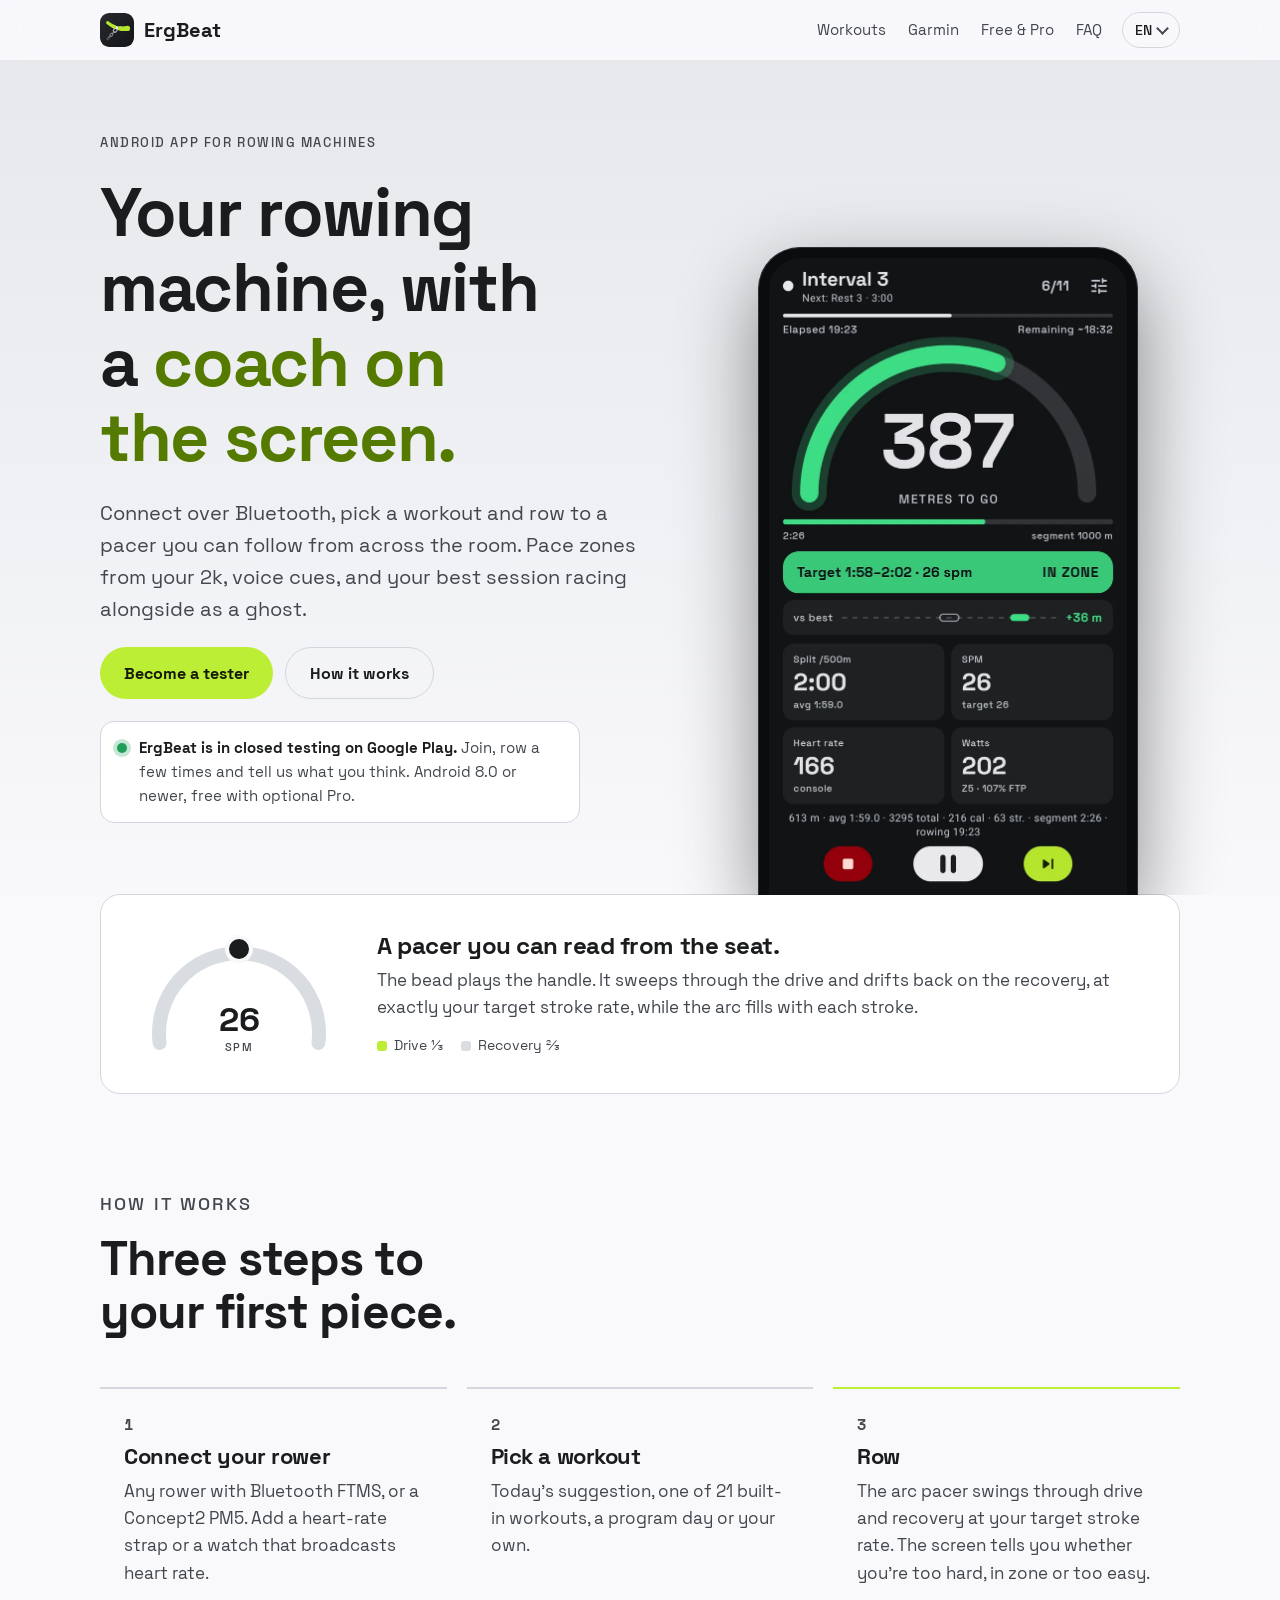
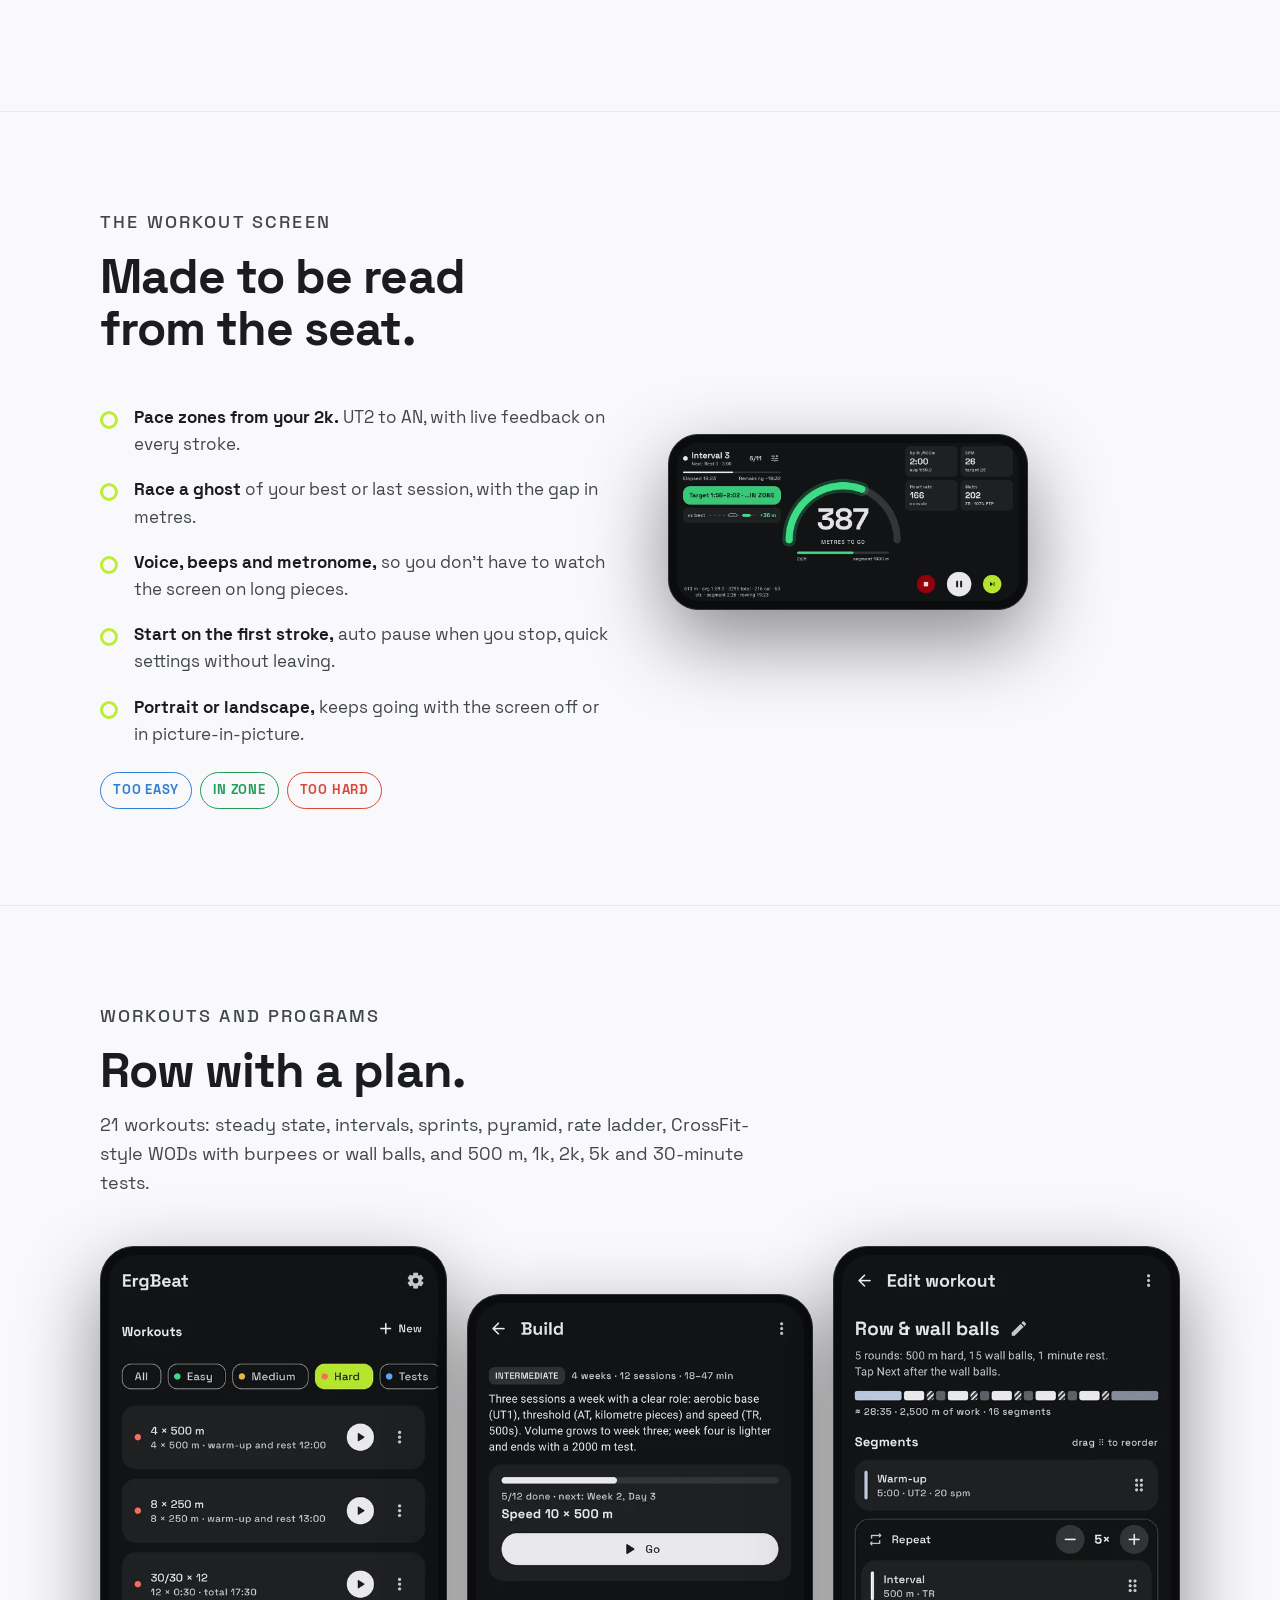
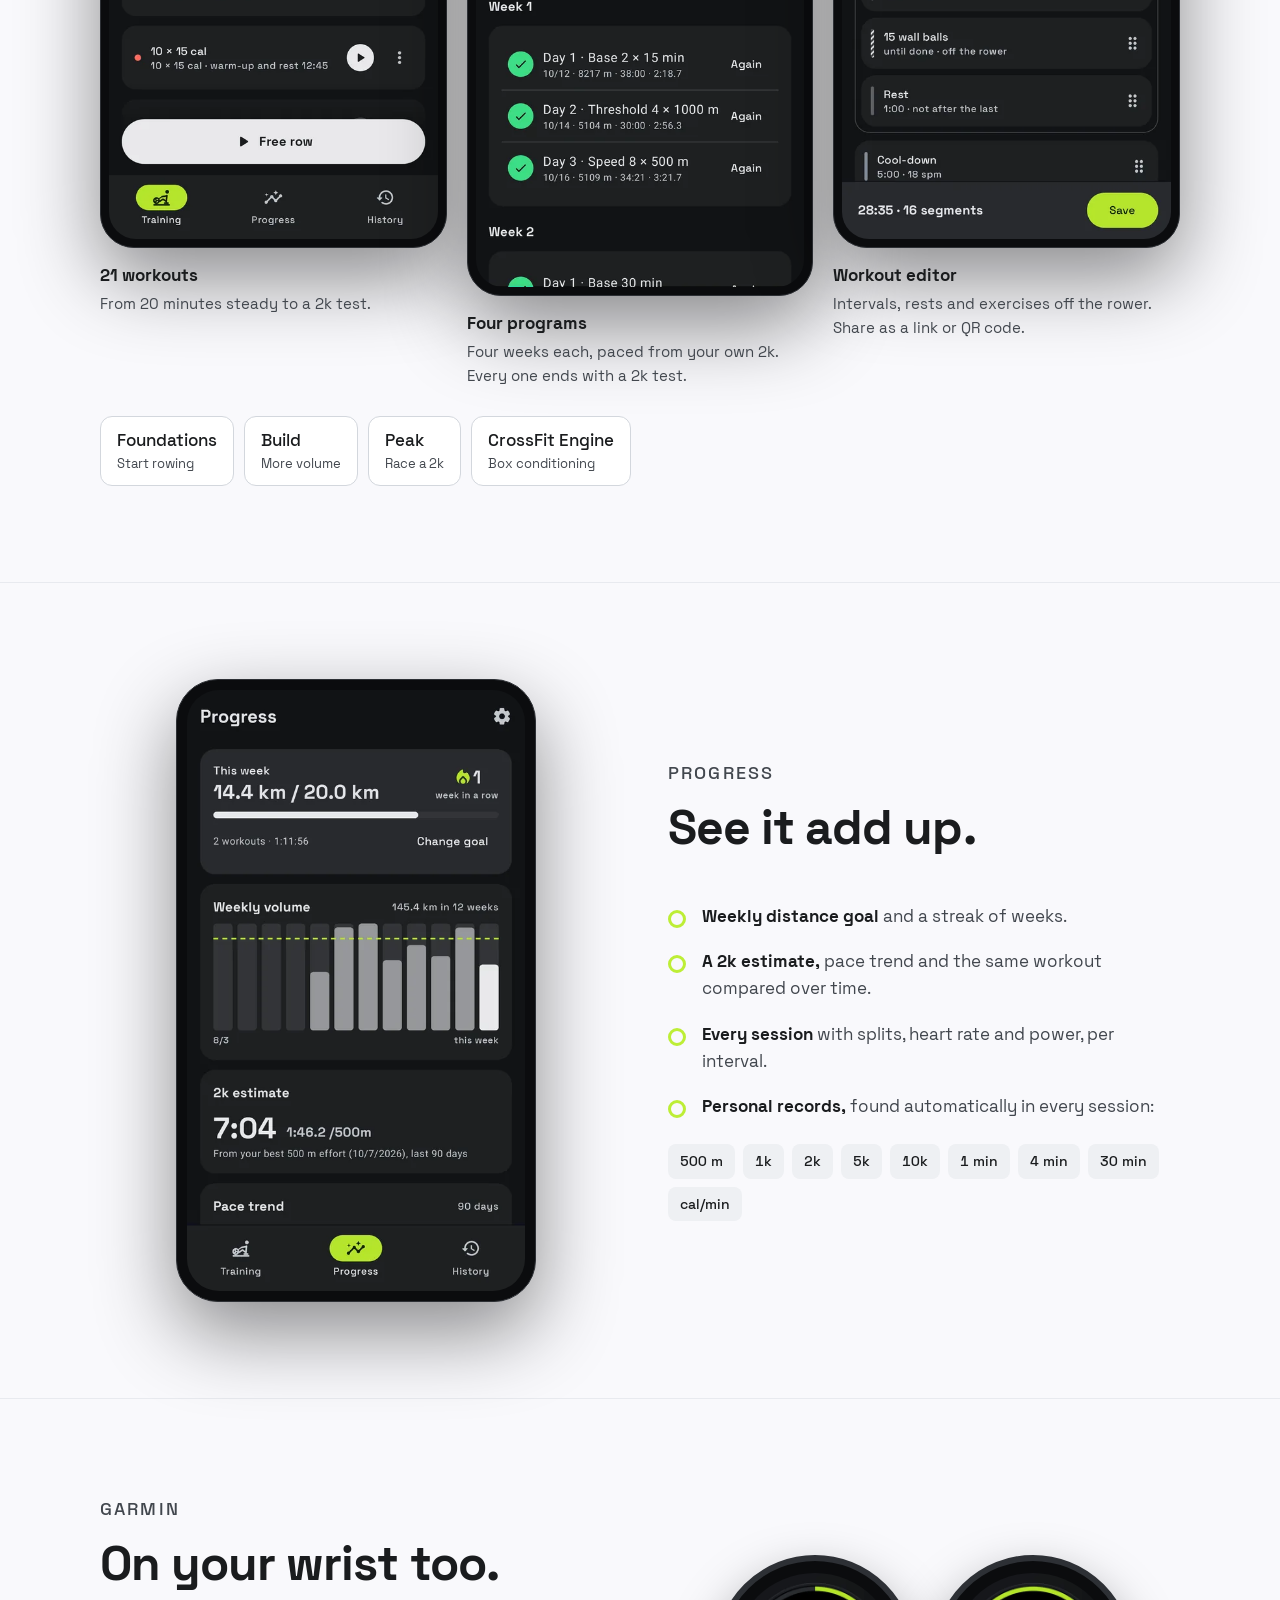
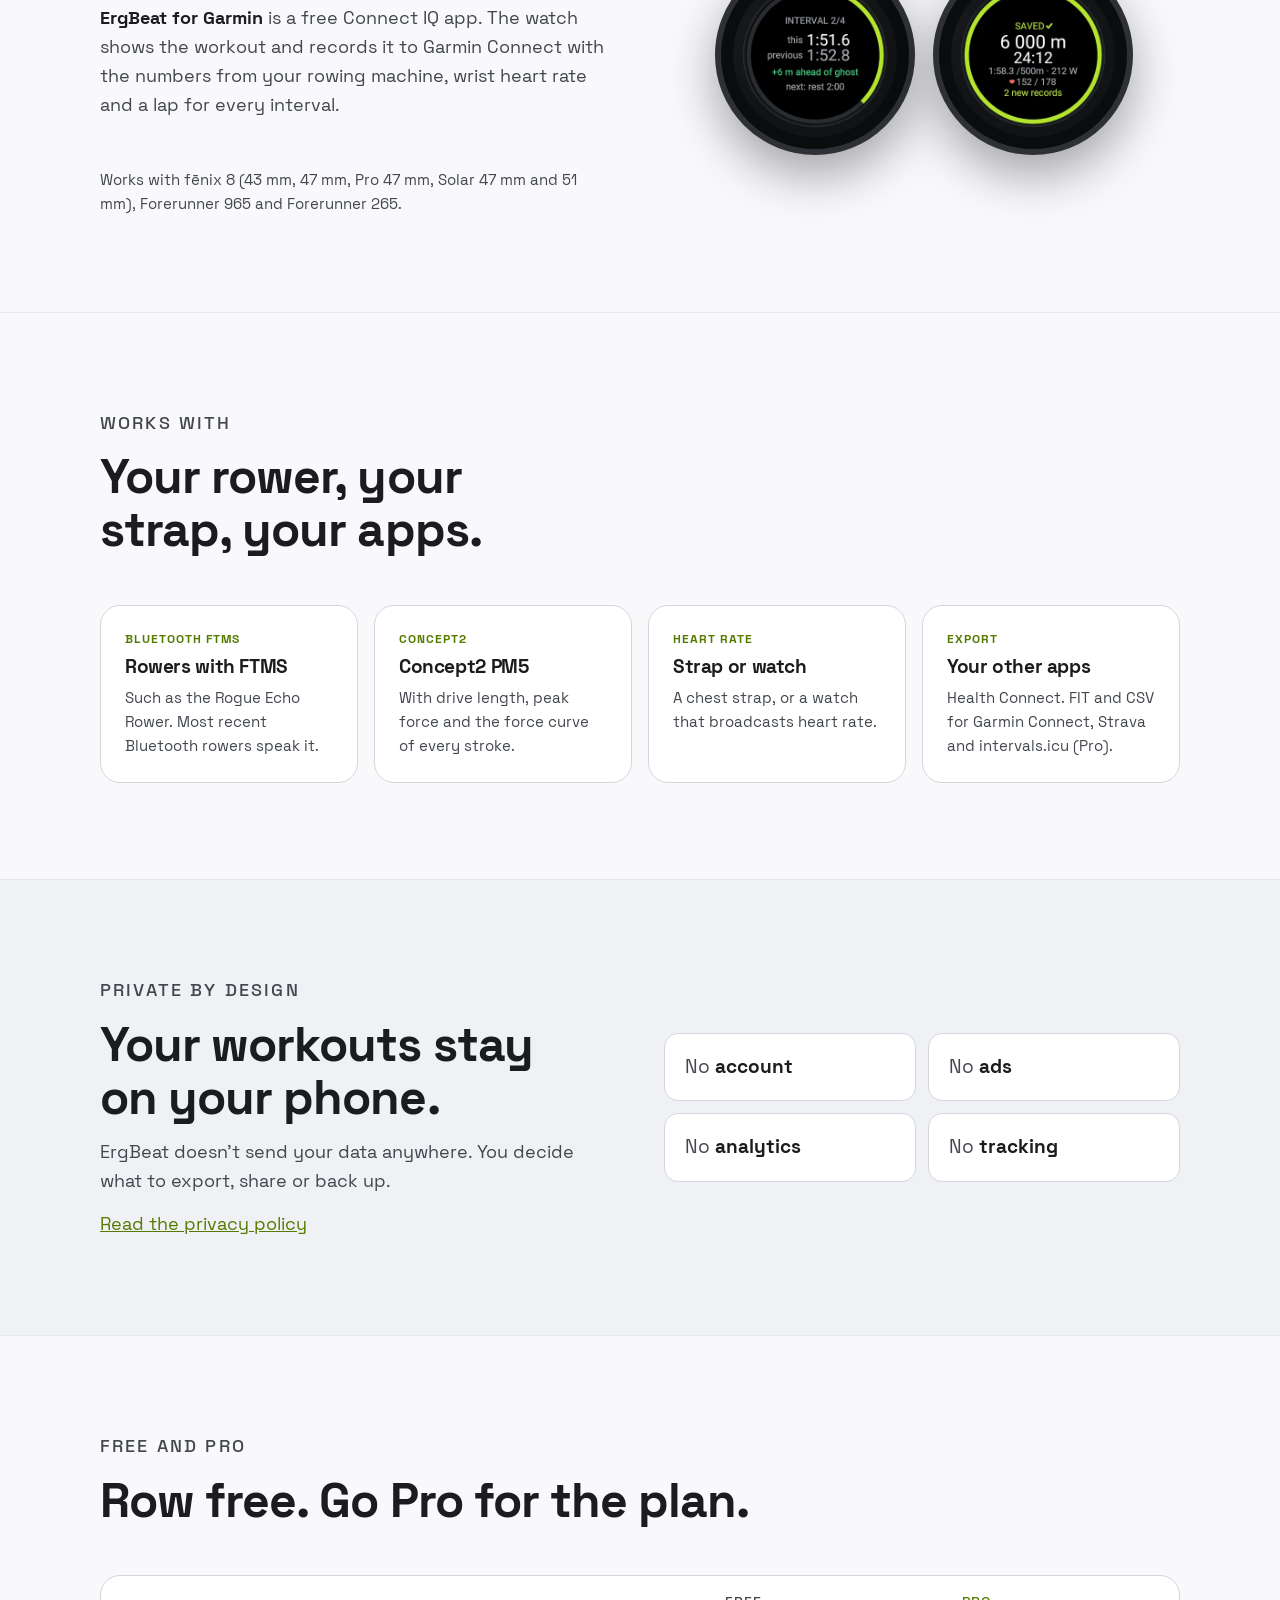
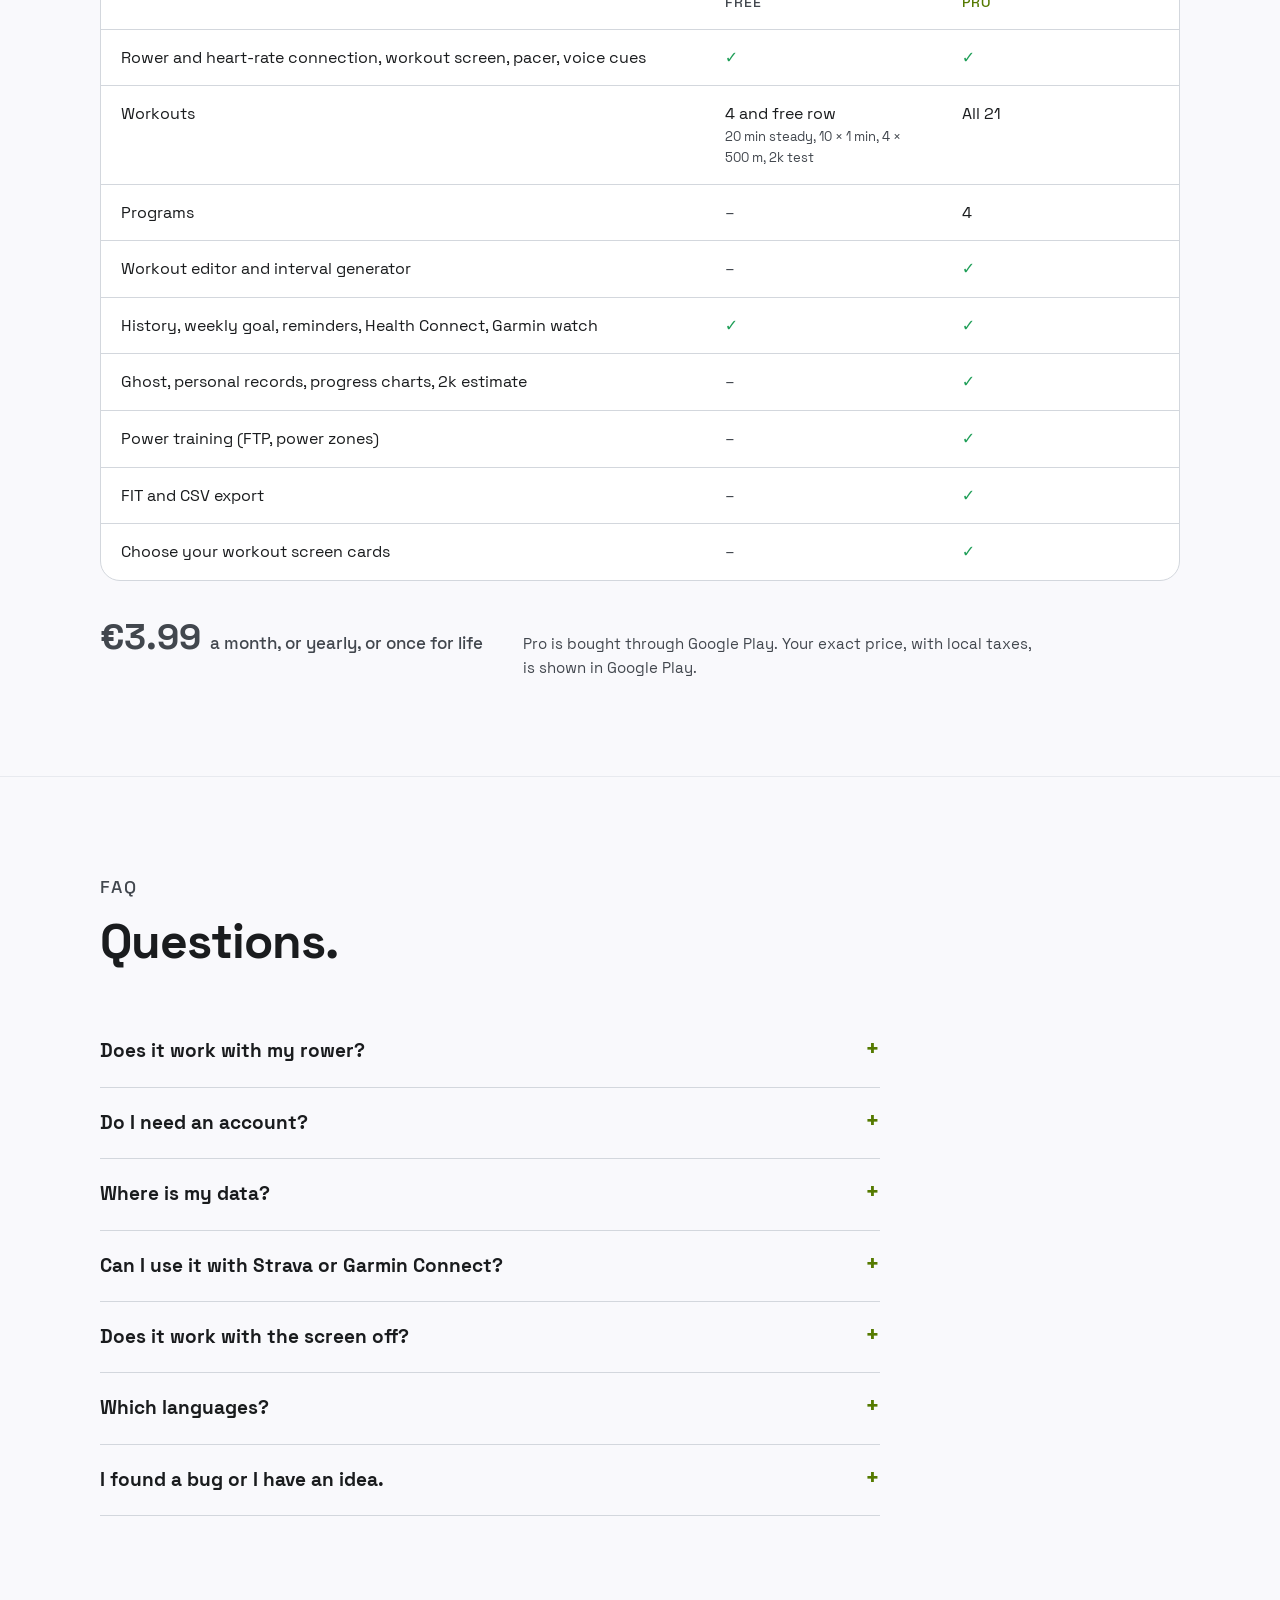
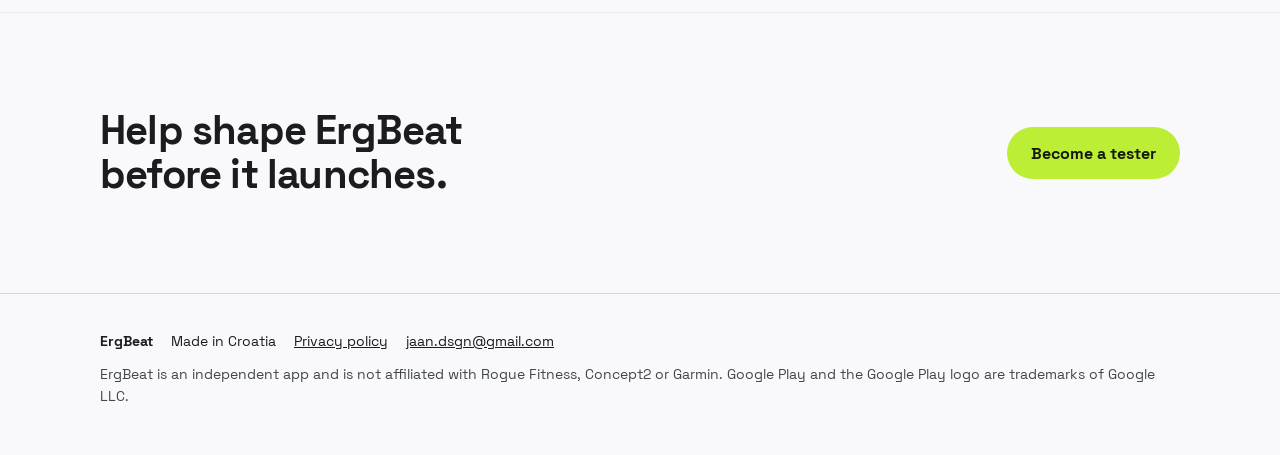
==== index.html @ 04155a8a "Use ergbeat.com for canonical, hreflang and share URLs Co-Authored-By: Claude Opus 5.5 <noreply@anth" ====
<!doctype html>
<html lang="en">
<head>
<meta charset="utf-8">
<meta name="viewport" content="width=device-width, initial-scale=1, viewport-fit=cover">
<!-- Generated by tools/site/build.py from tools/site/i18n/en.json. Edit those, not this file. -->
<title>ErgBeat – rowing machine workouts with a stroke pacer</title>
<meta name="description" content="Row with a plan on your Concept2 PM5 or Bluetooth rower: a stroke pacer you can see from across the room, 21 workouts, programs, records and a Garmin watch app. No account, no ads.">
<meta name="theme-color" content="#121316">
<link rel="canonical" href="https://ergbeat.com/">
<link rel="alternate" hreflang="en" href="https://ergbeat.com/">
<link rel="alternate" hreflang="hr" href="https://ergbeat.com/hr/">
<link rel="alternate" hreflang="de" href="https://ergbeat.com/de/">
<link rel="alternate" hreflang="es" href="https://ergbeat.com/es/">
<link rel="alternate" hreflang="fr" href="https://ergbeat.com/fr/">
<link rel="alternate" hreflang="it" href="https://ergbeat.com/it/">
<link rel="alternate" hreflang="pt-BR" href="https://ergbeat.com/pt/">
<link rel="alternate" hreflang="pl" href="https://ergbeat.com/pl/">
<link rel="alternate" hreflang="nl" href="https://ergbeat.com/nl/">
<link rel="alternate" hreflang="x-default" href="https://ergbeat.com/">
<meta property="og:type" content="website">
<meta property="og:title" content="ErgBeat – rowing machine workouts with a stroke pacer">
<meta property="og:description" content="Row with a plan on your Concept2 PM5 or Bluetooth rower: a stroke pacer you can see from across the room, 21 workouts, programs, records and a Garmin watch app. No account, no ads.">
<meta property="og:url" content="https://ergbeat.com/">
<meta property="og:image" content="https://ergbeat.com/assets/img/og-en.png">
<meta property="og:locale" content="en_US">
<link rel="icon" href="assets/img/icon-square.svg" type="image/svg+xml">
<link rel="apple-touch-icon" href="icon.png">
<link rel="preload" href="assets/fonts/space-grotesk-bold.woff2" as="font" type="font/woff2" crossorigin>
<link rel="stylesheet" href="assets/site.css">
</head>
<body>

<a class="sr" href="#how">Skip to content</a>
<header class="top">
  <div class="wrap">
    <a class="brand" href=""><img src="assets/img/icon-rounded.svg" alt="" width="34" height="34">ErgBeat</a>
    <nav aria-label="Sections">
      <a href="#workouts">Workouts</a>
      <a href="#garmin">Garmin</a>
      <a href="#pro">Free &amp; Pro</a>
      <a href="#faq">FAQ</a>
    </nav>
    <details class="langs">
      <summary aria-label="Language: English">EN</summary>
      <ul>
        <li><a href="" hreflang="en" lang="en" aria-current="page">English<small>EN</small></a></li>
        <li><a href="hr/" hreflang="hr" lang="hr">Hrvatski<small>HR</small></a></li>
        <li><a href="de/" hreflang="de" lang="de">Deutsch<small>DE</small></a></li>
        <li><a href="es/" hreflang="es" lang="es">Español<small>ES</small></a></li>
        <li><a href="fr/" hreflang="fr" lang="fr">Français<small>FR</small></a></li>
        <li><a href="it/" hreflang="it" lang="it">Italiano<small>IT</small></a></li>
        <li><a href="pt/" hreflang="pt-BR" lang="pt-BR">Português (Brasil)<small>PT</small></a></li>
        <li><a href="pl/" hreflang="pl" lang="pl">Polski<small>PL</small></a></li>
        <li><a href="nl/" hreflang="nl" lang="nl">Nederlands<small>NL</small></a></li>
        
      </ul>
    </details>
  </div>
</header>

<main>
<div class="hero">
  <div class="wrap">
    <div class="hero-copy">
      <p class="label">Android app for rowing machines</p>
      <h1>Your rowing machine, with a <em>coach on the screen.</em></h1>
      <p class="lede">Connect over Bluetooth, pick a workout and row to a pacer you can follow from across the room. Pace zones from your 2k, voice cues, and your best session racing alongside as a ghost.</p>
      <div class="cta">
        <a class="btn btn-volt" href="https://play.google.com/apps/testing/com.kriative.ergbeat">Become a tester</a>
        <a class="btn btn-ghost" href="#how">How it works</a>
      </div>
      <div class="tester"><span class="dot" aria-hidden="true"></span><p><b>ErgBeat is in closed testing on Google Play.</b> Join, row a few times and tell us what you think. Android 8.0 or newer, free with optional Pro.</p></div>
    </div>
    <div class="hero-visual">
      <div class="phone"><img src="assets/img/live-en.webp" width="720" height="1281" alt="ErgBeat workout screen: interval 3 of a 5 × 1000 m workout, 387 metres to go, in zone, 36 metres ahead of the ghost." fetchpriority="high"></div>
    </div>
  </div>
</div>

<div class="wrap">
  <div class="pacer">
    <svg viewBox="0 0 220 150" role="img" aria-label="The arc pacer at 26 strokes per minute: a bead swings through the drive and returns slowly on the recovery.">
      <path class="arc-track" d="M 30.6 124 A 80 80 0 1 1 189.4 124" pathLength="300"/>
      <path class="arc-fill" d="M 30.6 124 A 80 80 0 1 1 189.4 124" pathLength="300"/>
      <g class="swing"><circle class="bead" cx="110" cy="30" r="12"/></g>
      <text class="spm num" x="110" y="112" text-anchor="middle">26</text>
      <text class="spm-l" x="110" y="132" text-anchor="middle">SPM</text>
    </svg>
    <div>
      <h2>A pacer you can read from the seat.</h2>
      <p>The bead plays the handle. It sweeps through the drive and drifts back on the recovery, at exactly your target stroke rate, while the arc fills with each stroke.</p>
      <div class="phase"><span>Drive ⅓</span><span>Recovery ⅔</span></div>
    </div>
  </div>
</div>

<section id="how">
  <div class="wrap">
    <div class="head"><p class="label">How it works</p><h2>Three steps to your first piece.</h2></div>
    <ol class="steps">
      <li><h3>Connect your rower</h3><p>Any rower with Bluetooth FTMS, or a Concept2 PM5. Add a heart-rate strap or a watch that broadcasts heart rate.</p></li>
      <li><h3>Pick a workout</h3><p>Today's suggestion, one of 21 built-in workouts, a program day or your own.</p></li>
      <li><h3>Row</h3><p>The arc pacer swings through drive and recovery at your target stroke rate. The screen tells you whether you're too hard, in zone or too easy.</p></li>
      
    </ol>
  </div>
</section>

<section id="screen">
  <div class="wrap split">
    <div>
      <div class="head"><p class="label">The workout screen</p><h2>Made to be read from the seat.</h2></div>
      <ul class="feats">
        <li><p><b>Pace zones from your 2k.</b> <span>UT2 to AN, with live feedback on every stroke.</span></p></li>
        <li><p><b>Race a ghost</b> <span>of your best or last session, with the gap in metres.</span></p></li>
        <li><p><b>Voice, beeps and metronome,</b> <span>so you don't have to watch the screen on long pieces.</span></p></li>
        <li><p><b>Start on the first stroke,</b> <span>auto pause when you stop, quick settings without leaving.</span></p></li>
        <li><p><b>Portrait or landscape,</b> <span>keeps going with the screen off or in picture-in-picture.</span></p></li>
        
      </ul>
      <div class="zones" aria-label="Live zone feedback"><span class="chip e">Too easy</span><span class="chip z">In zone</span><span class="chip h">Too hard</span></div>
    </div>
    <div class="media col">
      <div class="landscape"><div class="phone"><img src="assets/img/landscape-en.webp" width="1100" height="507" alt="The workout screen in landscape: arc pacer on the left, metric cards on the right." loading="lazy"></div></div>
    </div>
  </div>
</section>

<section id="workouts">
  <div class="wrap">
    <div class="head"><p class="label">Workouts and programs</p><h2>Row with a plan.</h2>
      <p>21 workouts: steady state, intervals, sprints, pyramid, rate ladder, CrossFit-style WODs with burpees or wall balls, and 500 m, 1k, 2k, 5k and 30-minute tests.</p></div>
    <div class="trio">
      <figure><div class="phone"><img src="assets/img/workouts-en.webp" width="520" height="925" alt="List of hard workouts: intervals, sprints and WODs." loading="lazy"></div><figcaption><b>21 workouts</b>From 20 minutes steady to a 2k test.</figcaption></figure>
      <figure><div class="phone"><img src="assets/img/program-en.webp" width="520" height="925" alt="The Build program: week 1 done, next day highlighted." loading="lazy"></div><figcaption><b>Four programs</b>Four weeks each, paced from your own 2k. Every one ends with a 2k test.</figcaption></figure>
      <figure><div class="phone"><img src="assets/img/editor-en.webp" width="520" height="925" alt="Workout editor with rowing intervals and wall balls." loading="lazy"></div><figcaption><b>Workout editor</b>Intervals, rests and exercises off the rower. Share as a link or QR code.</figcaption></figure>
      
    </div>
    <ul class="programs">
      <li>Foundations<small>Start rowing</small></li>
      <li>Build<small>More volume</small></li>
      <li>Peak<small>Race a 2k</small></li>
      <li>CrossFit Engine<small>Box conditioning</small></li>
      
    </ul>
  </div>
</section>

<section id="progress">
  <div class="wrap split rev">
    <div>
      <div class="head"><p class="label">Progress</p><h2>See it add up.</h2></div>
      <ul class="feats">
        <li><p><b>Weekly distance goal</b> <span>and a streak of weeks.</span></p></li>
        <li><p><b>A 2k estimate,</b> <span>pace trend and the same workout compared over time.</span></p></li>
        <li><p><b>Every session</b> <span>with splits, heart rate and power, per interval.</span></p></li>
        <li><p><b>Personal records,</b> <span>found automatically in every session:</span></p></li>
        
      </ul>
      <div class="records num" aria-label="Record distances and times"><span>500 m</span><span>1k</span><span>2k</span><span>5k</span><span>10k</span><span>1 min</span><span>4 min</span><span>30 min</span><span>cal/min</span></div>
    </div>
    <div class="media"><div class="phone"><img src="assets/img/progress-en.webp" width="520" height="925" alt="Progress screen: weekly goal, weekly volume and a 2k estimate." loading="lazy"></div></div>
  </div>
</section>

<section id="garmin">
  <div class="wrap split">
    <div>
      <div class="head"><p class="label">Garmin</p><h2>On your wrist too.</h2>
        <p><b>ErgBeat for Garmin</b> is a free Connect IQ app. The watch shows the workout and records it to Garmin Connect with the numbers from your rowing machine, wrist heart rate and a lap for every interval.</p></div>
      <p class="models">Works with fēnix 8 (43 mm, 47 mm, Pro 47 mm, Solar 47 mm and 51 mm), Forerunner 965 and Forerunner 265.</p>
    </div>
    <div class="watches">
      <div class="watch"><img src="assets/img/watch-interval.webp" width="360" height="360" alt="Watch screen during an interval: split this interval and the previous one, metres ahead of the ghost." loading="lazy"></div>
      <div class="watch"><img src="assets/img/watch-summary.webp" width="360" height="360" alt="Watch summary screen after the workout." loading="lazy"></div>
    </div>
  </div>
</section>

<section id="devices">
  <div class="wrap">
    <div class="head"><p class="label">Works with</p><h2>Your rower, your strap, your apps.</h2></div>
    <div class="devices">
      <div class="device"><span class="tag">Bluetooth FTMS</span><h3>Rowers with FTMS</h3><p>Such as the Rogue Echo Rower. Most recent Bluetooth rowers speak it.</p></div>
      <div class="device"><span class="tag">Concept2</span><h3>Concept2 PM5</h3><p>With drive length, peak force and the force curve of every stroke.</p></div>
      <div class="device"><span class="tag">Heart rate</span><h3>Strap or watch</h3><p>A chest strap, or a watch that broadcasts heart rate.</p></div>
      <div class="device"><span class="tag">Export</span><h3>Your other apps</h3><p>Health Connect. FIT and CSV for Garmin Connect, Strava and intervals.icu (Pro).</p></div>
      
    </div>
  </div>
</section>

<section class="privacy" id="privacy">
  <div class="wrap">
    <div class="head" style="margin-bottom:0"><p class="label">Private by design</p><h2>Your workouts stay on your phone.</h2>
      <p>ErgBeat doesn't send your data anywhere. You decide what to export, share or back up.</p>
      <p><a href="privacy.html">Read the privacy policy</a></p></div>
    <ul class="nos"><li><span>No</span> account</li><li><span>No</span> ads</li><li><span>No</span> analytics</li><li><span>No</span> tracking</li></ul>
  </div>
</section>

<section id="pro">
  <div class="wrap">
    <div class="head"><p class="label">Free and Pro</p><h2>Row free. Go Pro for the plan.</h2></div>
    <div class="tablewrap">
      <table>
        <thead><tr><th scope="col"><span class="sr">Feature</span></th><th scope="col">Free</th><th scope="col" class="pro">Pro</th></tr></thead>
        <tbody>
          <tr><td>Rower and heart-rate connection, workout screen, pacer, voice cues</td><td class="y" aria-label="Included">✓</td><td class="y" aria-label="Included">✓</td></tr>
          <tr><td>Workouts</td><td>4 and free row<small>20 min steady, 10 × 1 min, 4 × 500 m, 2k test</small></td><td>All 21</td></tr>
          <tr><td>Programs</td><td class="n" aria-label="Not included">–</td><td>4</td></tr>
          <tr><td>Workout editor and interval generator</td><td class="n" aria-label="Not included">–</td><td class="y" aria-label="Included">✓</td></tr>
          <tr><td>History, weekly goal, reminders, Health Connect, Garmin watch</td><td class="y" aria-label="Included">✓</td><td class="y" aria-label="Included">✓</td></tr>
          <tr><td>Ghost, personal records, progress charts, 2k estimate</td><td class="n" aria-label="Not included">–</td><td class="y" aria-label="Included">✓</td></tr>
          <tr><td>Power training (FTP, power zones)</td><td class="n" aria-label="Not included">–</td><td class="y" aria-label="Included">✓</td></tr>
          <tr><td>FIT and CSV export</td><td class="n" aria-label="Not included">–</td><td class="y" aria-label="Included">✓</td></tr>
          <tr><td>Choose your workout screen cards</td><td class="n" aria-label="Not included">–</td><td class="y" aria-label="Included">✓</td></tr>
          
        </tbody>
      </table>
    </div>
    <div class="price">
      <p class="from num">€3.99 <small>a month, or yearly, or once for life</small></p>
      <p>Pro is bought through Google Play. Your exact price, with local taxes, is shown in Google Play.</p>
    </div>
  </div>
</section>

<section id="faq">
  <div class="wrap">
    <div class="head"><p class="label">FAQ</p><h2>Questions.</h2></div>
    <div class="faq">
      <details><summary>Does it work with my rower?</summary><p>If your rower or its console speaks Bluetooth FTMS (most recent Bluetooth rowers do), yes. The Concept2 PM5 is supported directly. Not sure? Install it and tap the Rower button: ErgBeat lists what it finds, and there's a demo rower to try everything without a machine.</p></details>
      <details><summary>Do I need an account?</summary><p>No. There's no account and no sign-in.</p></details>
      <details><summary>Where is my data?</summary><p>On your phone. You can back it up to a file you choose (for example on Google Drive) and export sessions as FIT or CSV.</p></details>
      <details><summary>Can I use it with Strava or Garmin Connect?</summary><p>Yes. The Garmin watch app records straight to Garmin Connect, and Pro exports FIT files for Strava, Garmin Connect and intervals.icu.</p></details>
      <details><summary>Does it work with the screen off?</summary><p>Yes. The workout keeps running with the screen off, with a notification on the lock screen.</p></details>
      <details><summary>Which languages?</summary><p>English, Croatian, German, Spanish, French, Italian, Portuguese, Polish and Dutch.</p></details>
      <details><summary>I found a bug or I have an idea.</summary><p>Use <i>Send feedback</i> in the app or write to <a href="mailto:jaan.dsgn@gmail.com">jaan.dsgn@gmail.com</a>.</p></details>
      
    </div>
  </div>
</section>

<section class="closing">
  <div class="wrap">
    <h2>Help shape ErgBeat before it launches.</h2>
    <a class="btn btn-volt" href="https://play.google.com/apps/testing/com.kriative.ergbeat">Become a tester</a>
  </div>
</section>
</main>

<footer>
  <div class="wrap">
    <div class="row"><b>ErgBeat</b><span>Made in Croatia</span><a href="privacy.html">Privacy policy</a><a href="mailto:jaan.dsgn@gmail.com">jaan.dsgn@gmail.com</a></div>
    <p>ErgBeat is an independent app and is not affiliated with Rogue Fitness, Concept2 or Garmin. Google Play and the Google Play logo are trademarks of Google LLC.</p>
  </div>
</footer>
</body>
</html>
---- assets/site.css ----
@font-face{font-family:"Space Grotesk";src:url(fonts/space-grotesk-regular.woff2) format("woff2");font-weight:400;font-display:swap}
@font-face{font-family:"Space Grotesk";src:url(fonts/space-grotesk-medium.woff2) format("woff2");font-weight:500;font-display:swap}
@font-face{font-family:"Space Grotesk";src:url(fonts/space-grotesk-bold.woff2) format("woff2");font-weight:700;font-display:swap}

/* Layout: dark erg-console page; hero = live arc pacer + phone, then alternating feature bands, Free/Pro table, FAQ. */
:root{
  --bg:#121316; --bg-2:#1A1B1E; --hero-top:#2E3034;
  --surface:#1E2022; --surface-2:#282A2D; --line:#42474E;
  --fg:#E2E2E6; --muted:#B8BDC5;
  --volt:#B5E52D; --volt-ink:#B5E52D; --on-volt:#15190A;
  --zone:#3DDC84; --hard:#FF6B5C; --easy:#5CA8FF; --watts:#B79CFF;
  --track:#34373B;
  --font:"Space Grotesk",ui-sans-serif,system-ui,-apple-system,"Segoe UI",Roboto,sans-serif;
  --r:20px; --max:1120px;
  color-scheme:dark;
}
@media (prefers-color-scheme:light){:root:not([data-theme="dark"]){
  --bg:#F9F9FC; --bg-2:#F0F1F4; --hero-top:#E6E8EC;
  --surface:#FFFFFF; --surface-2:#EEF0F3; --line:#D3D7DD;
  --fg:#1A1C1E; --muted:#42474E;
  --volt:#BDEE36; --volt-ink:#557A00; --on-volt:#15190A;
  --zone:#1E9E57; --hard:#D9483A; --easy:#2F7FD6; --watts:#7A5BD6;
  --track:#D9DCE1; color-scheme:light}}
:root[data-theme="light"]{
  --bg:#F9F9FC; --bg-2:#F0F1F4; --hero-top:#E6E8EC;
  --surface:#FFFFFF; --surface-2:#EEF0F3; --line:#D3D7DD;
  --fg:#1A1C1E; --muted:#42474E;
  --volt:#BDEE36; --volt-ink:#557A00; --on-volt:#15190A;
  --zone:#1E9E57; --hard:#D9483A; --easy:#2F7FD6; --watts:#7A5BD6;
  --track:#D9DCE1; color-scheme:light}

*{box-sizing:border-box}
html{scroll-behavior:smooth}
@media (prefers-reduced-motion:reduce){html{scroll-behavior:auto}}
body{margin:0;background:var(--bg);color:var(--fg);font:400 17px/1.6 var(--font);-webkit-font-smoothing:antialiased}
img{max-width:100%;height:auto;display:block}
a{color:var(--volt-ink)}
a:focus-visible,button:focus-visible,summary:focus-visible{outline:3px solid var(--volt);outline-offset:3px;border-radius:6px}
h1,h2,h3{line-height:1.1;letter-spacing:-.02em;text-wrap:balance;margin:0}
p{margin:0}
.wrap{max-width:var(--max);margin:0 auto;padding-left:max(20px,env(safe-area-inset-left,0px));padding-right:max(20px,env(safe-area-inset-right,0px))}
.num{font-variant-numeric:tabular-nums}
.label{font-size:13px;font-weight:500;letter-spacing:.12em;text-transform:uppercase;color:var(--muted)}

/* Header */
header.top{position:sticky;top:env(safe-area-inset-top,0px);z-index:20;background:color-mix(in srgb,var(--bg) 86%,transparent);backdrop-filter:blur(12px);-webkit-backdrop-filter:blur(12px);border-bottom:1px solid color-mix(in srgb,var(--line) 50%,transparent)}
body::before{content:"";position:fixed;inset:0 0 auto;height:env(safe-area-inset-top,0px);z-index:21;background:var(--bg)}
.top .wrap{display:flex;align-items:center;gap:20px;padding-block:12px}
.brand{display:flex;align-items:center;gap:10px;color:var(--fg);text-decoration:none;font-weight:700;font-size:20px}
.brand img{width:34px;height:34px;border-radius:9px}
.top nav{display:flex;gap:22px;margin-left:auto;font-size:15px}
.top nav a{color:var(--muted);text-decoration:none}
.top nav a:hover{color:var(--fg)}
.lang{display:flex;gap:2px;border:1px solid var(--line);border-radius:999px;padding:3px;font-size:13px;font-weight:500}
.lang a,.lang span{padding:4px 10px;border-radius:999px;text-decoration:none;color:var(--muted)}
.lang span{background:var(--surface-2);color:var(--fg)}
@media (max-width:760px){.top nav{display:none}.langs{margin-left:auto}}

/* Buttons */
.btn{display:inline-flex;align-items:center;gap:10px;min-height:52px;padding:0 24px;border-radius:999px;font:700 16px var(--font);text-decoration:none;border:0;cursor:pointer}
.btn-volt{background:var(--volt);color:var(--on-volt)}
.btn-volt:hover{filter:brightness(1.06)}
.btn-ghost{color:var(--fg);border:1px solid var(--line)}
.btn-ghost:hover{background:var(--surface-2)}

/* Hero */
.hero{background:linear-gradient(180deg,var(--hero-top) 0%,var(--bg-2) 55%,var(--bg) 100%);overflow:hidden}
.hero .wrap{display:grid;grid-template-columns:1.1fr .9fr;gap:48px;align-items:center;padding-block:72px 0}
.hero-copy{display:flex;flex-direction:column;gap:22px;padding-bottom:72px;min-width:0}
.hero h1{font-size:clamp(40px,6vw,68px);font-weight:700}
.hero h1 em{font-style:normal;color:var(--volt-ink)}
.hero .lede{font-size:clamp(18px,2vw,20px);color:var(--muted);max-width:34em}
.cta{display:flex;flex-wrap:wrap;gap:12px;align-items:center}
.cta-note{font-size:14px;color:var(--muted)}
.tester{display:flex;gap:12px;align-items:flex-start;background:var(--surface);border:1px solid var(--line);border-radius:14px;padding:14px 16px;font-size:15px;color:var(--muted);max-width:32em}
.tester b{color:var(--fg)}
.dot{flex:none;width:10px;height:10px;margin-top:7px;border-radius:50%;background:var(--zone);box-shadow:0 0 0 4px color-mix(in srgb,var(--zone) 25%,transparent)}
.hero-visual{position:relative;justify-self:center;width:min(380px,100%);align-self:end}

/* Phone frame like the Play screenshots */
.phone{background:#0B0C0E;border:1px solid #2D3035;border-radius:42px;padding:10px;box-shadow:0 30px 80px rgba(0,0,0,.45)}
.phone img{border-radius:32px;width:100%}
.hero .phone{border-bottom-left-radius:0;border-bottom-right-radius:0;border-bottom:0;padding-bottom:0}
.hero .phone img{border-bottom-left-radius:0;border-bottom-right-radius:0}

/* Pacer strip (signature moment) */
.pacer{display:grid;grid-template-columns:auto 1fr;gap:28px;align-items:center;background:var(--surface);border:1px solid var(--line);border-radius:var(--r);padding:24px 28px;margin-top:-1px}
.pacer svg{width:220px;height:auto;overflow:visible}
.pacer .arc-track{fill:none;stroke:var(--track);stroke-width:14;stroke-linecap:round}
.pacer .arc-fill{fill:none;stroke:var(--volt);stroke-width:14;stroke-linecap:round;stroke-dasharray:300;stroke-dashoffset:300;animation:fill 2.31s cubic-bezier(.3,.6,.4,1) infinite}
.pacer .bead{fill:var(--fg);stroke:var(--bg);stroke-width:4}
.pacer .swing{transform-origin:110px 110px;animation:swing 2.31s infinite}
.pacer .spm{fill:var(--fg);font:700 34px var(--font)}
.pacer .spm-l{fill:var(--muted);font:500 11px var(--font);letter-spacing:.14em}
@keyframes swing{
  0%{transform:rotate(-100deg);animation-timing-function:cubic-bezier(.35,0,.25,1)}
  33%{transform:rotate(100deg);animation-timing-function:cubic-bezier(.45,0,.55,1)}
  100%{transform:rotate(-100deg)}}
@keyframes fill{
  0%{stroke-dashoffset:300;animation-timing-function:cubic-bezier(.35,0,.25,1)}
  33%{stroke-dashoffset:0;animation-timing-function:cubic-bezier(.45,0,.55,1)}
  100%{stroke-dashoffset:300}}
@media (prefers-reduced-motion:reduce){.pacer .swing,.pacer .arc-fill{animation:none}.pacer .arc-fill{stroke-dashoffset:120}.pacer .swing{transform:rotate(20deg)}}
.pacer h2{font-size:24px;margin-bottom:8px}
.pacer p{color:var(--muted)}
.phase{display:flex;gap:18px;margin-top:12px;font-size:14px;color:var(--muted)}
.phase span::before{content:"";display:inline-block;width:10px;height:10px;border-radius:3px;margin-right:7px;vertical-align:-1px;background:var(--volt)}
.phase span+span::before{background:var(--track)}

/* Sections */
section{padding-block:96px}
section+section{border-top:1px solid color-mix(in srgb,var(--line) 45%,transparent)}
.head{display:flex;flex-direction:column;gap:14px;max-width:40em;margin-bottom:48px}
.head h2{font-size:clamp(32px,4.4vw,48px)}
.head p{color:var(--muted);font-size:18px}

/* Steps */
.steps{display:grid;grid-template-columns:repeat(3,1fr);gap:20px;counter-reset:s;list-style:none;margin:0;padding:0}
.steps li{counter-increment:s;display:flex;flex-direction:column;gap:10px;padding:26px 24px 28px;border-top:2px solid var(--line)}
.steps li:last-child{border-top-color:var(--volt)}
.steps li::before{content:counter(s);font:700 15px var(--font);color:var(--muted);font-variant-numeric:tabular-nums}
.steps h3{font-size:22px}
.steps p{color:var(--muted)}

/* Feature split */
.split{display:grid;grid-template-columns:1fr 1fr;gap:56px;align-items:center}
.split.rev .media{order:-1}
.feats{list-style:none;margin:0;padding:0;display:flex;flex-direction:column;gap:18px}
.feats li{display:grid;grid-template-columns:22px 1fr;gap:12px}
.feats li::before{content:"";width:12px;height:12px;margin-top:7px;border-radius:50%;border:3px solid var(--volt)}
.feats b{font-weight:700}
.feats span{color:var(--muted)}
.zones{display:flex;flex-wrap:wrap;gap:8px;margin-top:24px}
.chip{font-size:13px;font-weight:700;letter-spacing:.06em;text-transform:uppercase;padding:7px 12px;border-radius:999px;border:1.5px solid currentColor}
.chip.z{color:var(--zone)}.chip.h{color:var(--hard)}.chip.e{color:var(--easy)}
.landscape{margin-top:28px}
.landscape .phone{border-radius:30px;padding:8px}
.landscape .phone img{border-radius:22px}
.media{display:flex;justify-content:center;min-width:0}
.media .phone{width:min(360px,100%)}
.trio{display:grid;grid-template-columns:repeat(3,1fr);gap:20px;align-items:start}
.trio figure{margin:0;display:flex;flex-direction:column;gap:14px}
.trio figcaption{font-size:15px;color:var(--muted)}
.trio figcaption b{color:var(--fg);display:block;font-size:17px;margin-bottom:2px}
.trio .phone{border-radius:34px;padding:8px}
.trio .phone img{border-radius:27px}
.trio figure:nth-child(2){margin-top:48px}
.programs{display:flex;flex-wrap:wrap;gap:10px;margin:28px 0 0;padding:0;list-style:none}
.programs li{background:var(--surface);border:1px solid var(--line);border-radius:12px;padding:10px 16px;font-weight:500}
.programs li small{display:block;color:var(--muted);font-weight:400;font-size:13px}
.records{display:flex;flex-wrap:wrap;gap:8px;margin-top:24px}
.records span{font-variant-numeric:tabular-nums;font-weight:500;font-size:14px;padding:6px 12px;border-radius:8px;background:var(--surface-2)}

/* Garmin */
.watches{display:flex;gap:18px;flex-wrap:wrap;justify-content:center}
.watch{width:min(200px,42vw);aspect-ratio:1;max-width:100%;border-radius:50%;background:#0B0C0E;padding:12px;border:6px solid #2D3035;box-shadow:0 20px 50px rgba(0,0,0,.35)}
.watch img{border-radius:50%}
.models{margin-top:22px;font-size:15px;color:var(--muted)}

/* Works with */
.devices{display:grid;grid-template-columns:repeat(4,1fr);gap:16px}
.device{background:var(--surface);border:1px solid var(--line);border-radius:var(--r);padding:24px;display:flex;flex-direction:column;gap:8px}
.device h3{font-size:19px}
.device p{color:var(--muted);font-size:15px}
.device .tag{align-self:flex-start;font-size:12px;font-weight:700;letter-spacing:.08em;text-transform:uppercase;color:var(--volt-ink)}

/* Privacy band */
.privacy{background:var(--bg-2)}
.privacy .wrap{display:grid;grid-template-columns:1fr 1fr;gap:48px;align-items:center}
.nos{display:grid;grid-template-columns:repeat(2,1fr);gap:12px;list-style:none;margin:0;padding:0}
.nos li{background:var(--surface);border:1px solid var(--line);border-radius:14px;padding:18px 20px;font-weight:700;font-size:19px}

/* Pricing table */
.tablewrap{overflow-x:auto;border:1px solid var(--line);border-radius:var(--r);background:var(--surface)}
table{border-collapse:collapse;width:100%;min-width:560px;font-size:16px}
th,td{padding:15px 20px;text-align:left;border-bottom:1px solid var(--line);vertical-align:top}
tr:last-child td{border-bottom:0}
thead th{font-size:14px;letter-spacing:.08em;text-transform:uppercase;color:var(--muted);font-weight:500}
thead th.pro{color:var(--volt-ink)}
td:nth-child(n+2),th:nth-child(n+2){width:22%}
td.y{color:var(--zone);font-weight:700}
td.n{color:var(--muted)}
td small{display:block;color:var(--muted);font-size:13px}
.price{display:flex;flex-wrap:wrap;gap:16px 40px;align-items:baseline;margin-top:28px}
.price .from{font-size:36px;font-weight:700}
.price .from small{font-size:17px;font-weight:500;color:var(--muted)}
.price p{color:var(--muted);max-width:34em;font-size:15px}

/* FAQ */
.faq{display:flex;flex-direction:column;max-width:780px}
.faq details{border-bottom:1px solid var(--line)}
.faq summary{cursor:pointer;list-style:none;display:flex;justify-content:space-between;gap:16px;padding:20px 0;font-weight:700;font-size:19px}
.faq summary::-webkit-details-marker{display:none}
.faq summary::after{content:"+";color:var(--volt-ink);font-size:24px;line-height:1}
.faq details[open] summary::after{content:"–"}
details p{color:var(--muted);padding-bottom:22px;max-width:40em}

/* Closing CTA and footer */
.closing{text-align:left}
.closing .wrap{display:flex;flex-wrap:wrap;gap:24px;align-items:center;justify-content:space-between}
.closing h2{font-size:clamp(28px,3.6vw,40px);max-width:16em}
footer{border-top:1px solid var(--line);padding-block:36px 48px;font-size:14px;color:var(--muted)}
footer .wrap{display:flex;flex-direction:column;gap:10px}
footer .row{display:flex;flex-wrap:wrap;gap:8px 18px;color:var(--fg)}
footer a{color:var(--fg)}

@media (max-width:900px){
  .hero .wrap,.split,.privacy .wrap{grid-template-columns:1fr}
  .hero .wrap{padding-block:44px 0;gap:8px}
  .hero-copy{padding-bottom:36px}
  .hero-visual{width:min(330px,88%)}
  .split.rev .media{order:0}
  .devices{grid-template-columns:repeat(2,1fr)}
  section{padding-block:68px}
}
@media (max-width:640px){
  body{font-size:16px}
  .steps,.trio{grid-template-columns:1fr}
  .trio figure:nth-child(2){margin-top:0}
  .trio figure{display:grid;grid-template-columns:42% 1fr;align-items:center;gap:18px}
  .pacer{grid-template-columns:1fr;justify-items:center;text-align:center;padding:22px}
  .phase{justify-content:center}
  .devices,.nos{grid-template-columns:1fr}
}

/* Language menu */
.langs{position:relative;margin-left:auto}
.top nav+.langs{margin-left:0}
.langs summary{list-style:none;cursor:pointer;display:flex;align-items:center;gap:6px;border:1px solid var(--line);border-radius:999px;padding:6px 12px;font-size:14px;font-weight:500;color:var(--fg)}
.langs summary::-webkit-details-marker{display:none}
.langs summary::after{content:"";width:7px;height:7px;border-right:2px solid var(--muted);border-bottom:2px solid var(--muted);transform:translateY(-2px) rotate(45deg)}
.langs[open] summary::after{transform:translateY(2px) rotate(225deg)}
.langs ul{position:absolute;right:0;top:calc(100% + 8px);list-style:none;margin:0;padding:6px;min-width:220px;white-space:nowrap;background:var(--surface);border:1px solid var(--line);border-radius:14px;box-shadow:0 16px 40px rgba(0,0,0,.3);z-index:30}
.langs li a{display:flex;justify-content:space-between;gap:12px;padding:9px 12px;border-radius:9px;color:var(--fg);text-decoration:none;font-size:15px}
.langs li a:hover{background:var(--surface-2)}
.langs li a small{color:var(--muted);font-variant-numeric:tabular-nums;text-transform:uppercase;letter-spacing:.06em}
.langs li a[aria-current]{background:var(--surface-2);font-weight:700}
.nos li span{color:var(--muted);font-weight:400}
.media.col{flex-direction:column;align-items:center}
.landscape{width:100%}
.models b,.head p b{color:var(--fg)}
.sr{position:absolute;width:1px;height:1px;overflow:hidden;clip:rect(0 0 0 0)}
.sr:focus{position:fixed;left:max(16px,env(safe-area-inset-left,0px));top:calc(env(safe-area-inset-top,0px) + 12px);width:auto;height:auto;clip:auto;z-index:40;background:var(--volt);color:var(--on-volt);padding:10px 16px;border-radius:999px;font-weight:700}
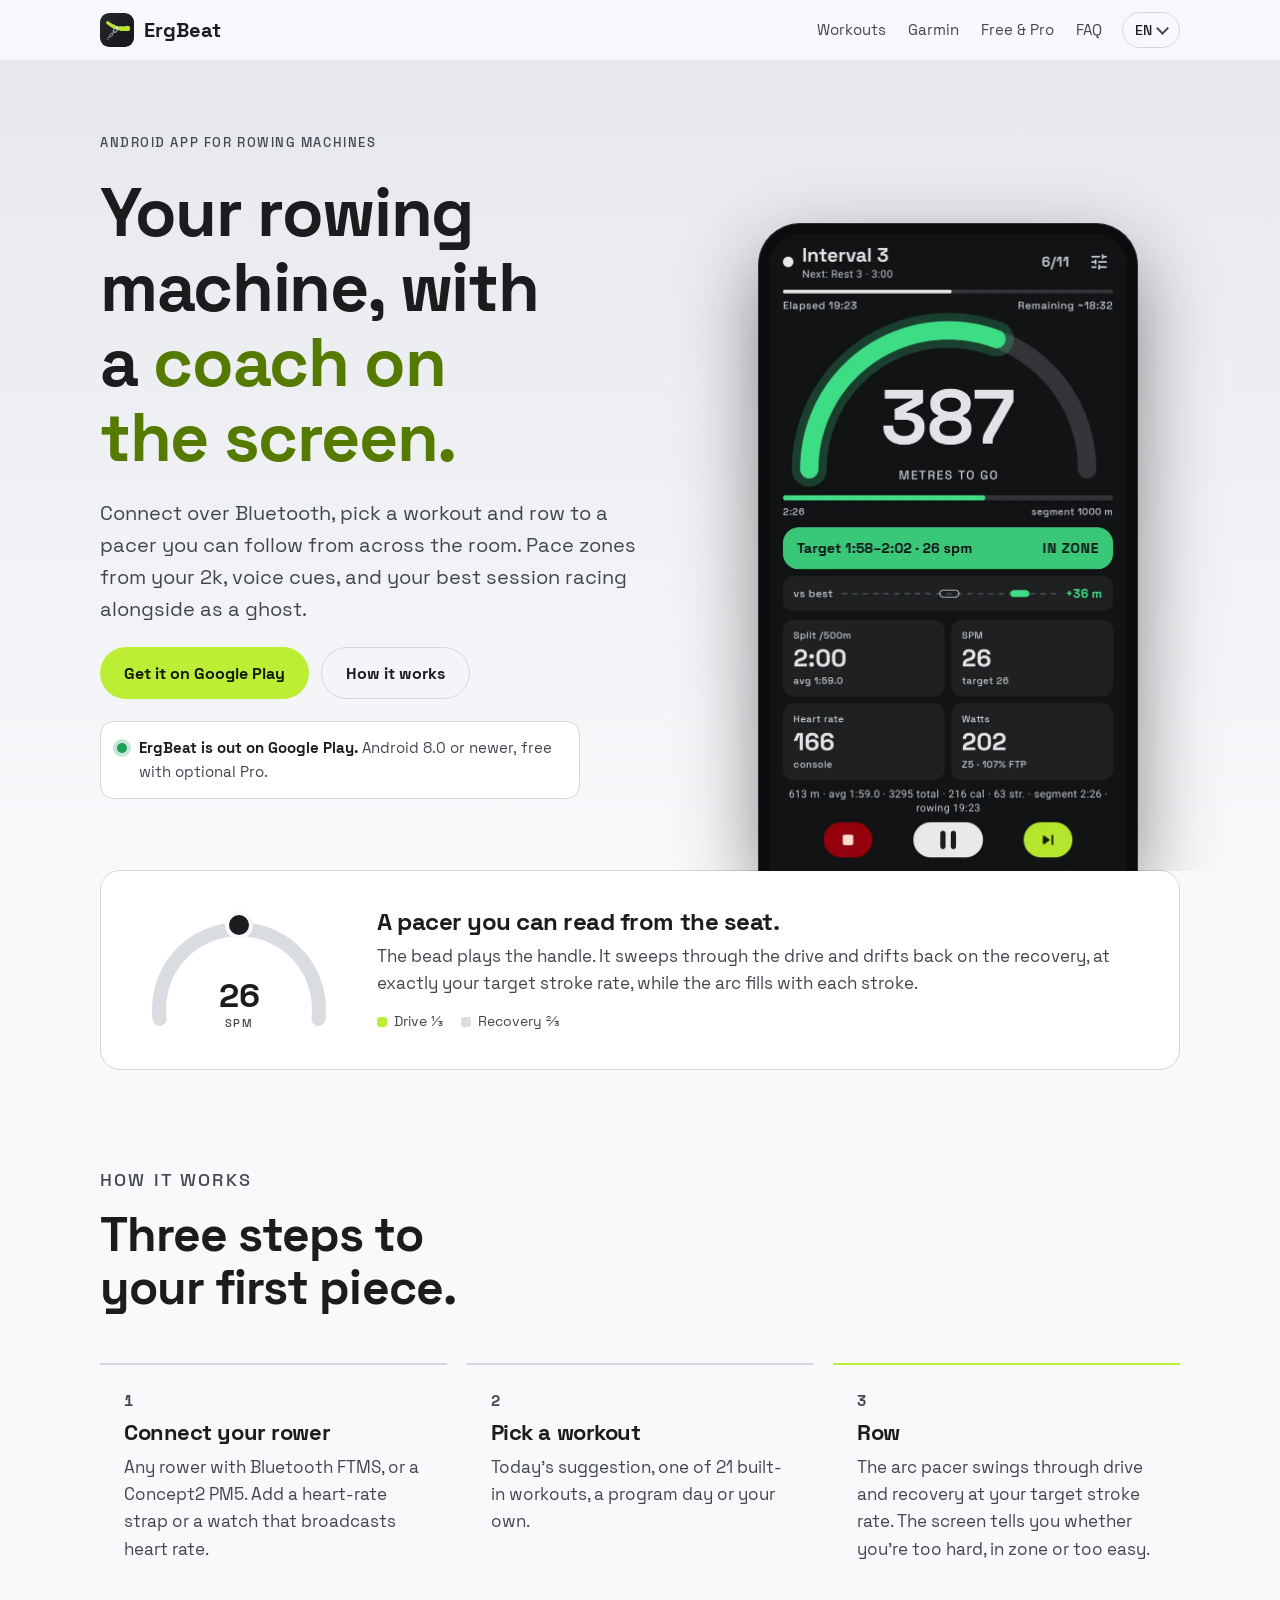
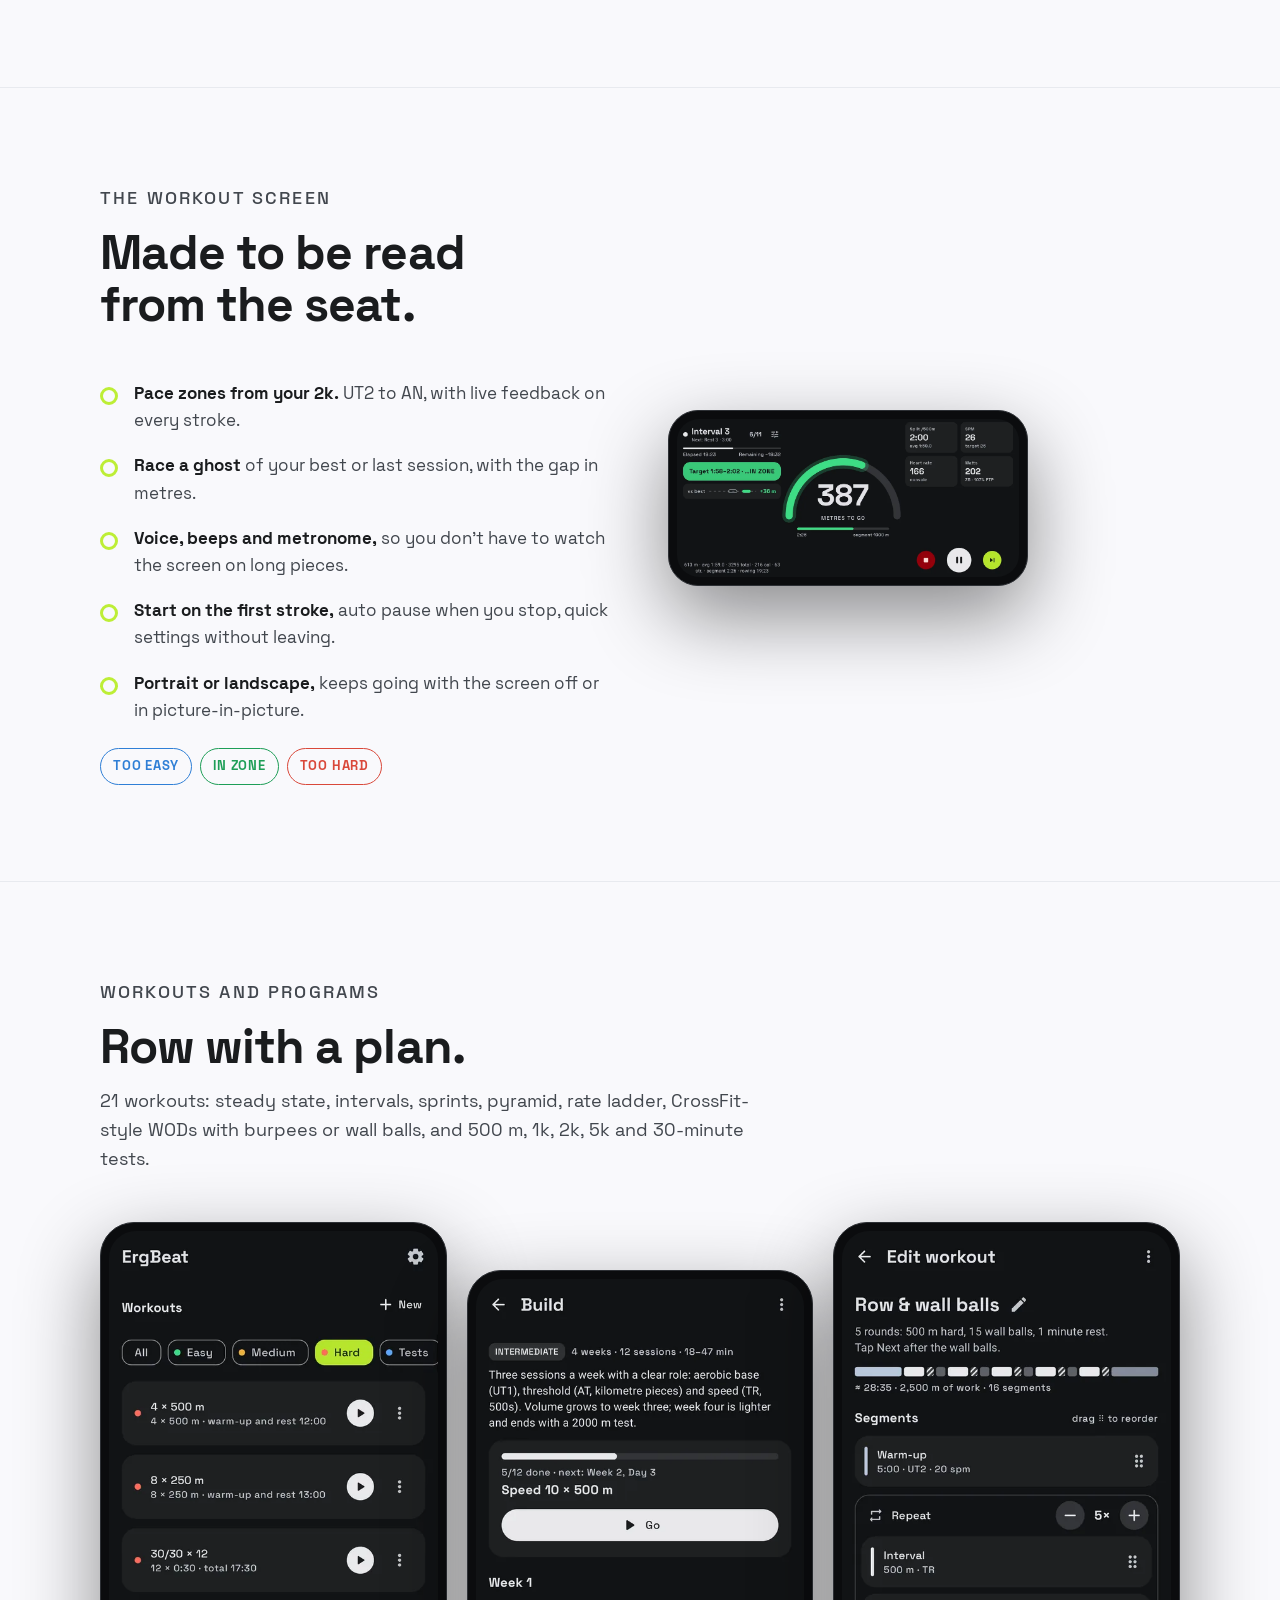
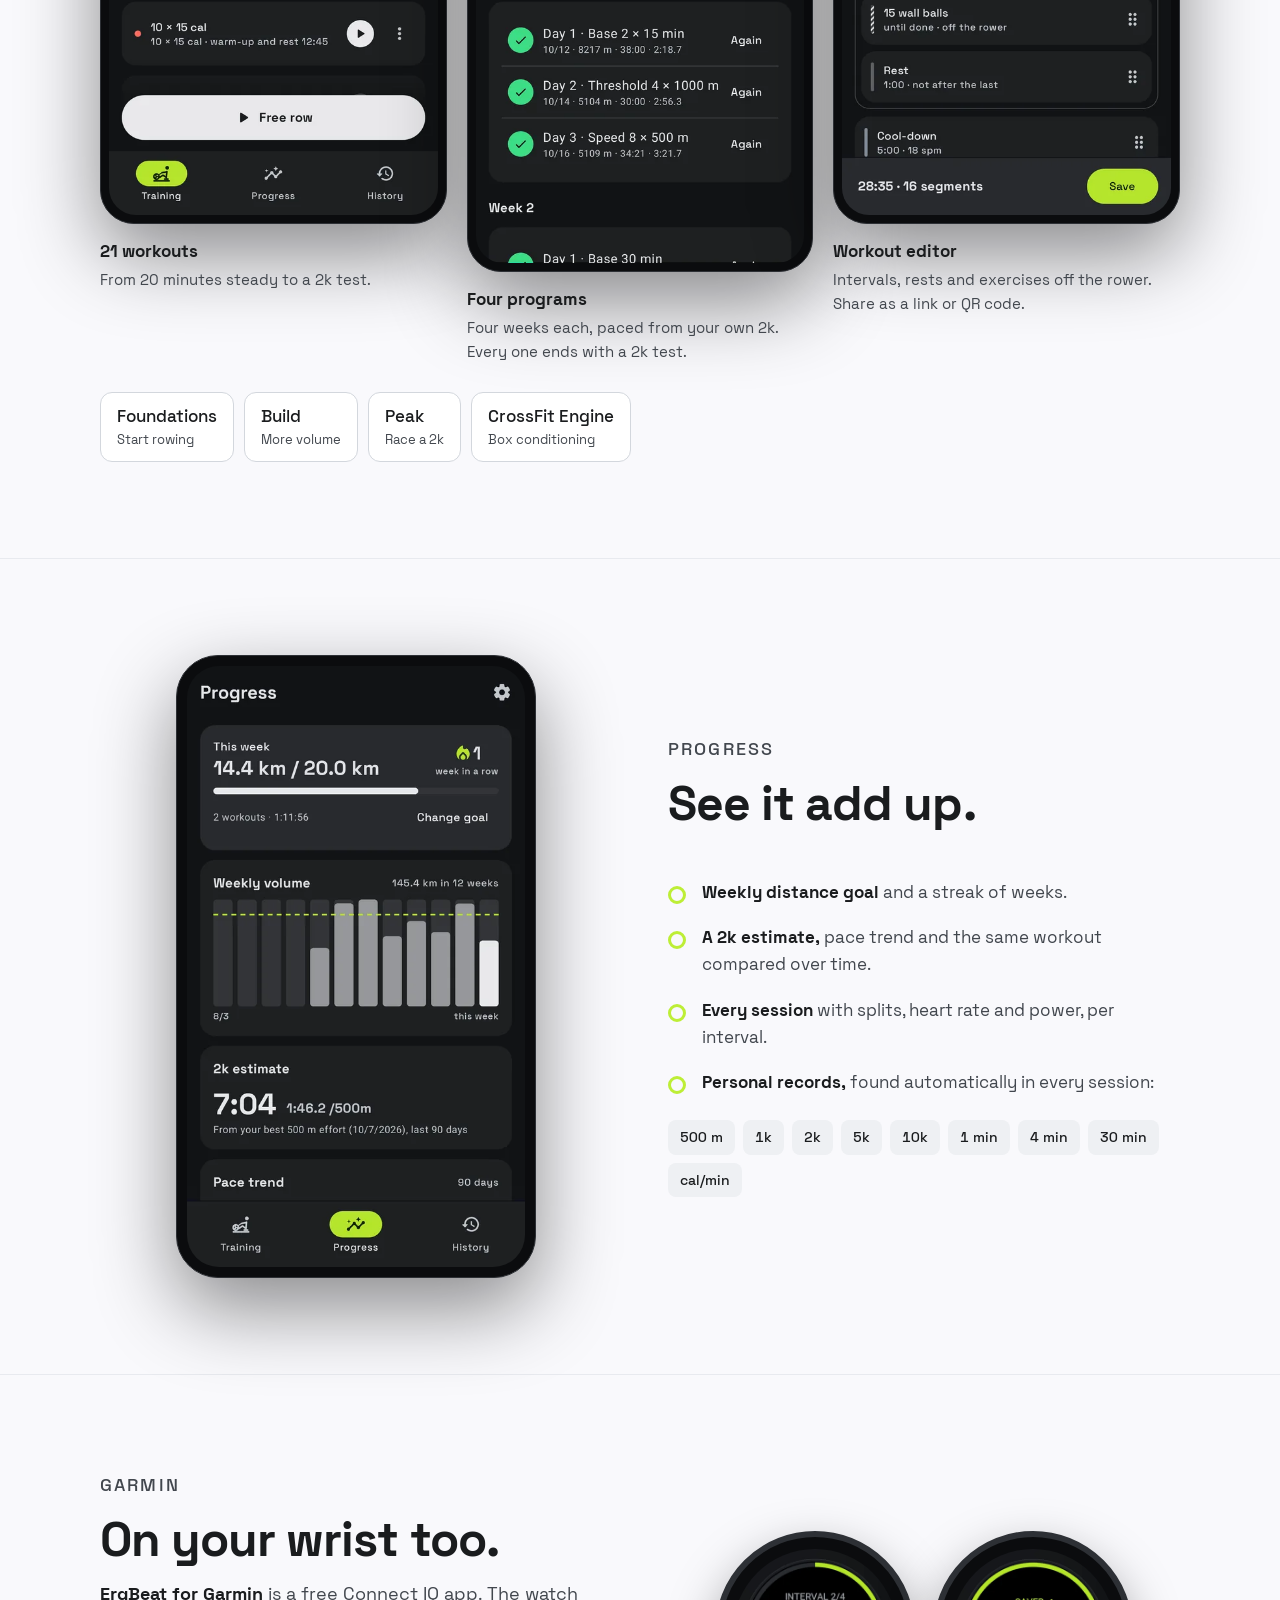
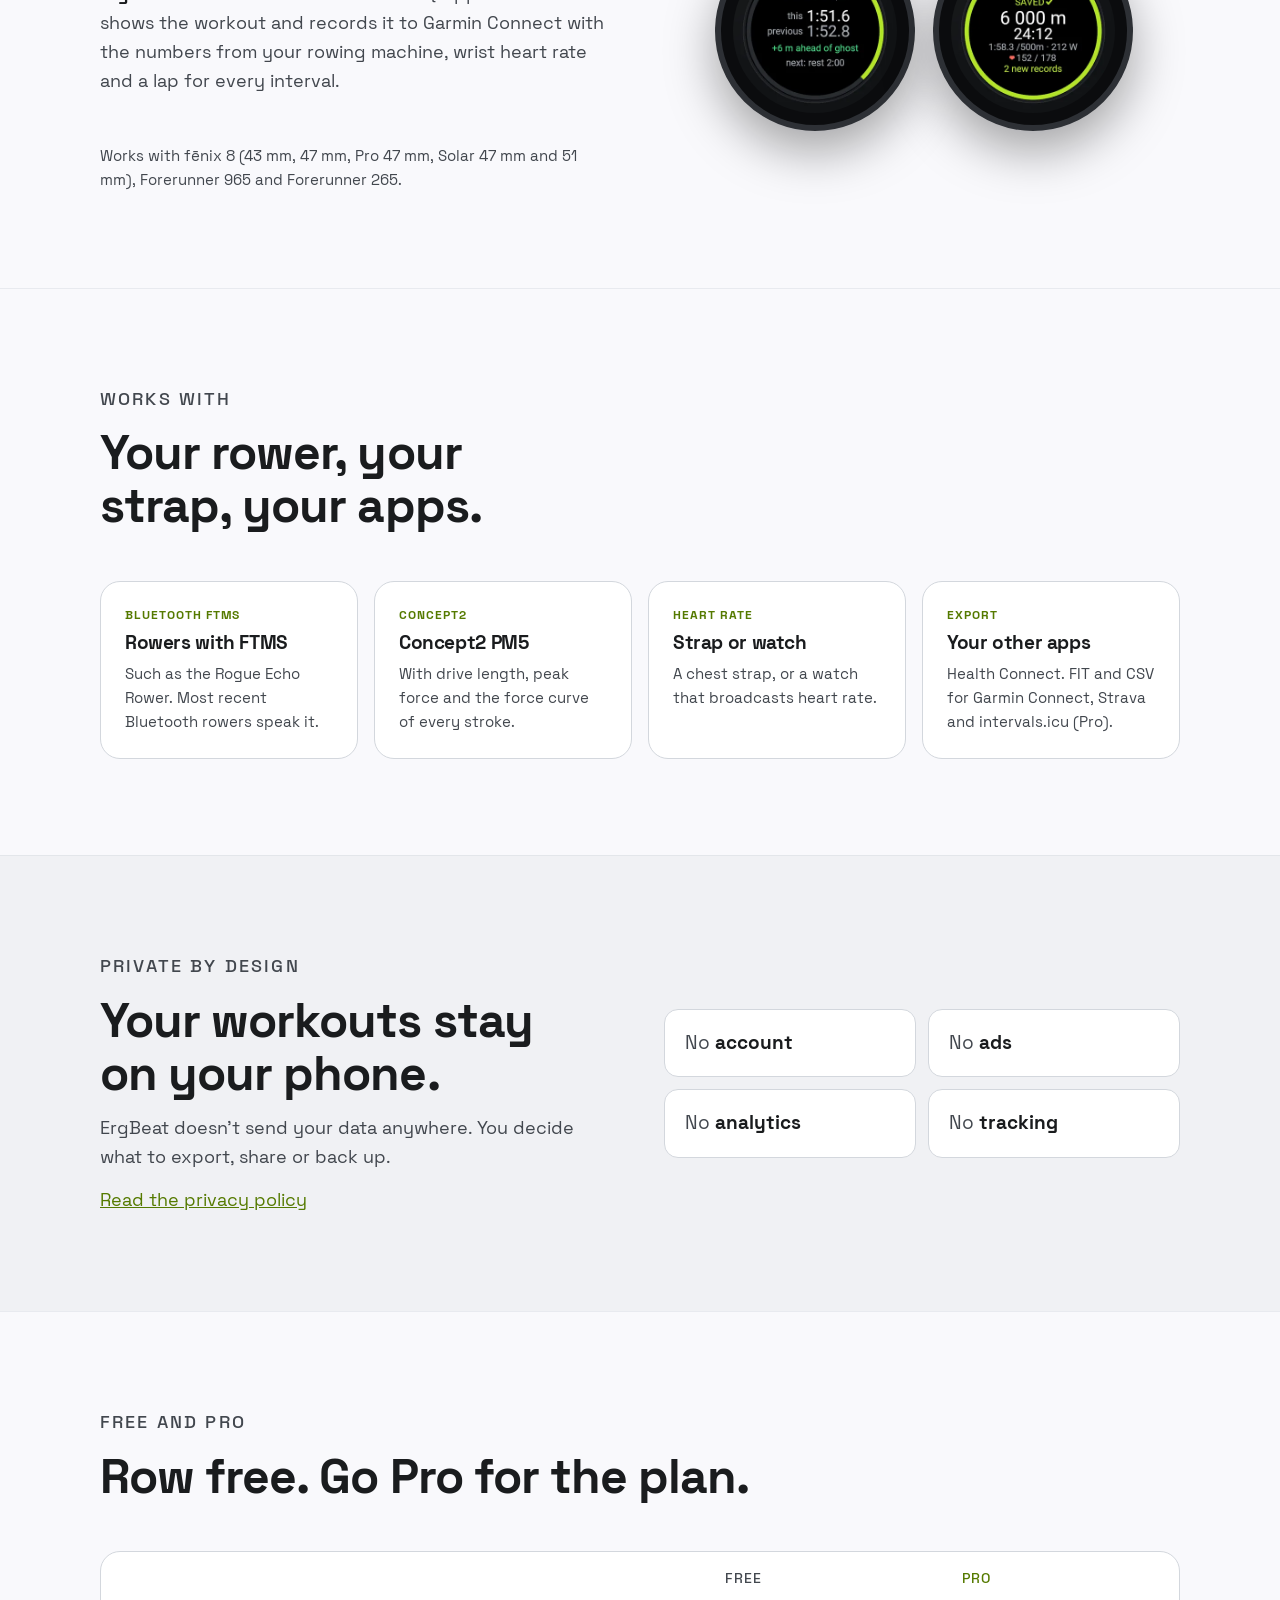
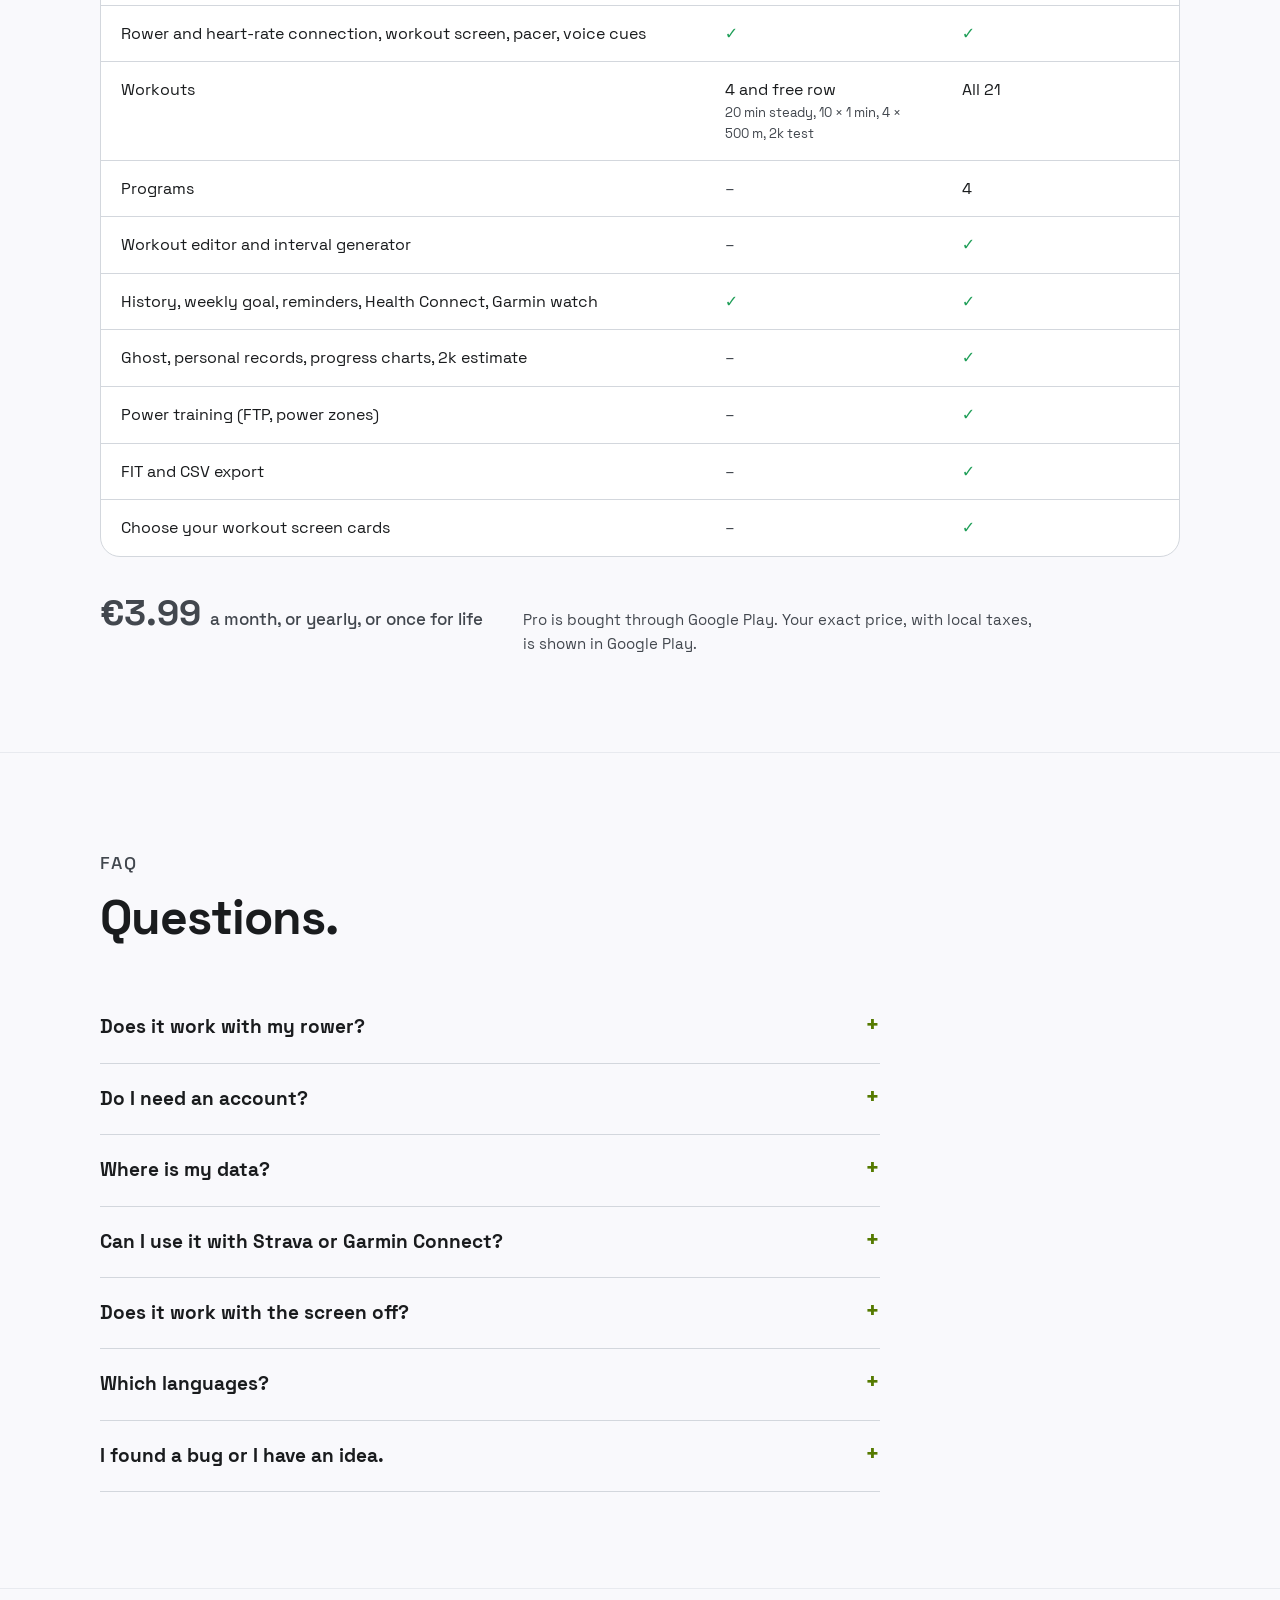
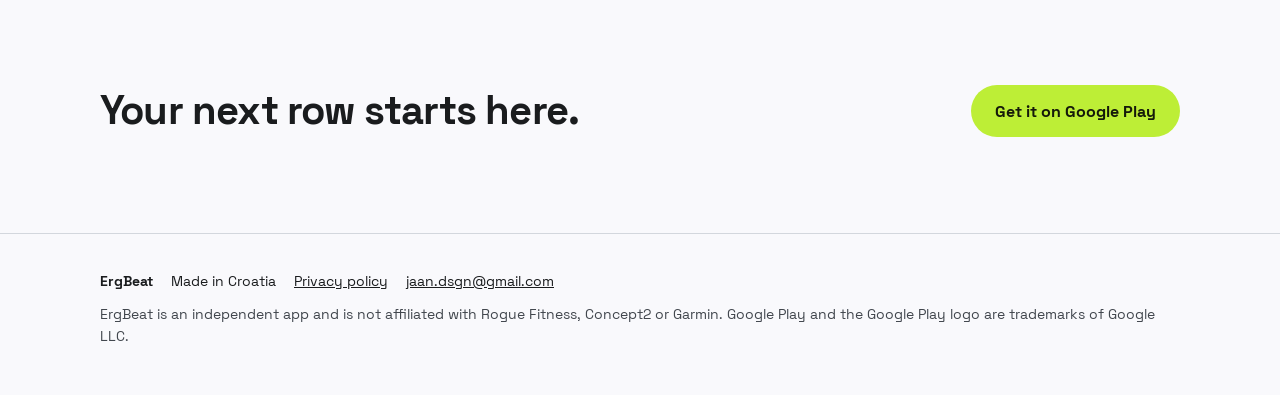
==== commit 974bb94d: "ErgBeat is out on Google Play: the store link instead of the closed test, in all nine languages Co-A" ====
--- a/index.html
+++ b/index.html
@@ -67,10 +67,10 @@
       <h1>Your rowing machine, with a <em>coach on the screen.</em></h1>
       <p class="lede">Connect over Bluetooth, pick a workout and row to a pacer you can follow from across the room. Pace zones from your 2k, voice cues, and your best session racing alongside as a ghost.</p>
       <div class="cta">
-        <a class="btn btn-volt" href="https://play.google.com/apps/testing/com.kriative.ergbeat">Become a tester</a>
+        <a class="btn btn-volt" href="https://play.google.com/store/apps/details?id=com.kriative.ergbeat">Get it on Google Play</a>
         <a class="btn btn-ghost" href="#how">How it works</a>
       </div>
-      <div class="tester"><span class="dot" aria-hidden="true"></span><p><b>ErgBeat is in closed testing on Google Play.</b> Join, row a few times and tell us what you think. Android 8.0 or newer, free with optional Pro.</p></div>
+      <div class="tester"><span class="dot" aria-hidden="true"></span><p><b>ErgBeat is out on Google Play.</b> Android 8.0 or newer, free with optional Pro.</p></div>
     </div>
     <div class="hero-visual">
       <div class="phone"><img src="assets/img/live-en.webp" width="720" height="1281" alt="ErgBeat workout screen: interval 3 of a 5 × 1000 m workout, 387 metres to go, in zone, 36 metres ahead of the ghost." fetchpriority="high"></div>
@@ -245,8 +245,8 @@
 
 <section class="closing">
   <div class="wrap">
-    <h2>Help shape ErgBeat before it launches.</h2>
-    <a class="btn btn-volt" href="https://play.google.com/apps/testing/com.kriative.ergbeat">Become a tester</a>
+    <h2>Your next row starts here.</h2>
+    <a class="btn btn-volt" href="https://play.google.com/store/apps/details?id=com.kriative.ergbeat">Get it on Google Play</a>
   </div>
 </section>
 </main>
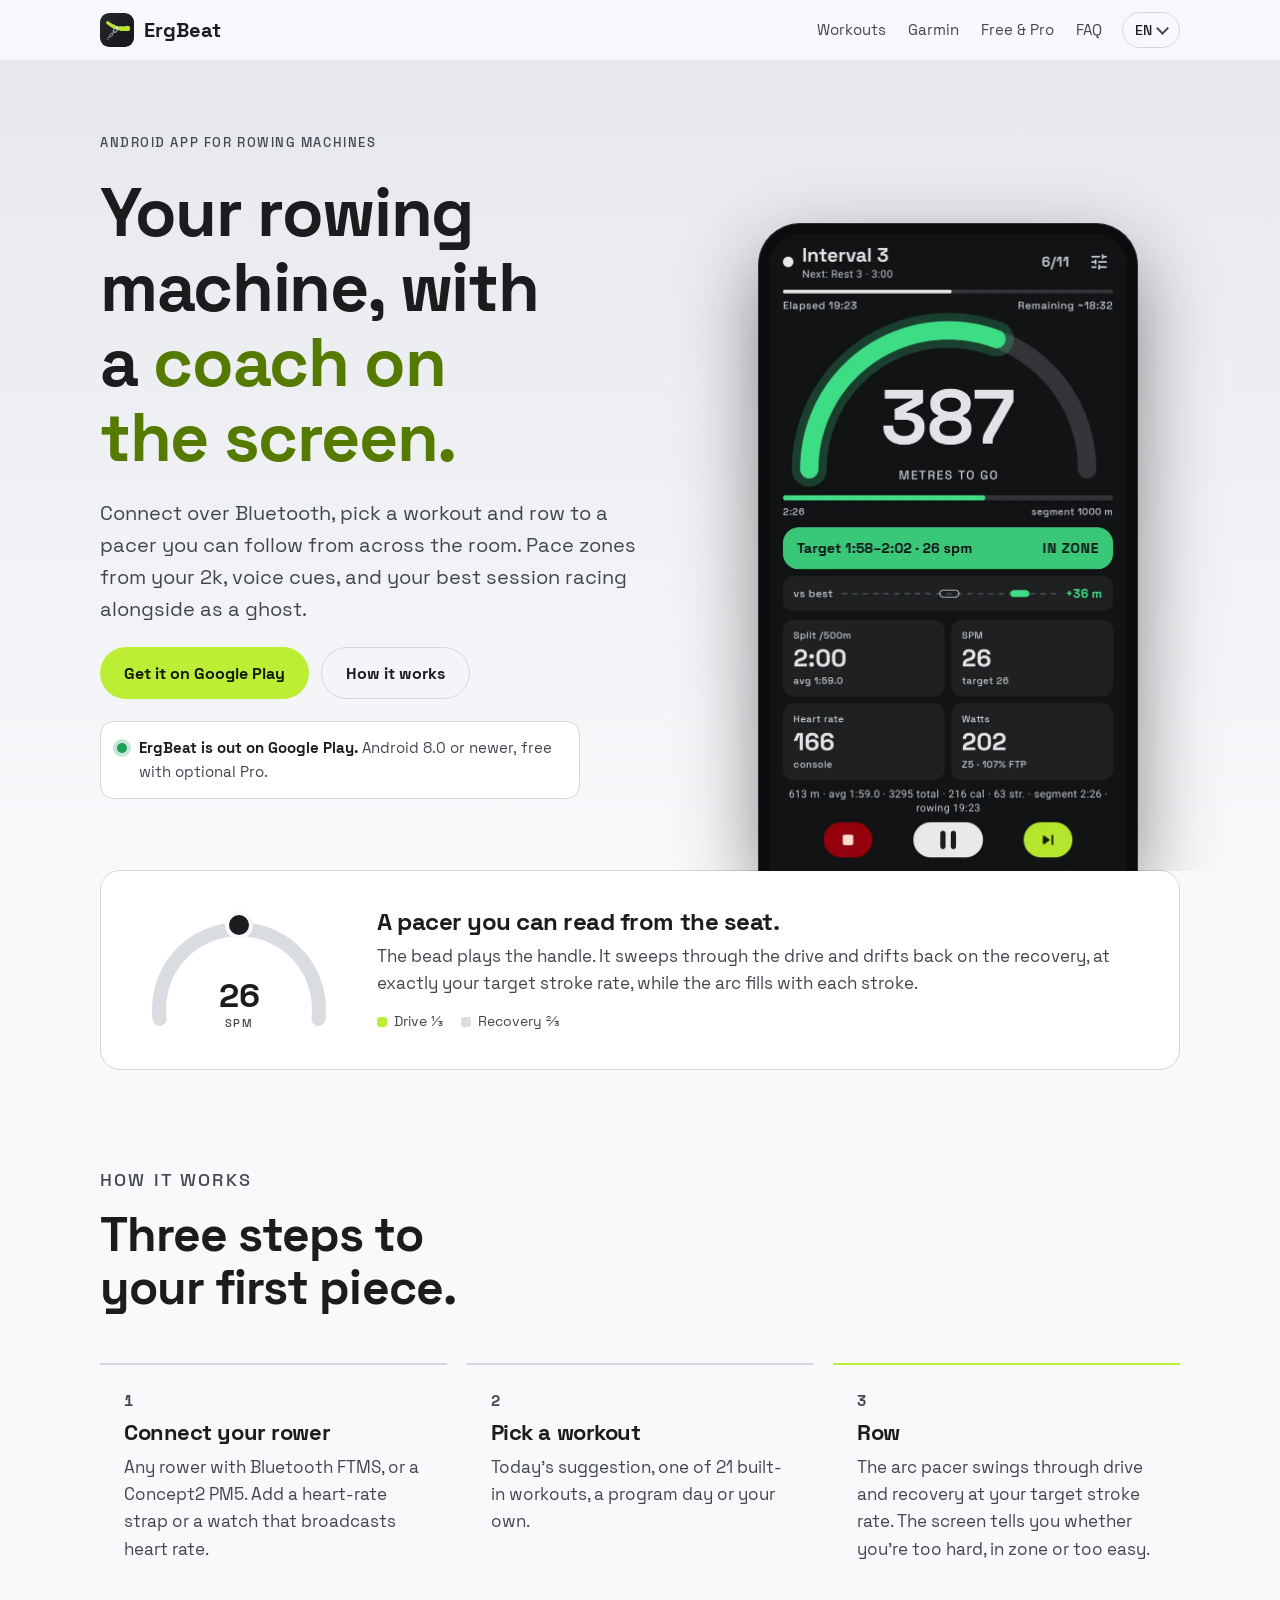
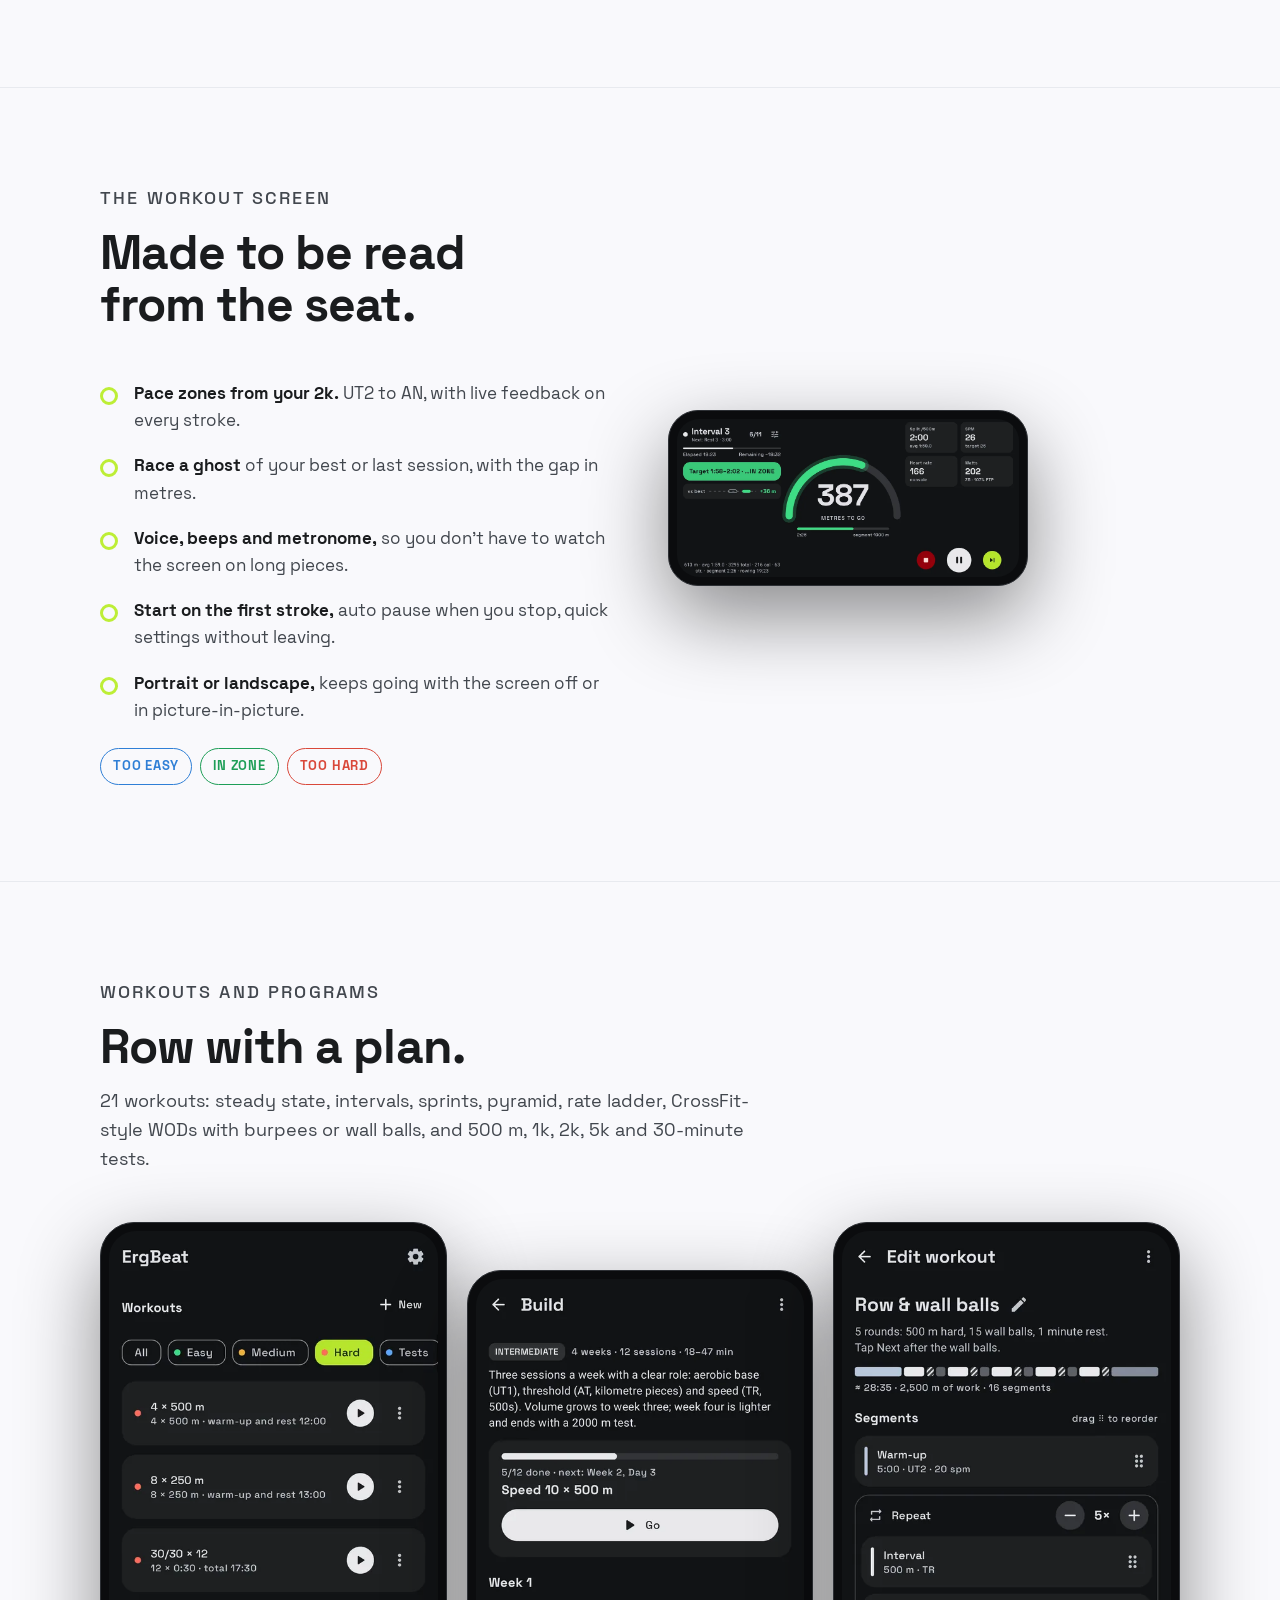
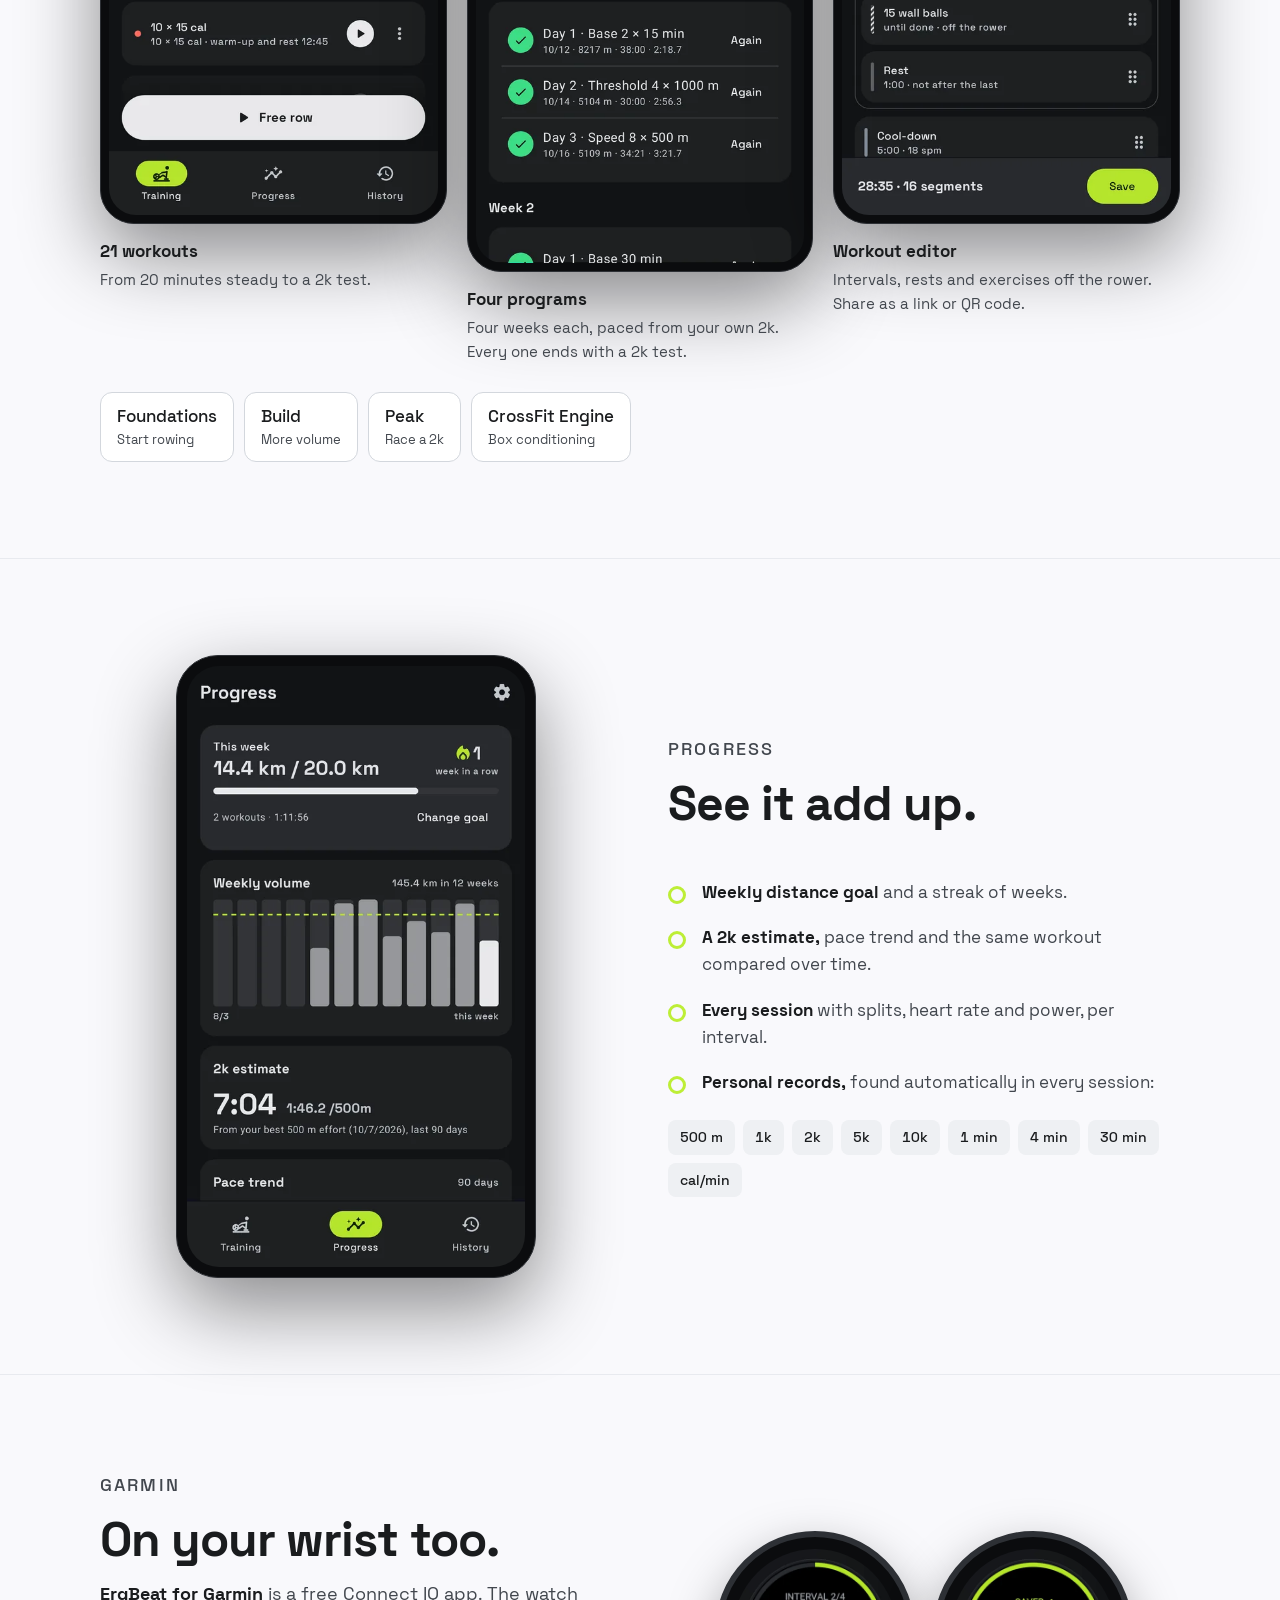
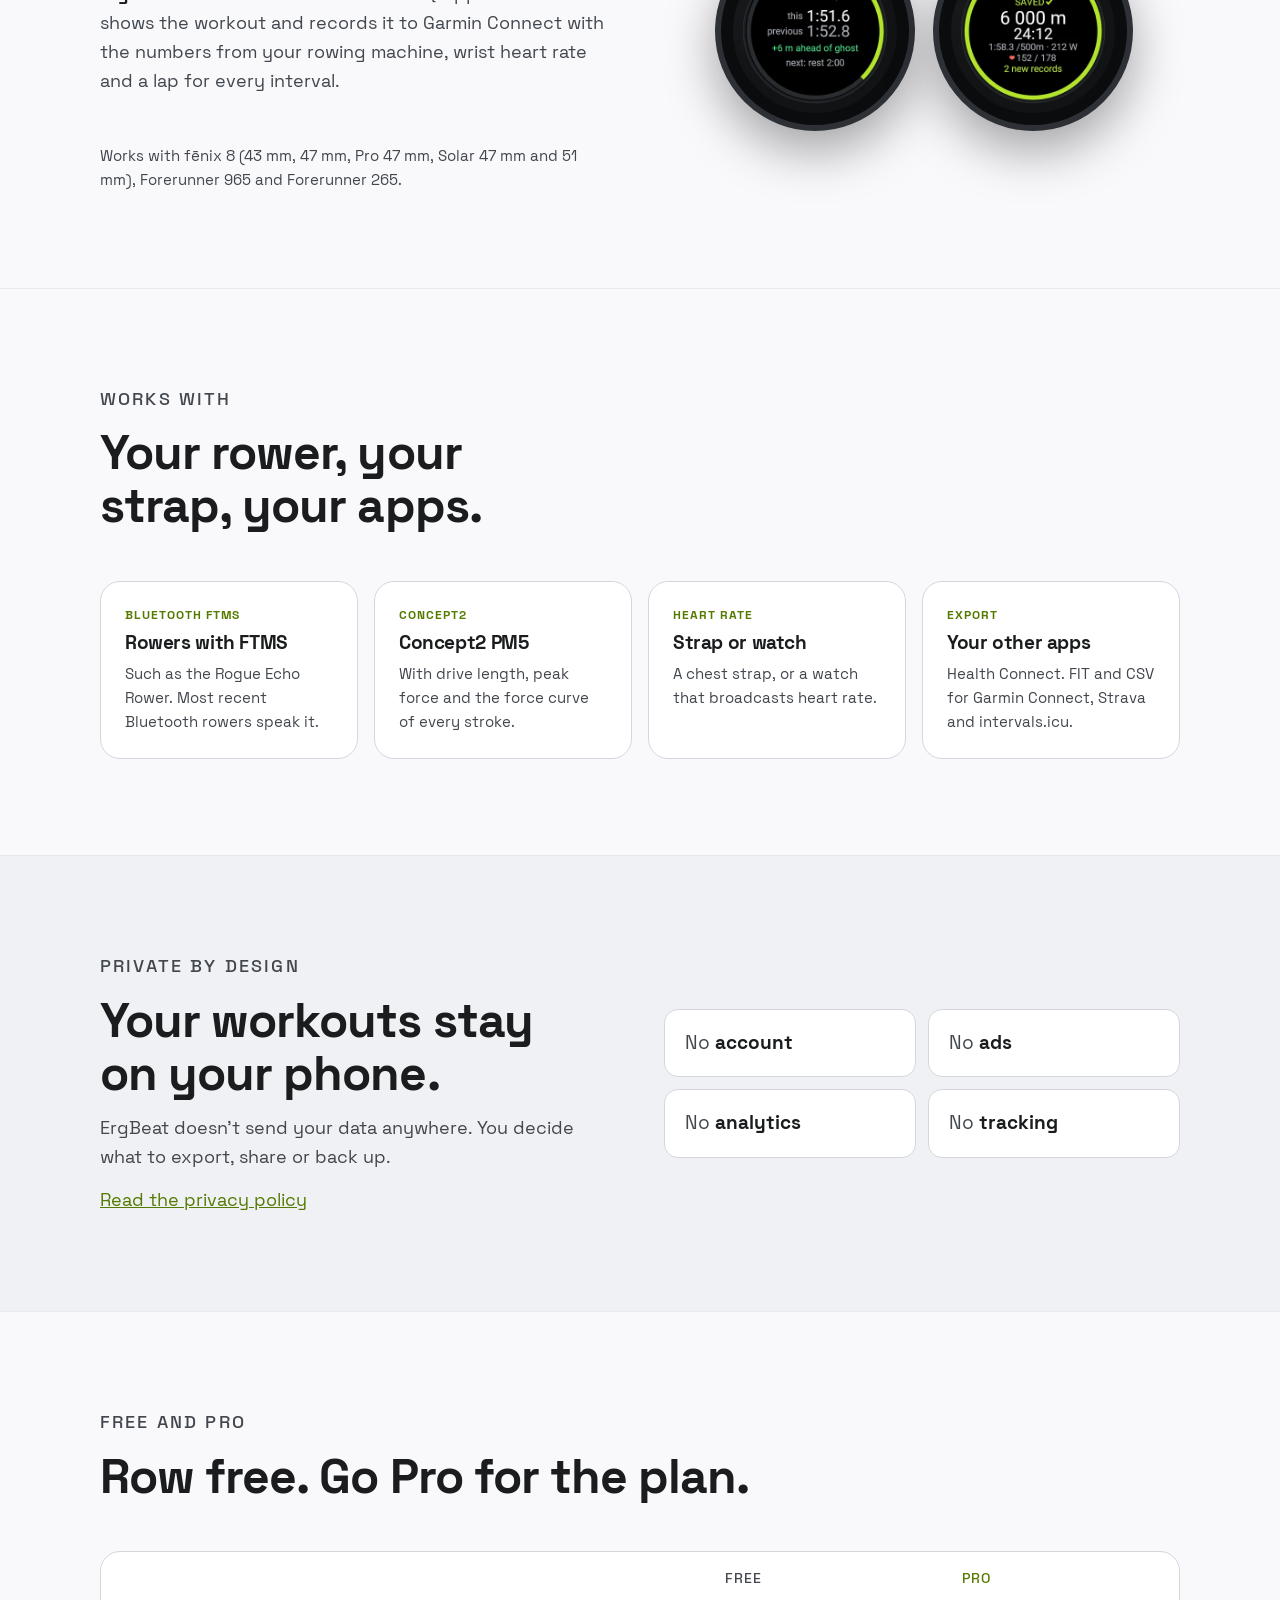
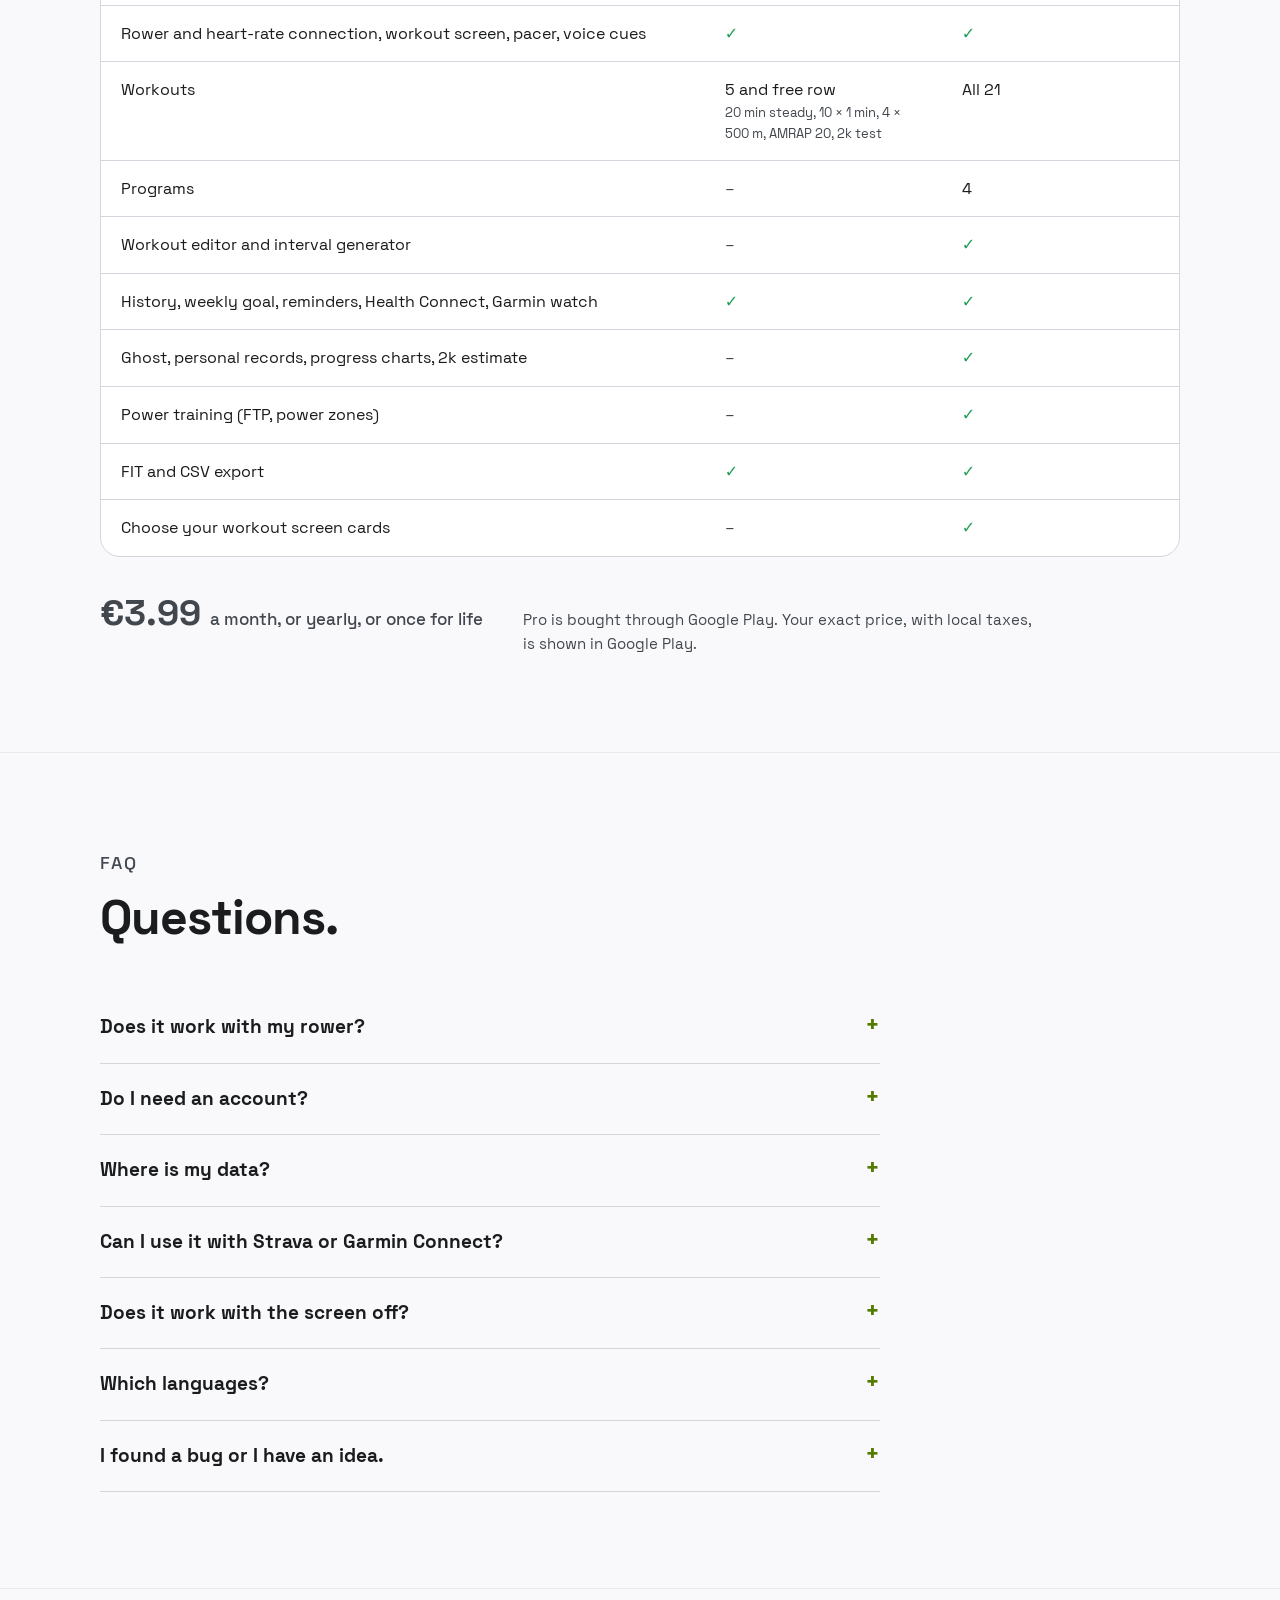
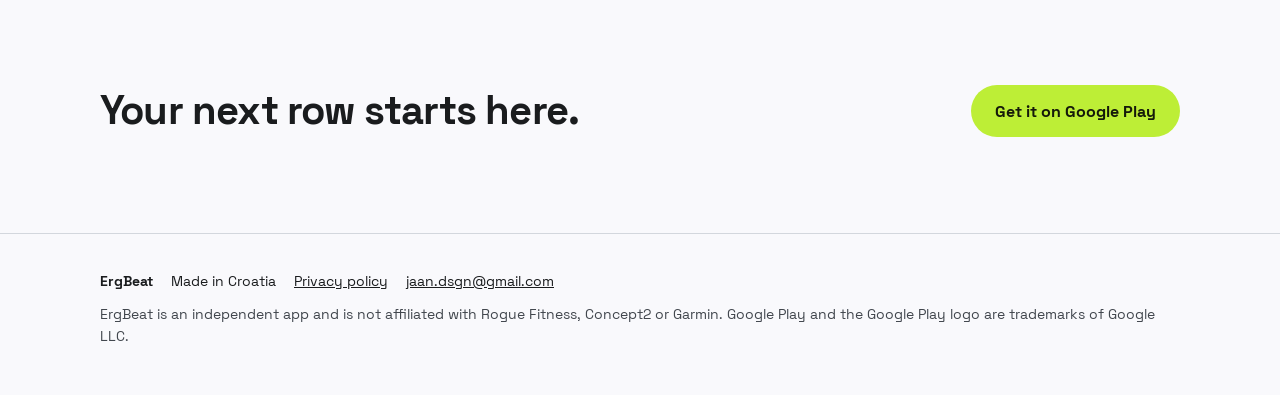
==== commit 380f2351: "Site for 0.73: FIT and CSV export free, AMRAP 20 among the free workouts Merge once 0.73 is live on " ====
--- a/index.html
+++ b/index.html
@@ -185,7 +185,7 @@
       <div class="device"><span class="tag">Bluetooth FTMS</span><h3>Rowers with FTMS</h3><p>Such as the Rogue Echo Rower. Most recent Bluetooth rowers speak it.</p></div>
       <div class="device"><span class="tag">Concept2</span><h3>Concept2 PM5</h3><p>With drive length, peak force and the force curve of every stroke.</p></div>
       <div class="device"><span class="tag">Heart rate</span><h3>Strap or watch</h3><p>A chest strap, or a watch that broadcasts heart rate.</p></div>
-      <div class="device"><span class="tag">Export</span><h3>Your other apps</h3><p>Health Connect. FIT and CSV for Garmin Connect, Strava and intervals.icu (Pro).</p></div>
+      <div class="device"><span class="tag">Export</span><h3>Your other apps</h3><p>Health Connect. FIT and CSV for Garmin Connect, Strava and intervals.icu.</p></div>
       
     </div>
   </div>
@@ -208,13 +208,13 @@
         <thead><tr><th scope="col"><span class="sr">Feature</span></th><th scope="col">Free</th><th scope="col" class="pro">Pro</th></tr></thead>
         <tbody>
           <tr><td>Rower and heart-rate connection, workout screen, pacer, voice cues</td><td class="y" aria-label="Included">✓</td><td class="y" aria-label="Included">✓</td></tr>
-          <tr><td>Workouts</td><td>4 and free row<small>20 min steady, 10 × 1 min, 4 × 500 m, 2k test</small></td><td>All 21</td></tr>
+          <tr><td>Workouts</td><td>5 and free row<small>20 min steady, 10 × 1 min, 4 × 500 m, AMRAP 20, 2k test</small></td><td>All 21</td></tr>
           <tr><td>Programs</td><td class="n" aria-label="Not included">–</td><td>4</td></tr>
           <tr><td>Workout editor and interval generator</td><td class="n" aria-label="Not included">–</td><td class="y" aria-label="Included">✓</td></tr>
           <tr><td>History, weekly goal, reminders, Health Connect, Garmin watch</td><td class="y" aria-label="Included">✓</td><td class="y" aria-label="Included">✓</td></tr>
           <tr><td>Ghost, personal records, progress charts, 2k estimate</td><td class="n" aria-label="Not included">–</td><td class="y" aria-label="Included">✓</td></tr>
           <tr><td>Power training (FTP, power zones)</td><td class="n" aria-label="Not included">–</td><td class="y" aria-label="Included">✓</td></tr>
-          <tr><td>FIT and CSV export</td><td class="n" aria-label="Not included">–</td><td class="y" aria-label="Included">✓</td></tr>
+          <tr><td>FIT and CSV export</td><td class="y" aria-label="Included">✓</td><td class="y" aria-label="Included">✓</td></tr>
           <tr><td>Choose your workout screen cards</td><td class="n" aria-label="Not included">–</td><td class="y" aria-label="Included">✓</td></tr>
           
         </tbody>
@@ -234,7 +234,7 @@
       <details><summary>Does it work with my rower?</summary><p>If your rower or its console speaks Bluetooth FTMS (most recent Bluetooth rowers do), yes. The Concept2 PM5 is supported directly. Not sure? Install it and tap the Rower button: ErgBeat lists what it finds, and there's a demo rower to try everything without a machine.</p></details>
       <details><summary>Do I need an account?</summary><p>No. There's no account and no sign-in.</p></details>
       <details><summary>Where is my data?</summary><p>On your phone. You can back it up to a file you choose (for example on Google Drive) and export sessions as FIT or CSV.</p></details>
-      <details><summary>Can I use it with Strava or Garmin Connect?</summary><p>Yes. The Garmin watch app records straight to Garmin Connect, and Pro exports FIT files for Strava, Garmin Connect and intervals.icu.</p></details>
+      <details><summary>Can I use it with Strava or Garmin Connect?</summary><p>Yes. The Garmin watch app records straight to Garmin Connect, and ErgBeat exports FIT files for Strava, Garmin Connect and intervals.icu.</p></details>
       <details><summary>Does it work with the screen off?</summary><p>Yes. The workout keeps running with the screen off, with a notification on the lock screen.</p></details>
       <details><summary>Which languages?</summary><p>English, Croatian, German, Spanish, French, Italian, Portuguese, Polish and Dutch.</p></details>
       <details><summary>I found a bug or I have an idea.</summary><p>Use <i>Send feedback</i> in the app or write to <a href="mailto:jaan.dsgn@gmail.com">jaan.dsgn@gmail.com</a>.</p></details>
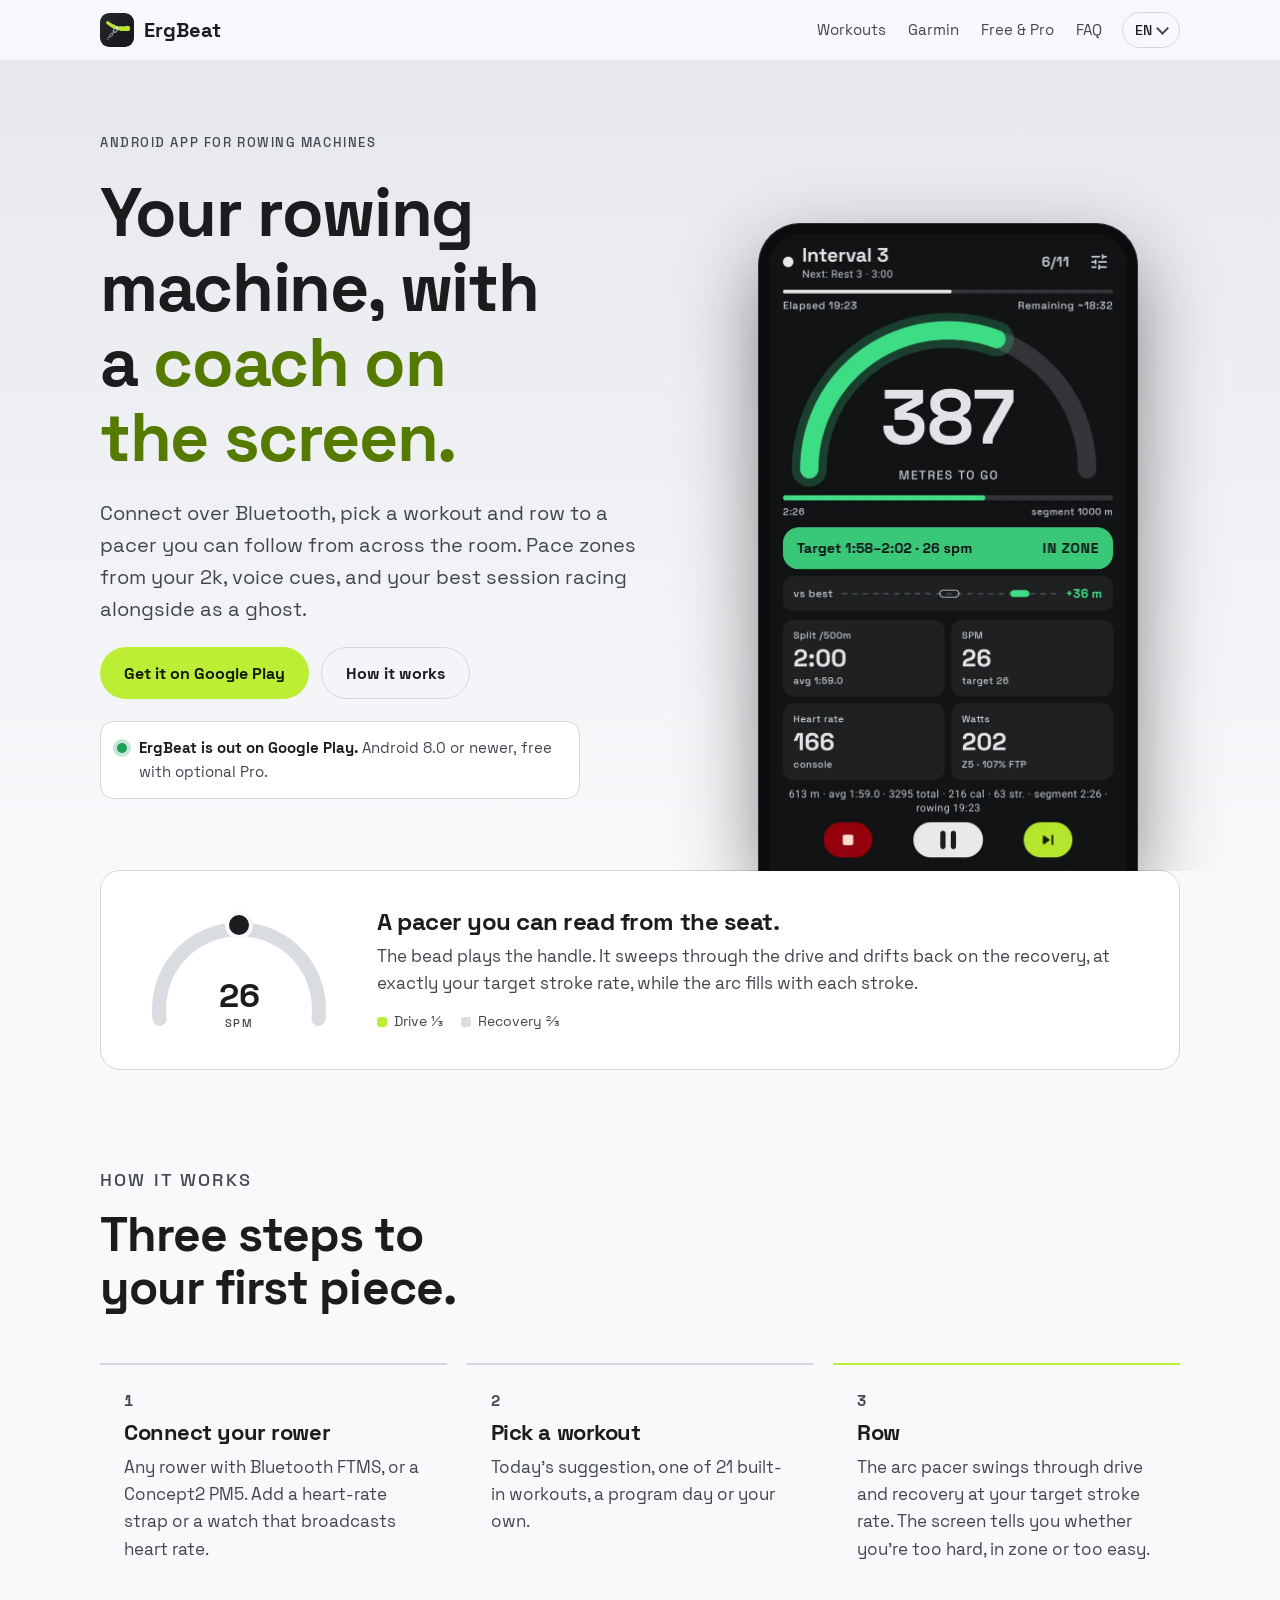
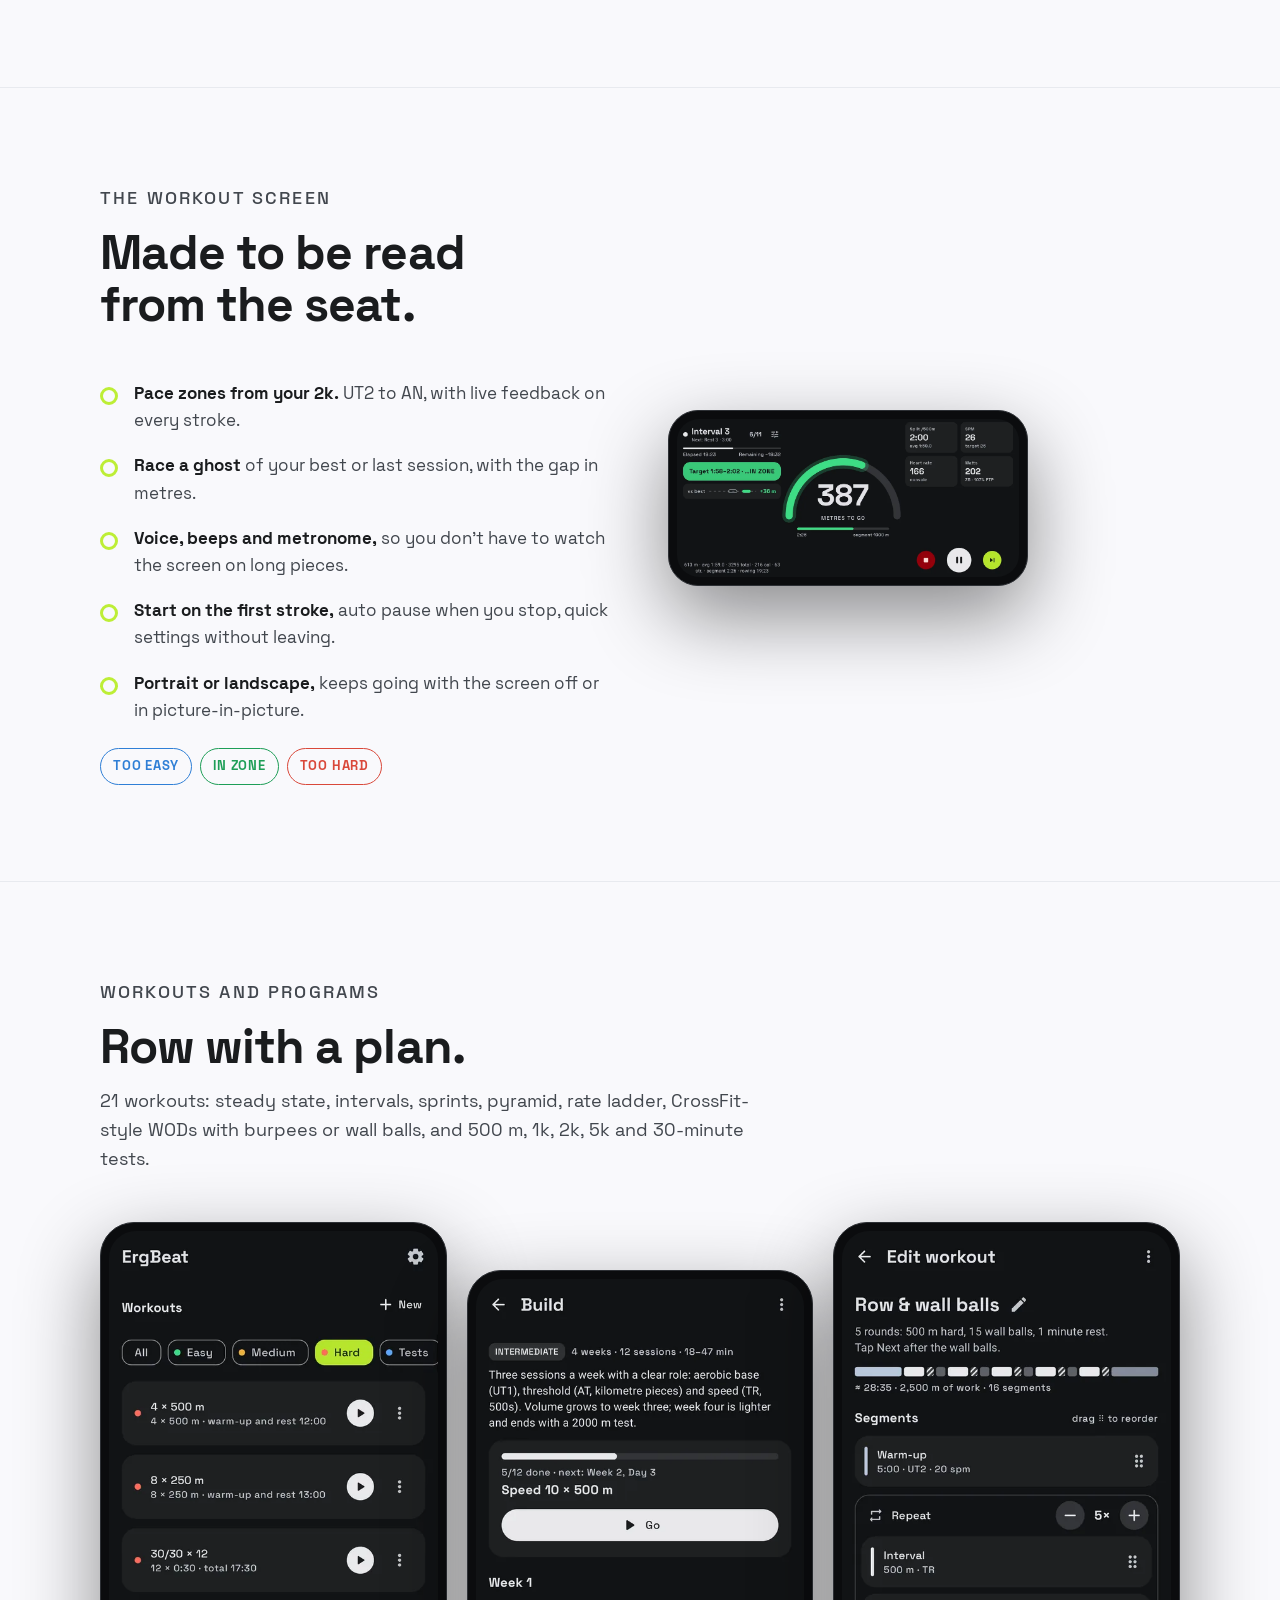
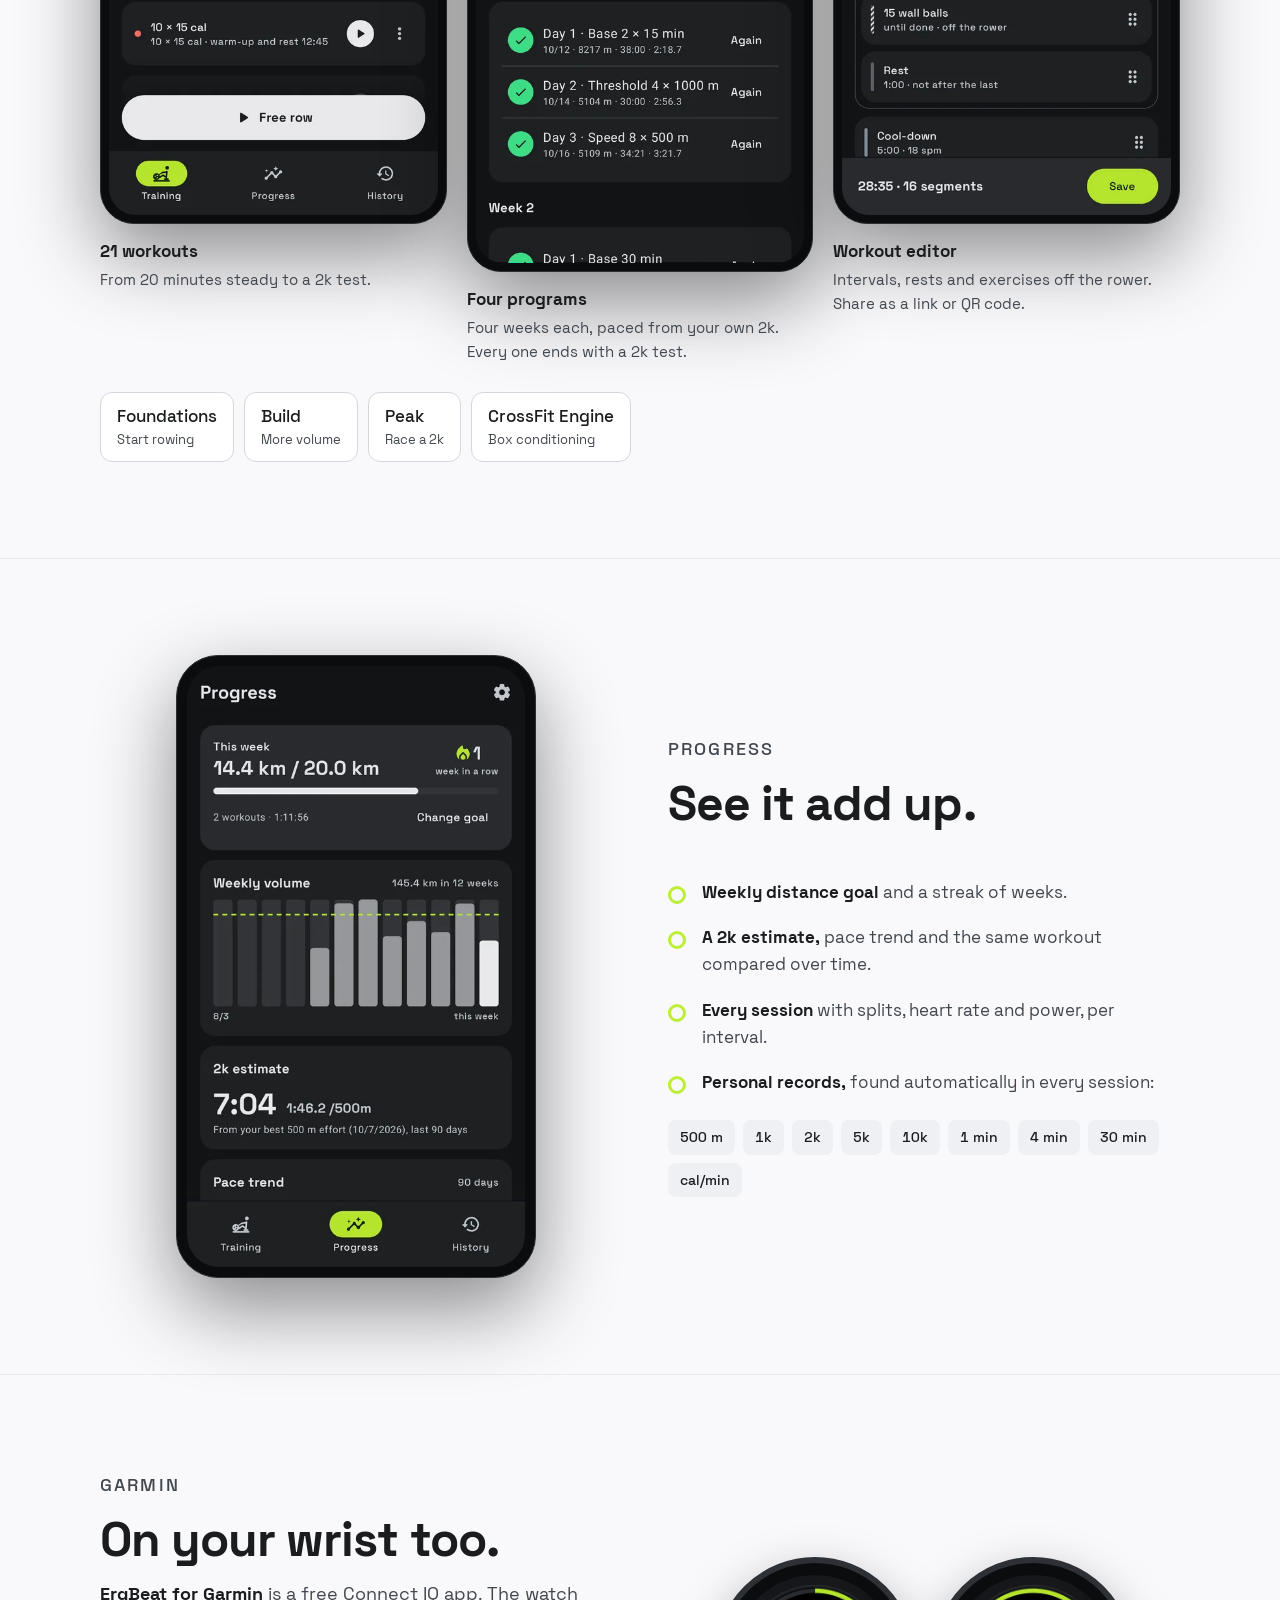
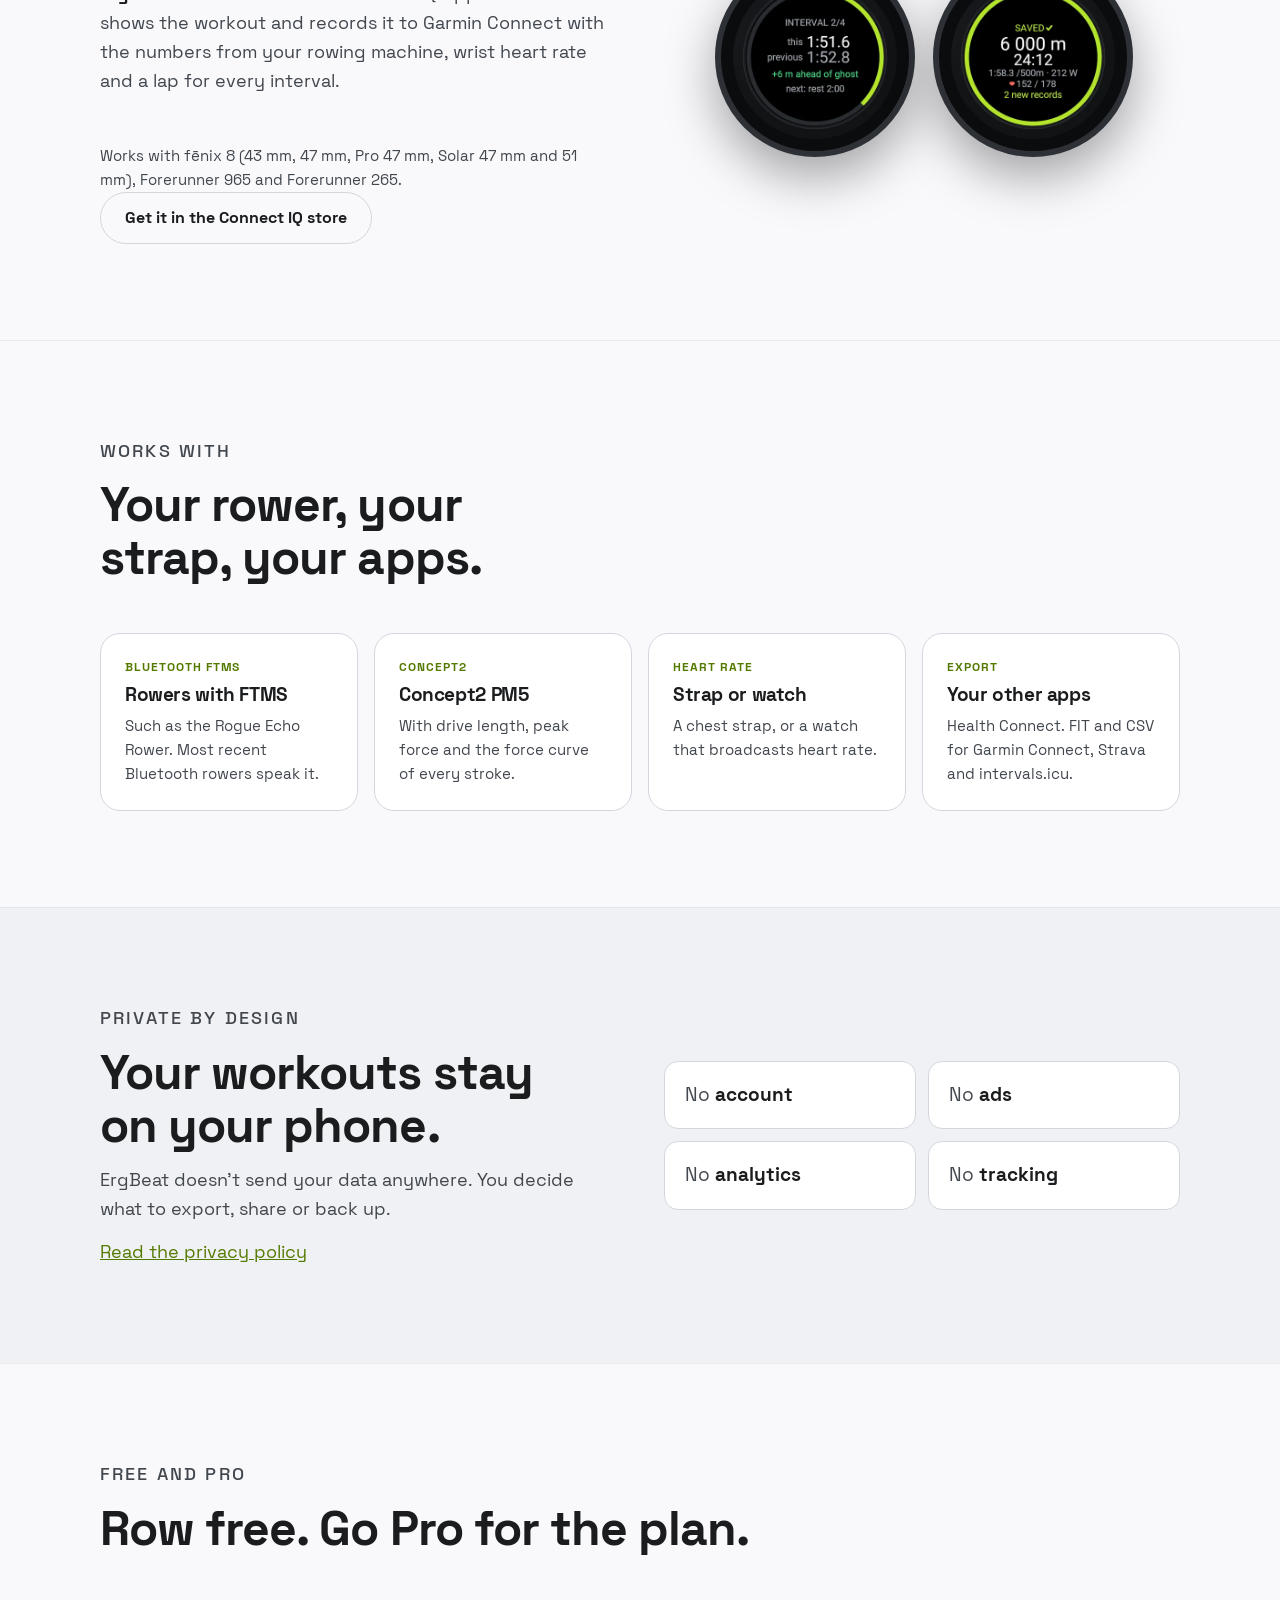
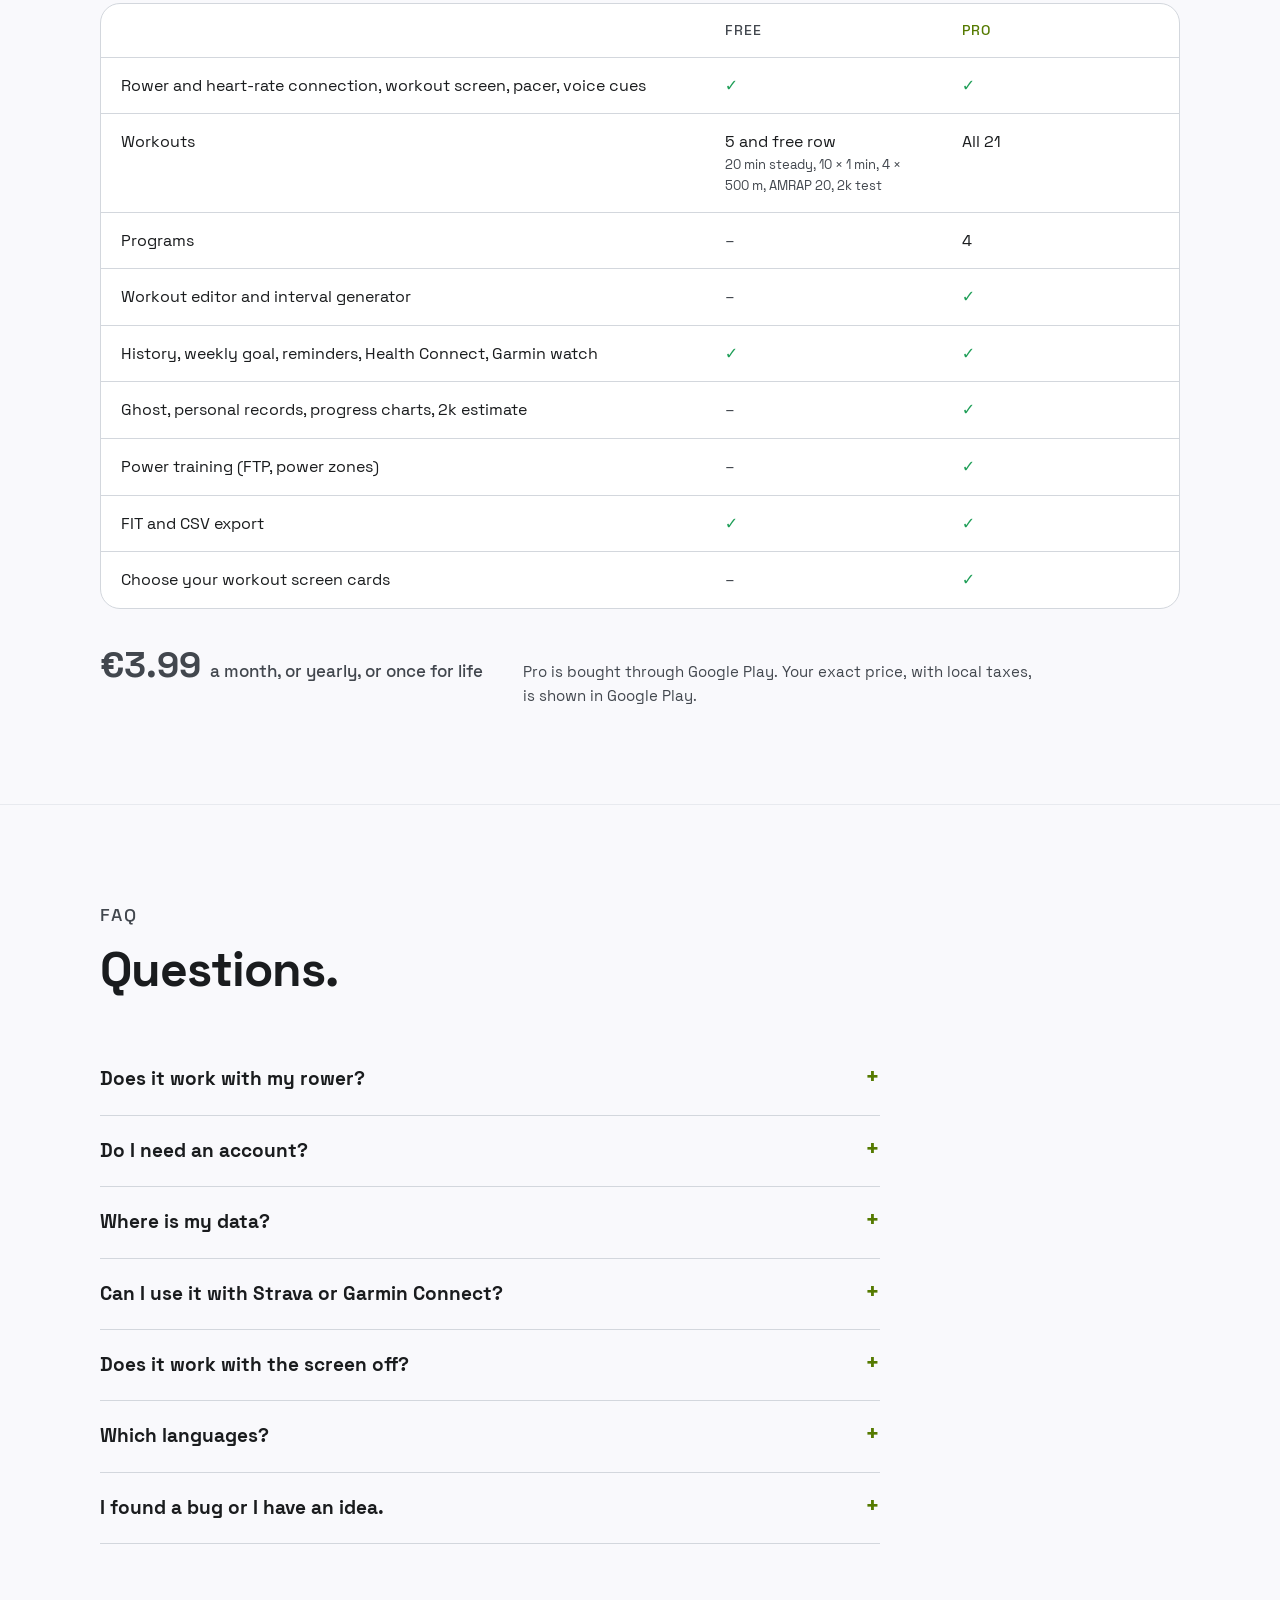
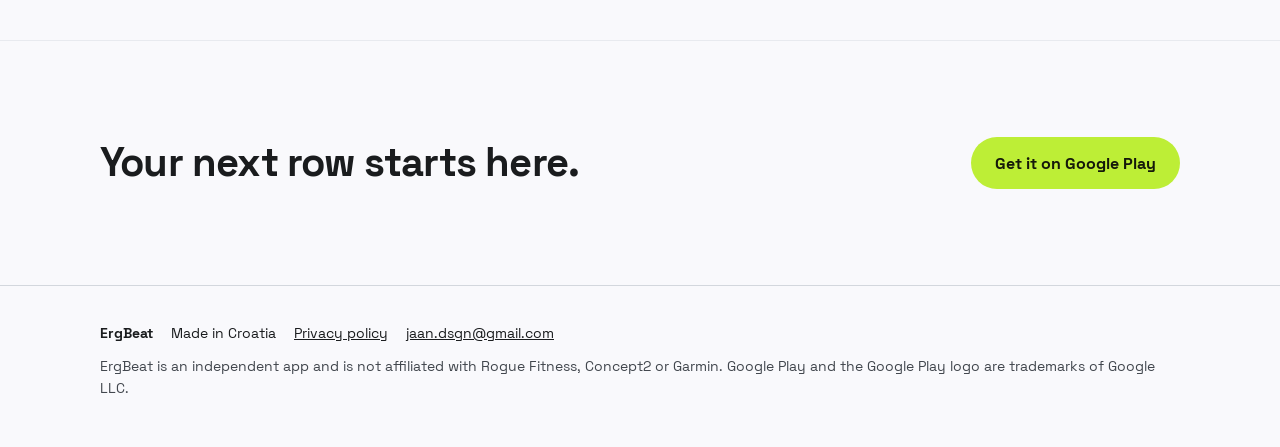
==== commit f5b2054f: "ErgBeat is in the Connect IQ store: store button on every page and /garmin /garmin leads with the st" ====
--- a/index.html
+++ b/index.html
@@ -170,6 +170,7 @@
       <div class="head"><p class="label">Garmin</p><h2>On your wrist too.</h2>
         <p><b>ErgBeat for Garmin</b> is a free Connect IQ app. The watch shows the workout and records it to Garmin Connect with the numbers from your rowing machine, wrist heart rate and a lap for every interval.</p></div>
       <p class="models">Works with fēnix 8 (43 mm, 47 mm, Pro 47 mm, Solar 47 mm and 51 mm), Forerunner 965 and Forerunner 265.</p>
+      <p><a class="btn btn-ghost" href="https://apps.garmin.com/en-US/apps/ac5a308d-259f-4e7f-b3a2-029785e9e4a5">Get it in the Connect IQ store</a></p>
     </div>
     <div class="watches">
       <div class="watch"><img src="assets/img/watch-interval.webp" width="360" height="360" alt="Watch screen during an interval: split this interval and the previous one, metres ahead of the ghost." loading="lazy"></div>
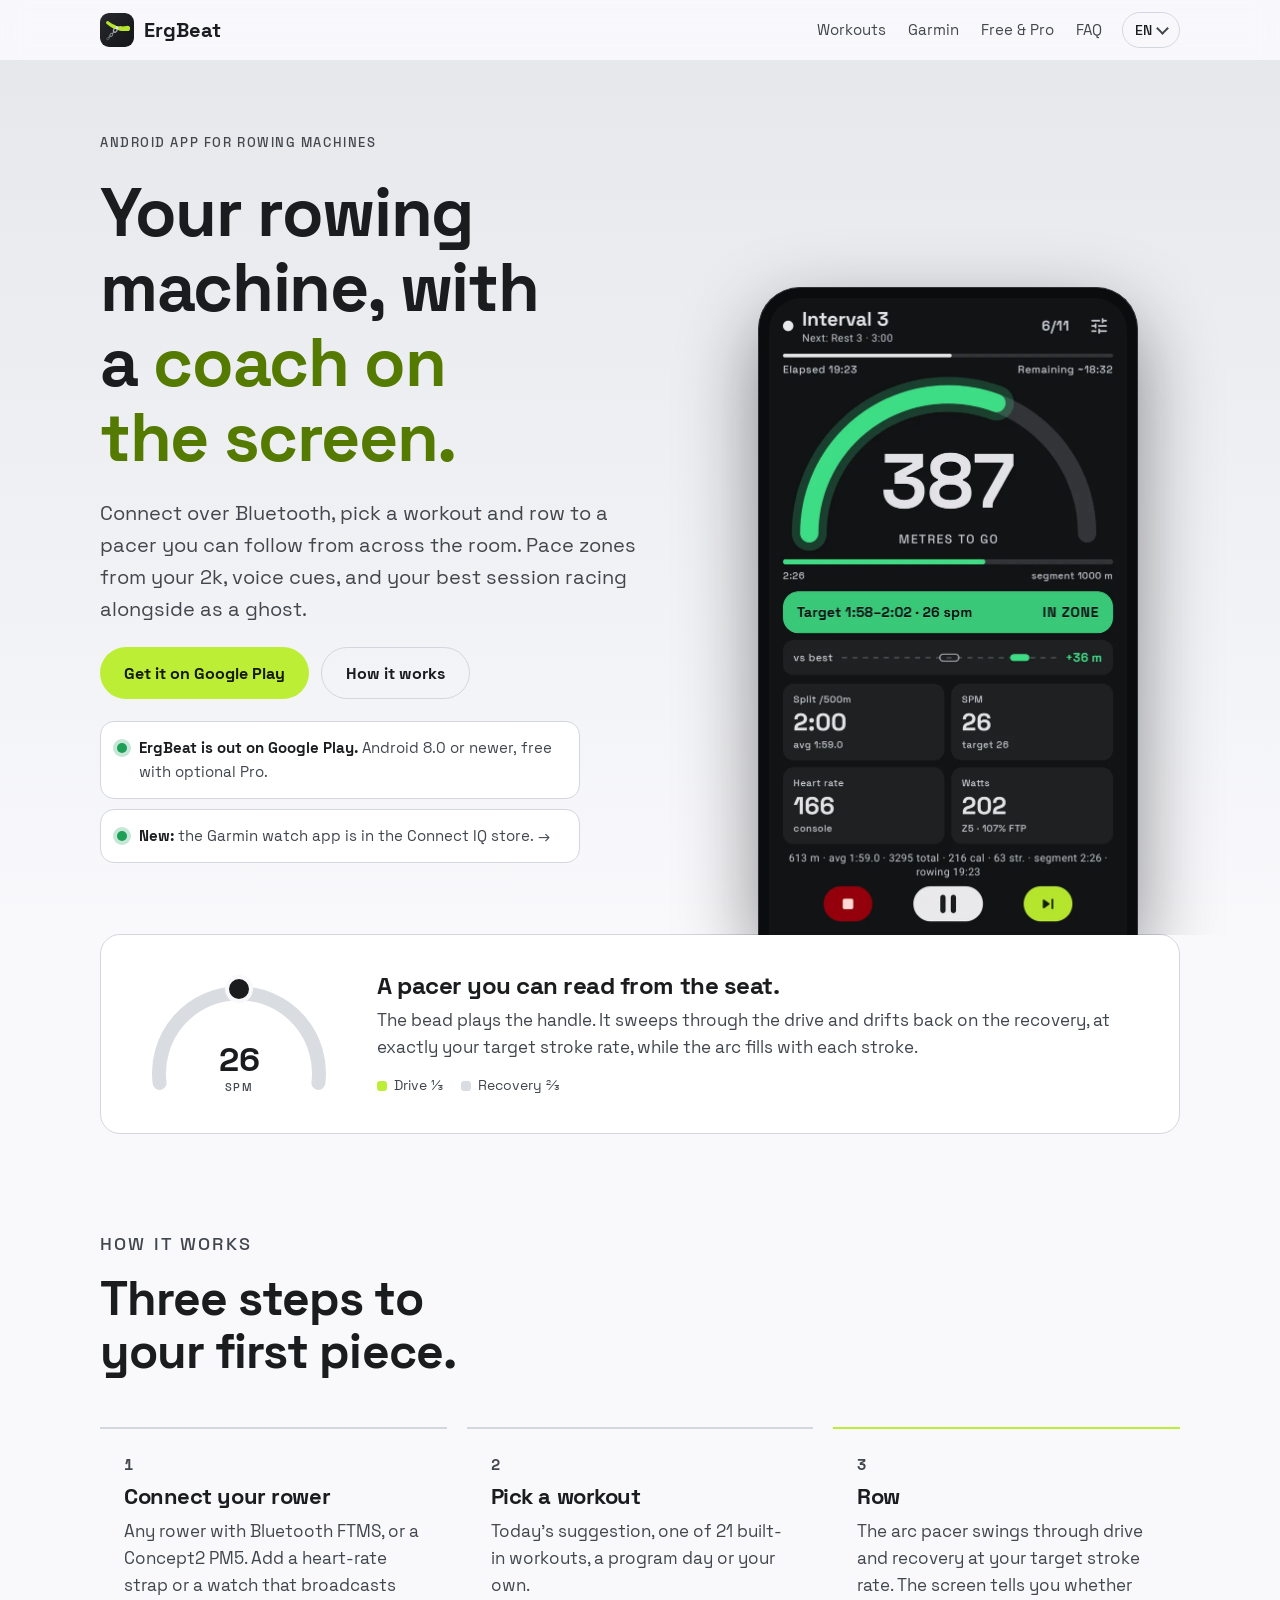
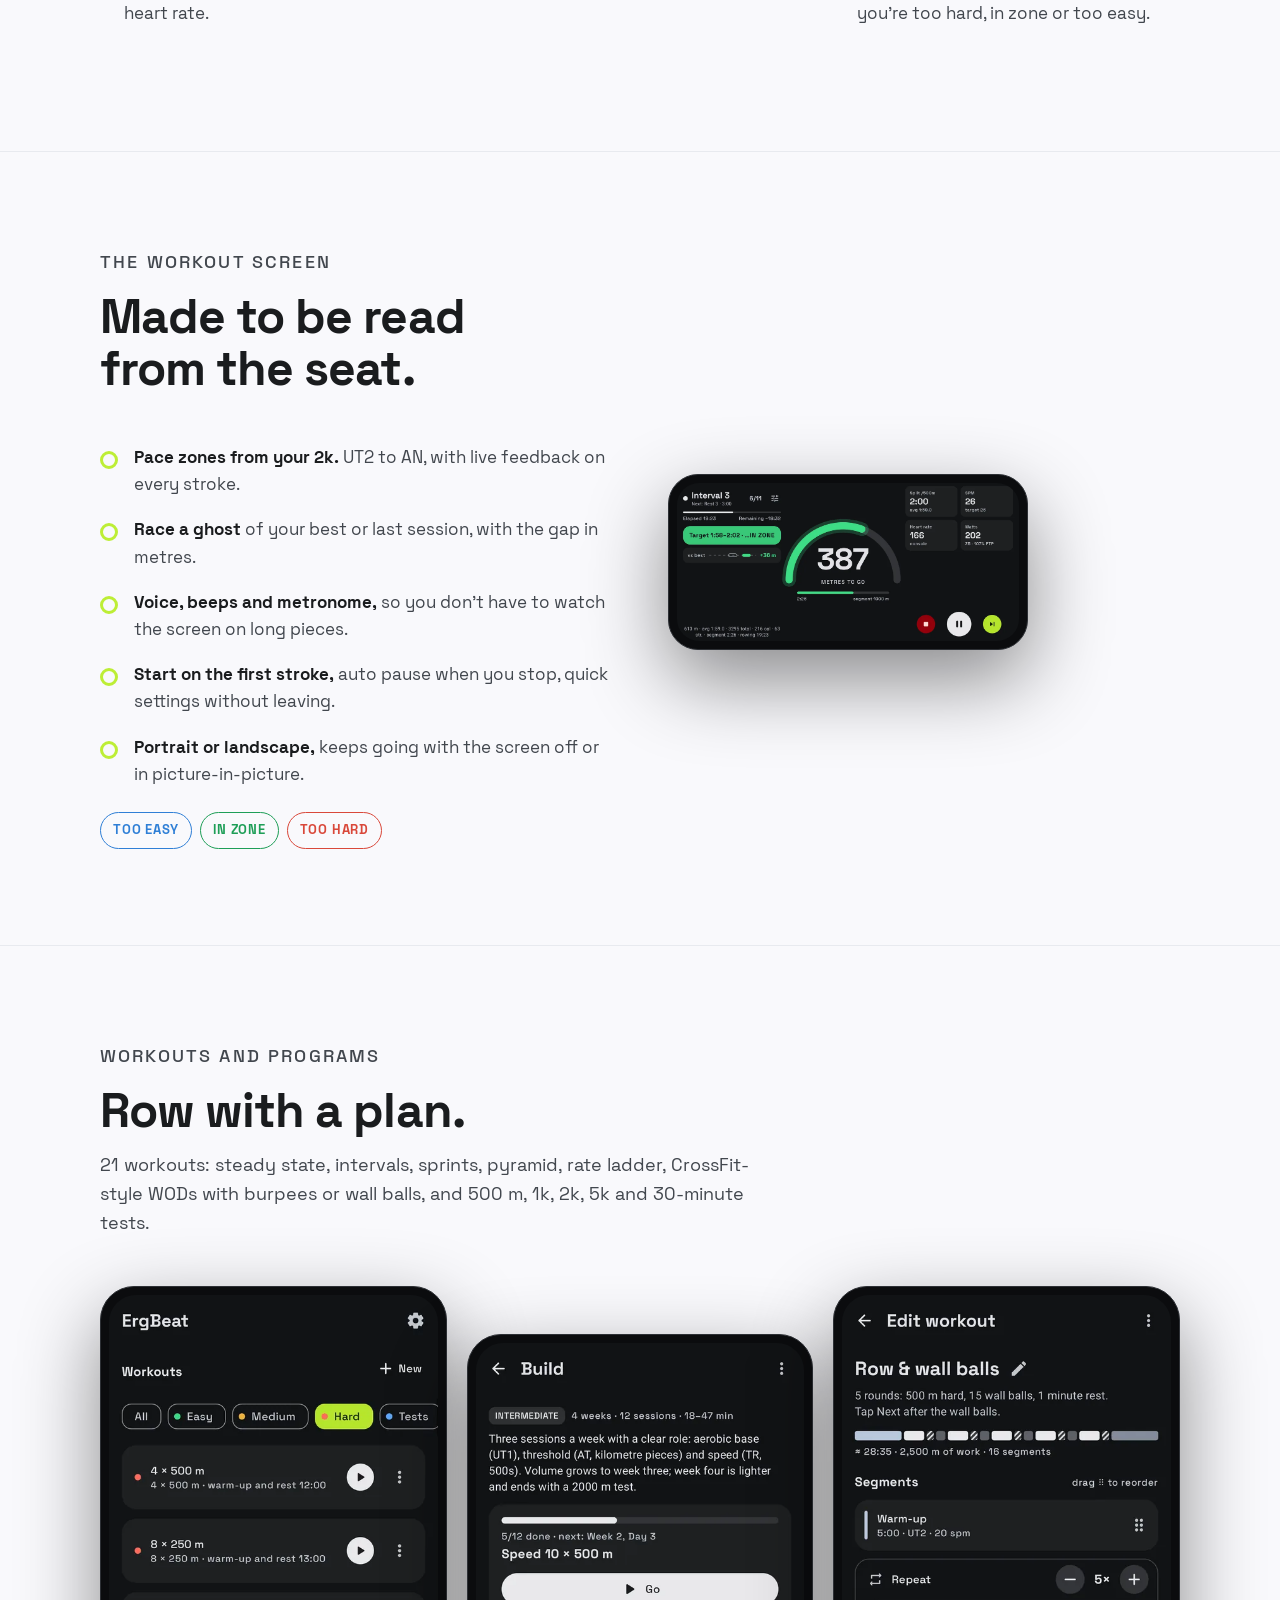
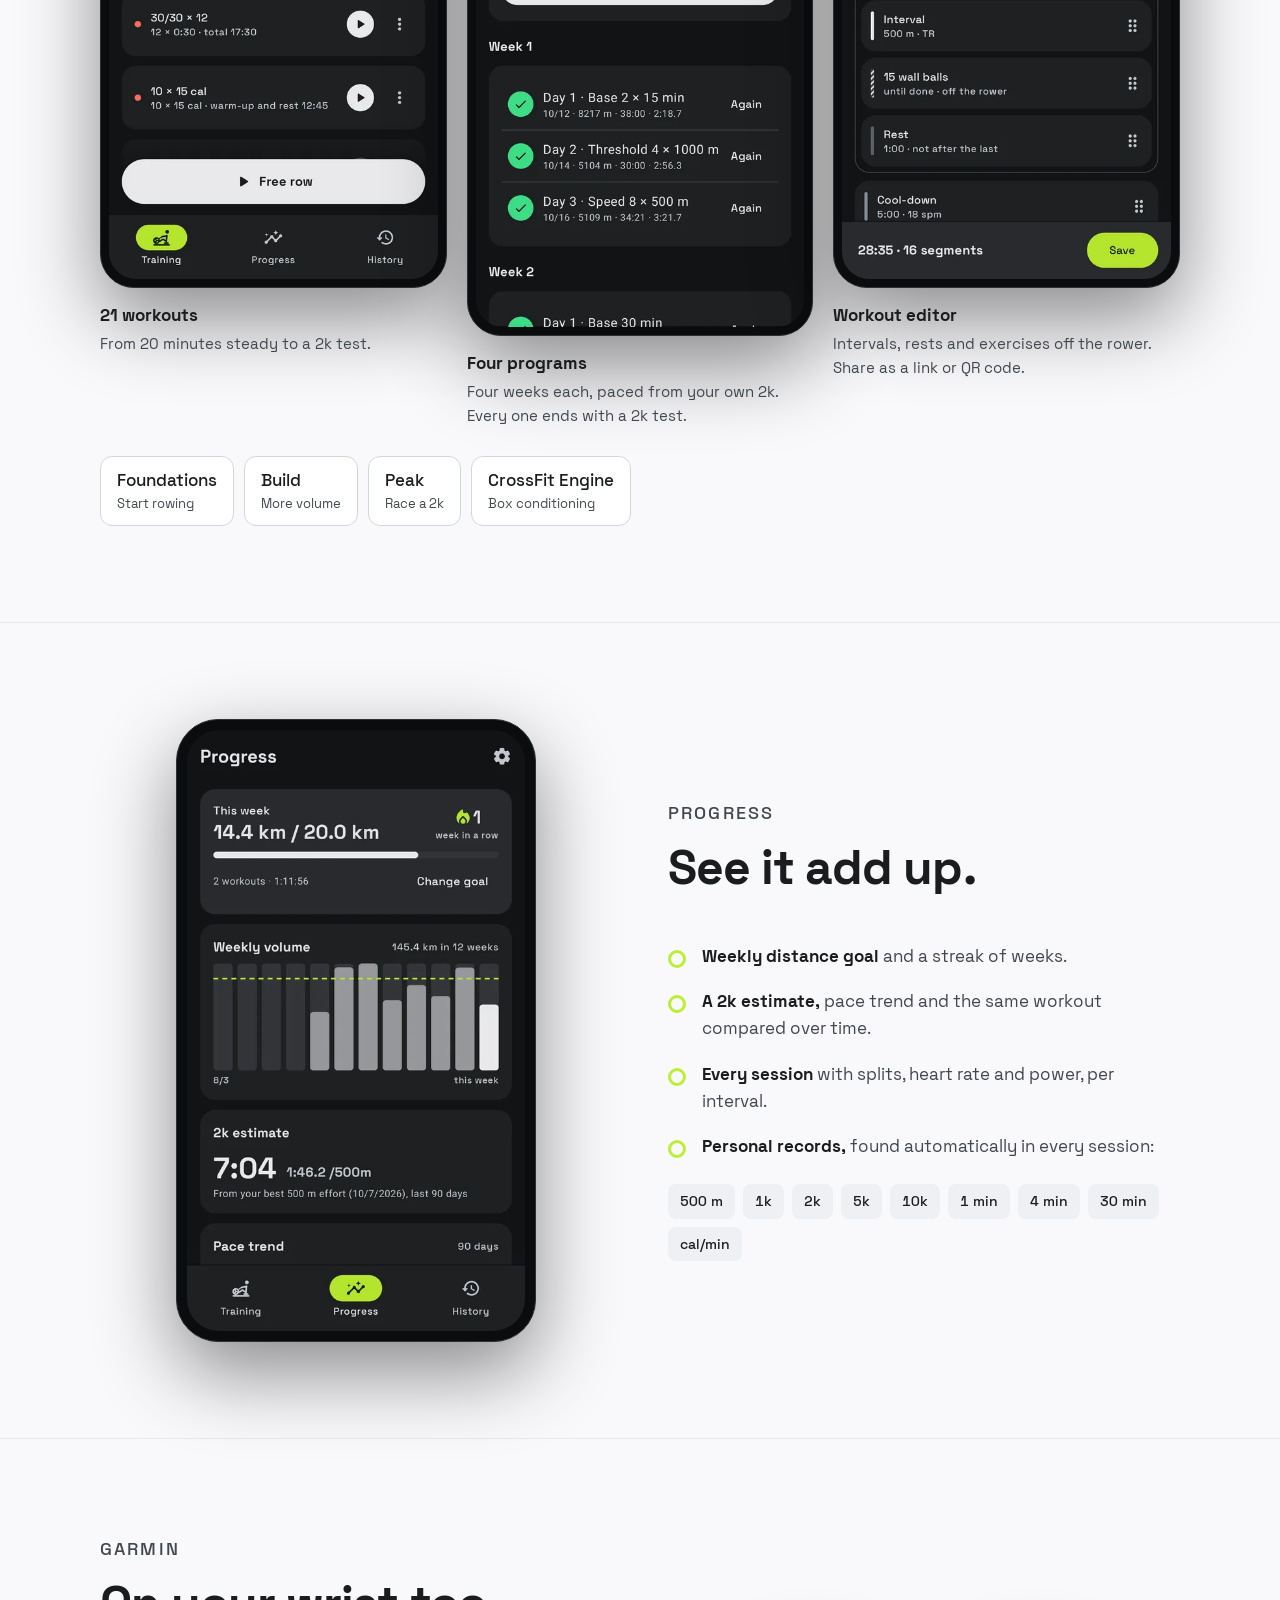
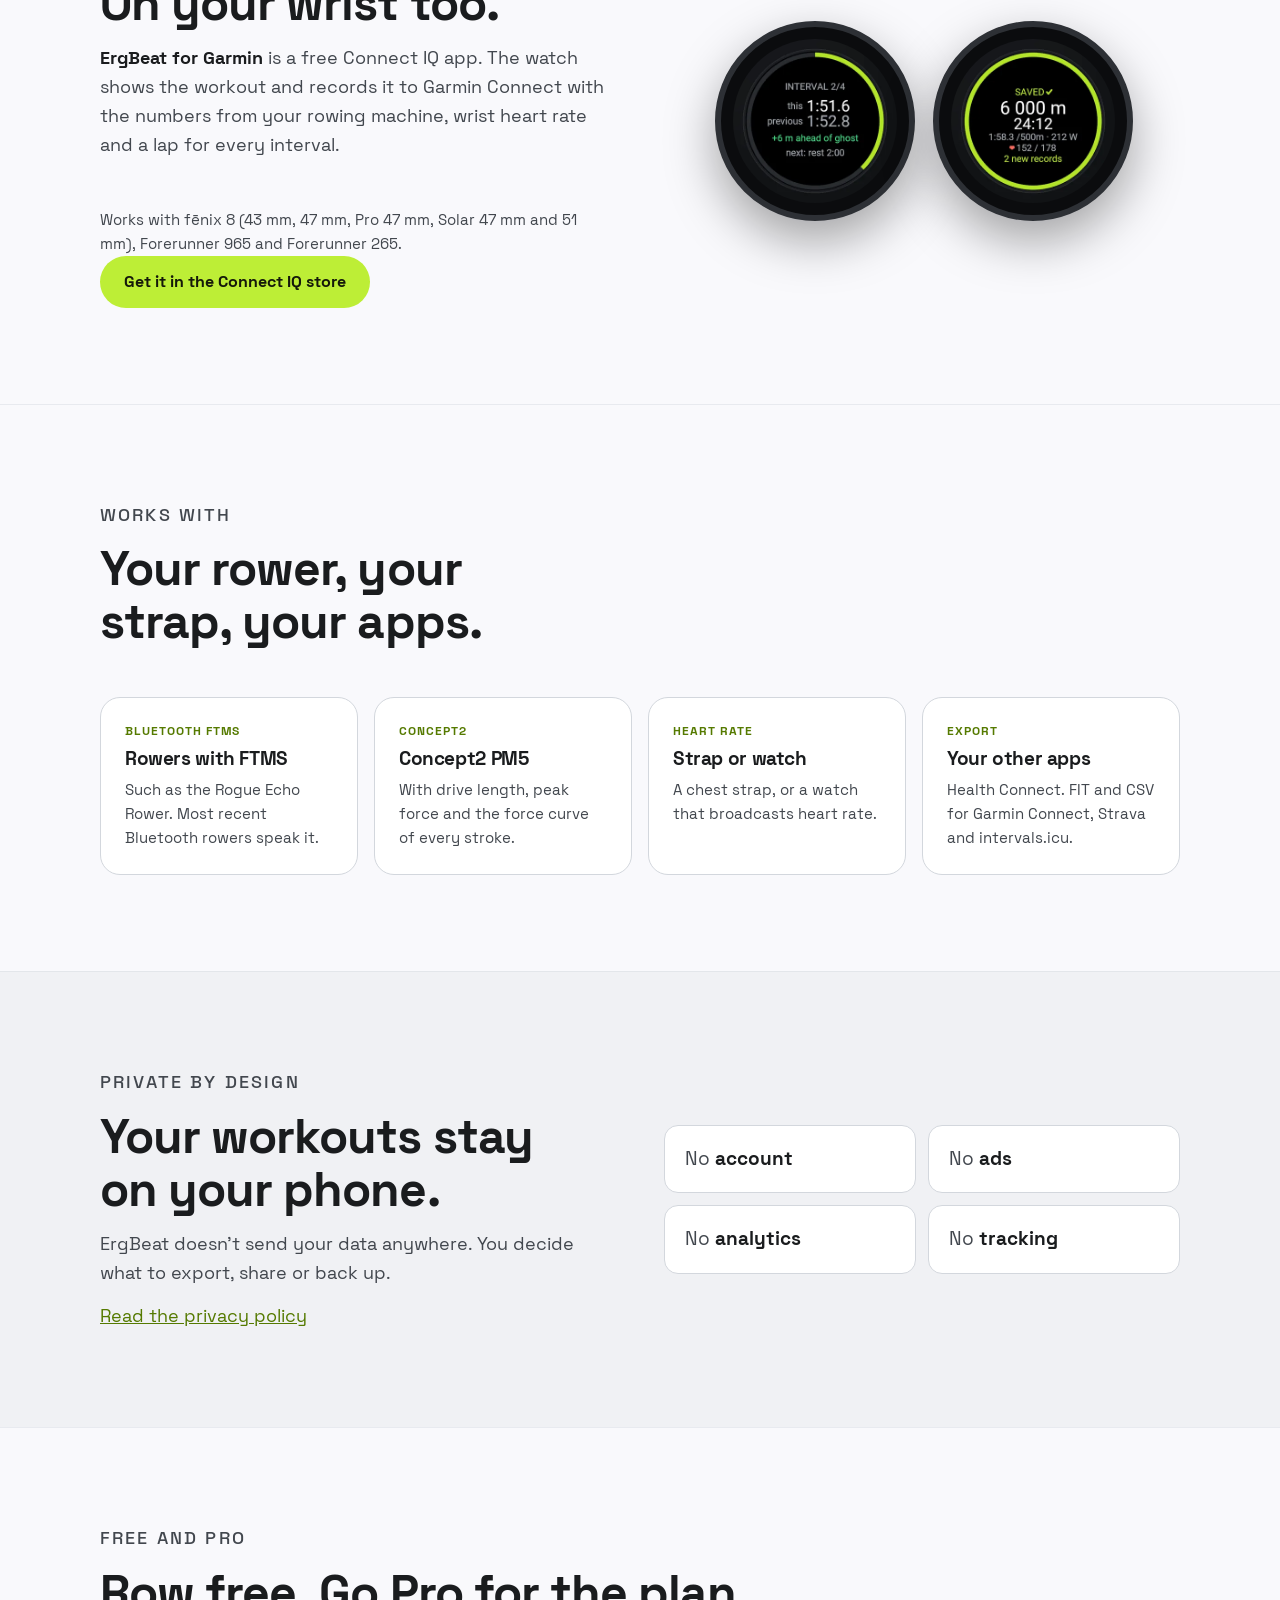
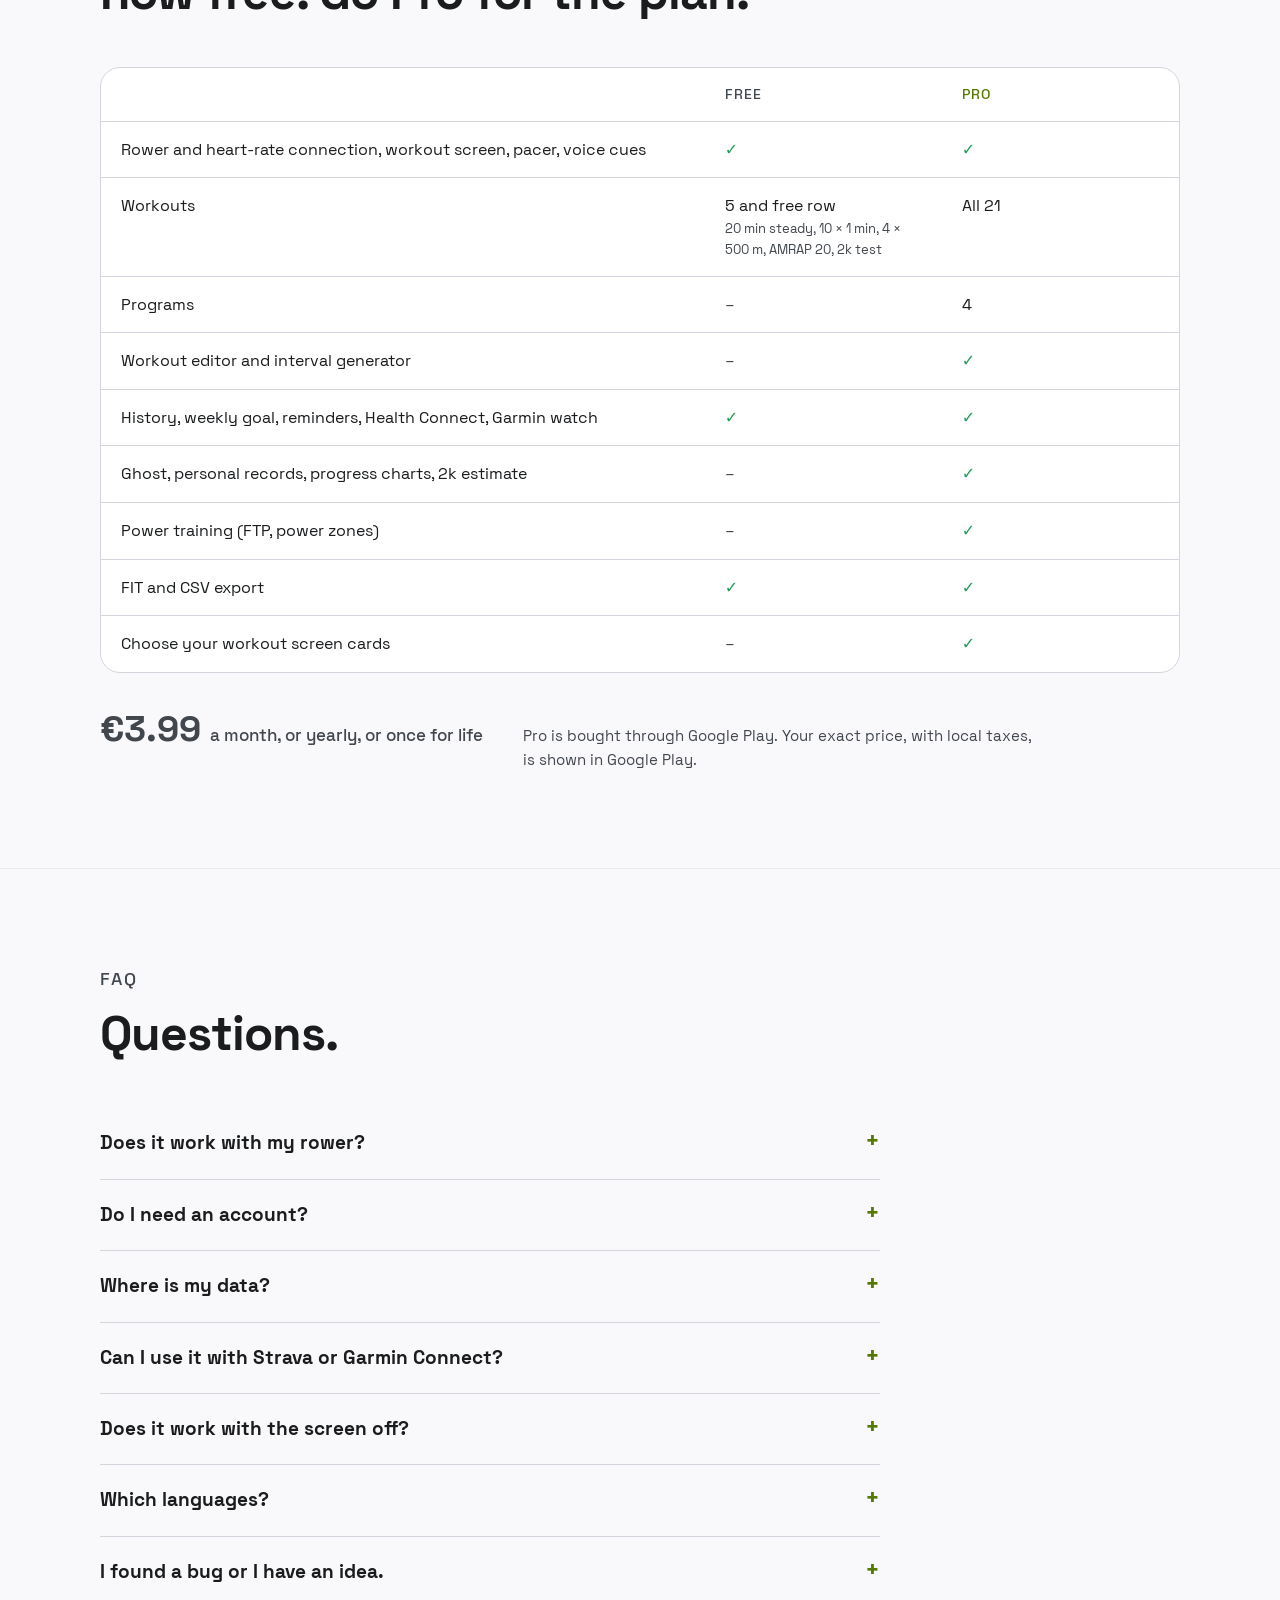
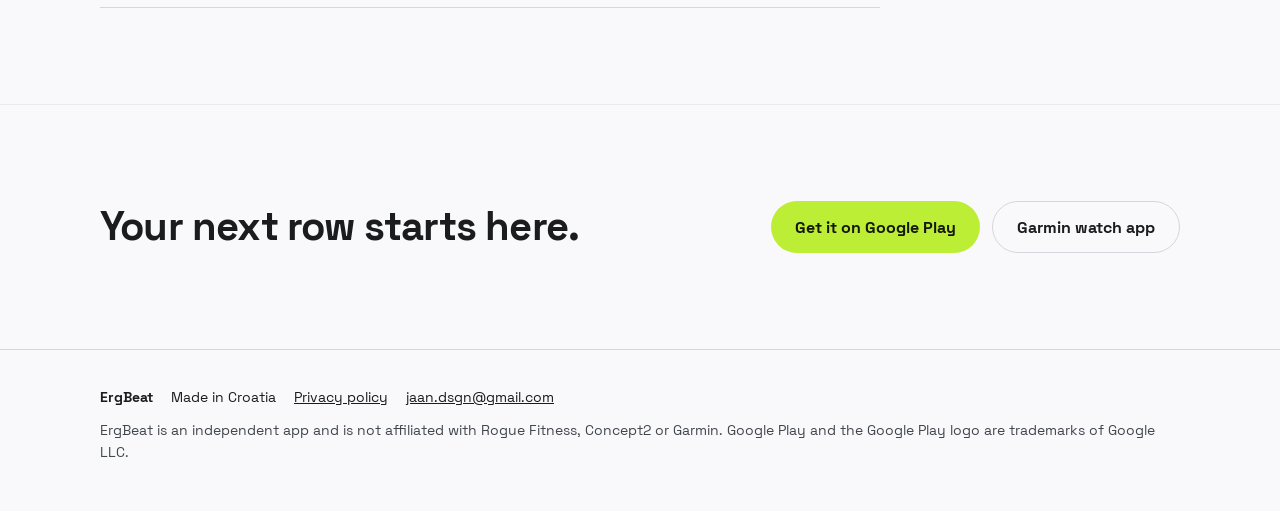
==== commit 63a2c13a: "Garmin store link where first-time visitors see it The top menu is hidden on phones and the hero sai" ====
--- a/index.html
+++ b/index.html
@@ -70,7 +70,10 @@
         <a class="btn btn-volt" href="https://play.google.com/store/apps/details?id=com.kriative.ergbeat">Get it on Google Play</a>
         <a class="btn btn-ghost" href="#how">How it works</a>
       </div>
-      <div class="tester"><span class="dot" aria-hidden="true"></span><p><b>ErgBeat is out on Google Play.</b> Android 8.0 or newer, free with optional Pro.</p></div>
+      <div class="notes">
+        <div class="tester"><span class="dot" aria-hidden="true"></span><p><b>ErgBeat is out on Google Play.</b> Android 8.0 or newer, free with optional Pro.</p></div>
+        <a class="tester tester-link" href="https://apps.garmin.com/en-US/apps/ac5a308d-259f-4e7f-b3a2-029785e9e4a5"><span class="dot" aria-hidden="true"></span><p><b>New:</b> the Garmin watch app is in the Connect IQ store. <span aria-hidden="true">→</span></p></a>
+      </div>
     </div>
     <div class="hero-visual">
       <div class="phone"><img src="assets/img/live-en.webp" width="720" height="1281" alt="ErgBeat workout screen: interval 3 of a 5 × 1000 m workout, 387 metres to go, in zone, 36 metres ahead of the ghost." fetchpriority="high"></div>
@@ -170,7 +173,7 @@
       <div class="head"><p class="label">Garmin</p><h2>On your wrist too.</h2>
         <p><b>ErgBeat for Garmin</b> is a free Connect IQ app. The watch shows the workout and records it to Garmin Connect with the numbers from your rowing machine, wrist heart rate and a lap for every interval.</p></div>
       <p class="models">Works with fēnix 8 (43 mm, 47 mm, Pro 47 mm, Solar 47 mm and 51 mm), Forerunner 965 and Forerunner 265.</p>
-      <p><a class="btn btn-ghost" href="https://apps.garmin.com/en-US/apps/ac5a308d-259f-4e7f-b3a2-029785e9e4a5">Get it in the Connect IQ store</a></p>
+      <p><a class="btn btn-volt" href="https://apps.garmin.com/en-US/apps/ac5a308d-259f-4e7f-b3a2-029785e9e4a5">Get it in the Connect IQ store</a></p>
     </div>
     <div class="watches">
       <div class="watch"><img src="assets/img/watch-interval.webp" width="360" height="360" alt="Watch screen during an interval: split this interval and the previous one, metres ahead of the ghost." loading="lazy"></div>
@@ -247,7 +250,10 @@
 <section class="closing">
   <div class="wrap">
     <h2>Your next row starts here.</h2>
-    <a class="btn btn-volt" href="https://play.google.com/store/apps/details?id=com.kriative.ergbeat">Get it on Google Play</a>
+    <div class="cta">
+      <a class="btn btn-volt" href="https://play.google.com/store/apps/details?id=com.kriative.ergbeat">Get it on Google Play</a>
+      <a class="btn btn-ghost" href="https://apps.garmin.com/en-US/apps/ac5a308d-259f-4e7f-b3a2-029785e9e4a5">Garmin watch app</a>
+    </div>
   </div>
 </section>
 </main>
--- a/assets/site.css
+++ b/assets/site.css
@@ -74,6 +74,10 @@
 .cta-note{font-size:14px;color:var(--muted)}
 .tester{display:flex;gap:12px;align-items:flex-start;background:var(--surface);border:1px solid var(--line);border-radius:14px;padding:14px 16px;font-size:15px;color:var(--muted);max-width:32em}
 .tester b{color:var(--fg)}
+.notes{display:flex;flex-direction:column;gap:10px}
+.tester-link{text-decoration:none}
+.tester-link:hover{border-color:var(--volt)}
+.tester-link p{margin:0}
 .dot{flex:none;width:10px;height:10px;margin-top:7px;border-radius:50%;background:var(--zone);box-shadow:0 0 0 4px color-mix(in srgb,var(--zone) 25%,transparent)}
 .hero-visual{position:relative;justify-self:center;width:min(380px,100%);align-self:end}
 
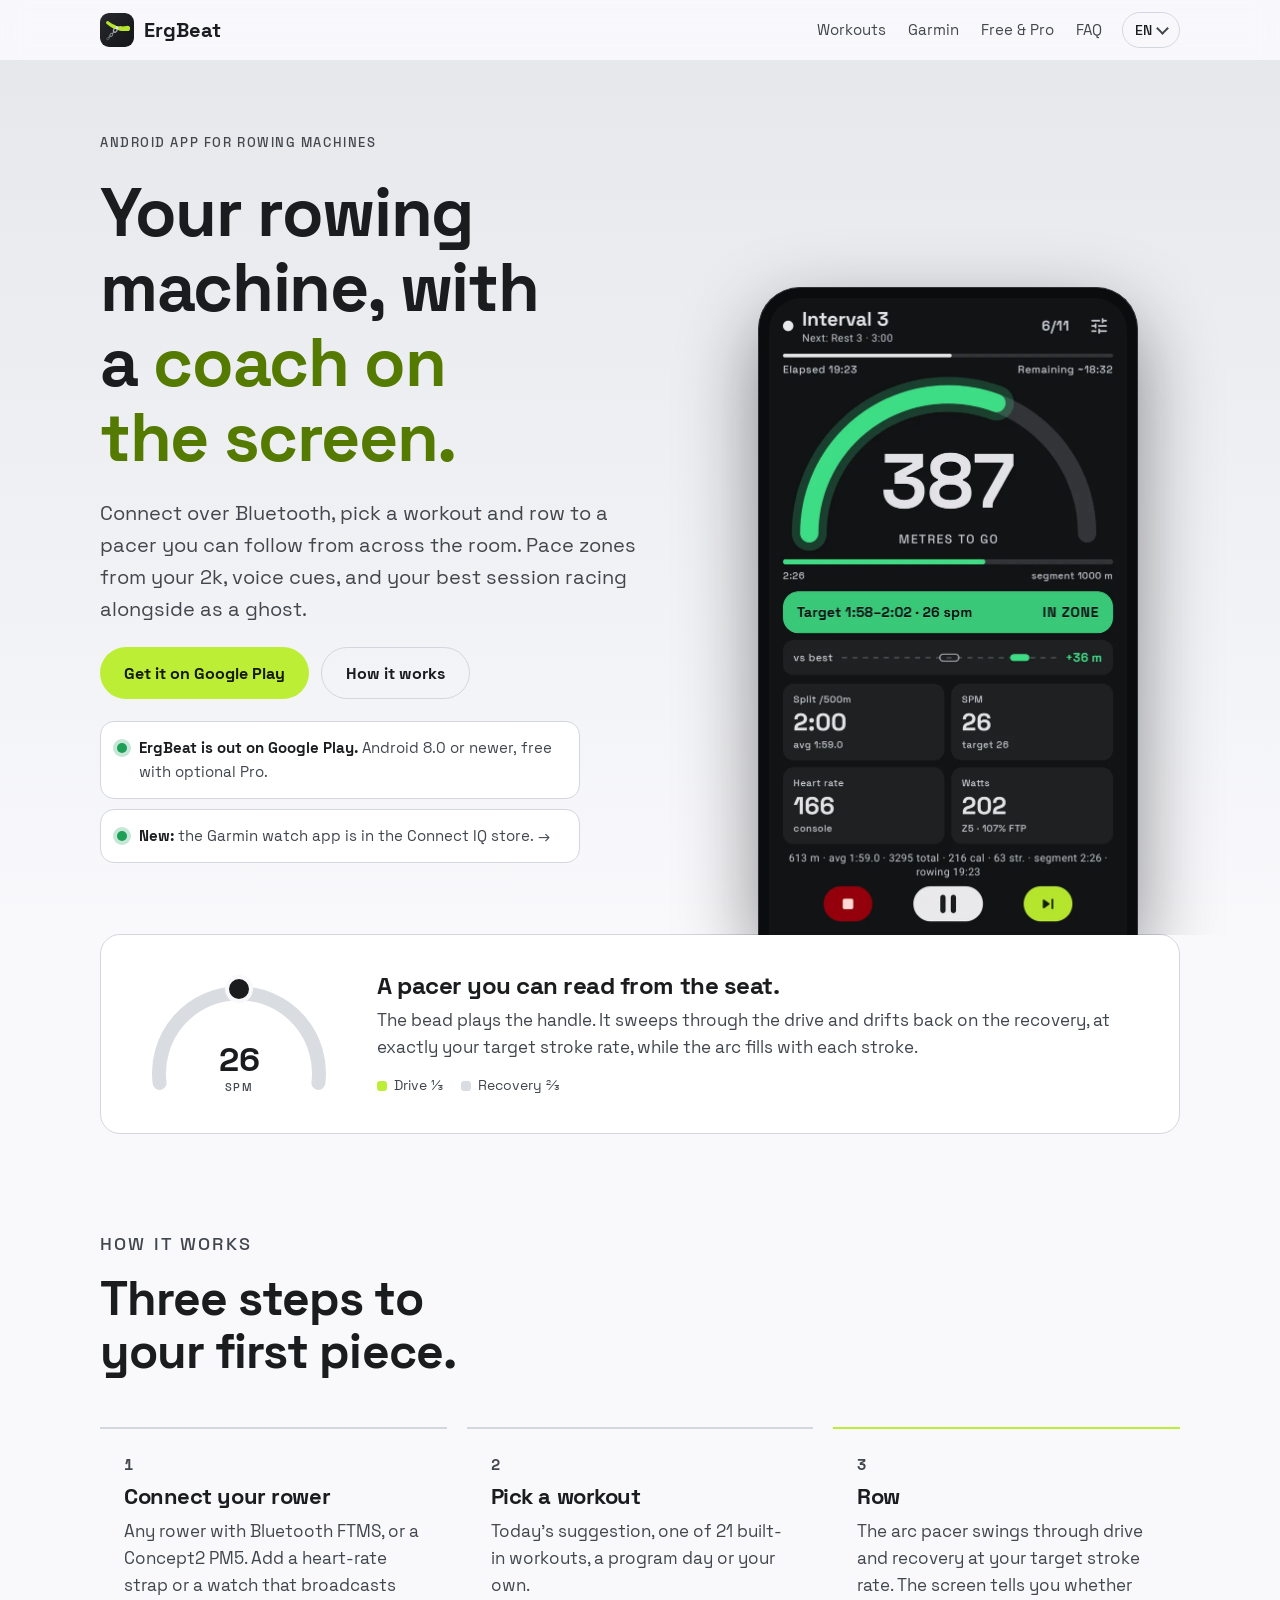
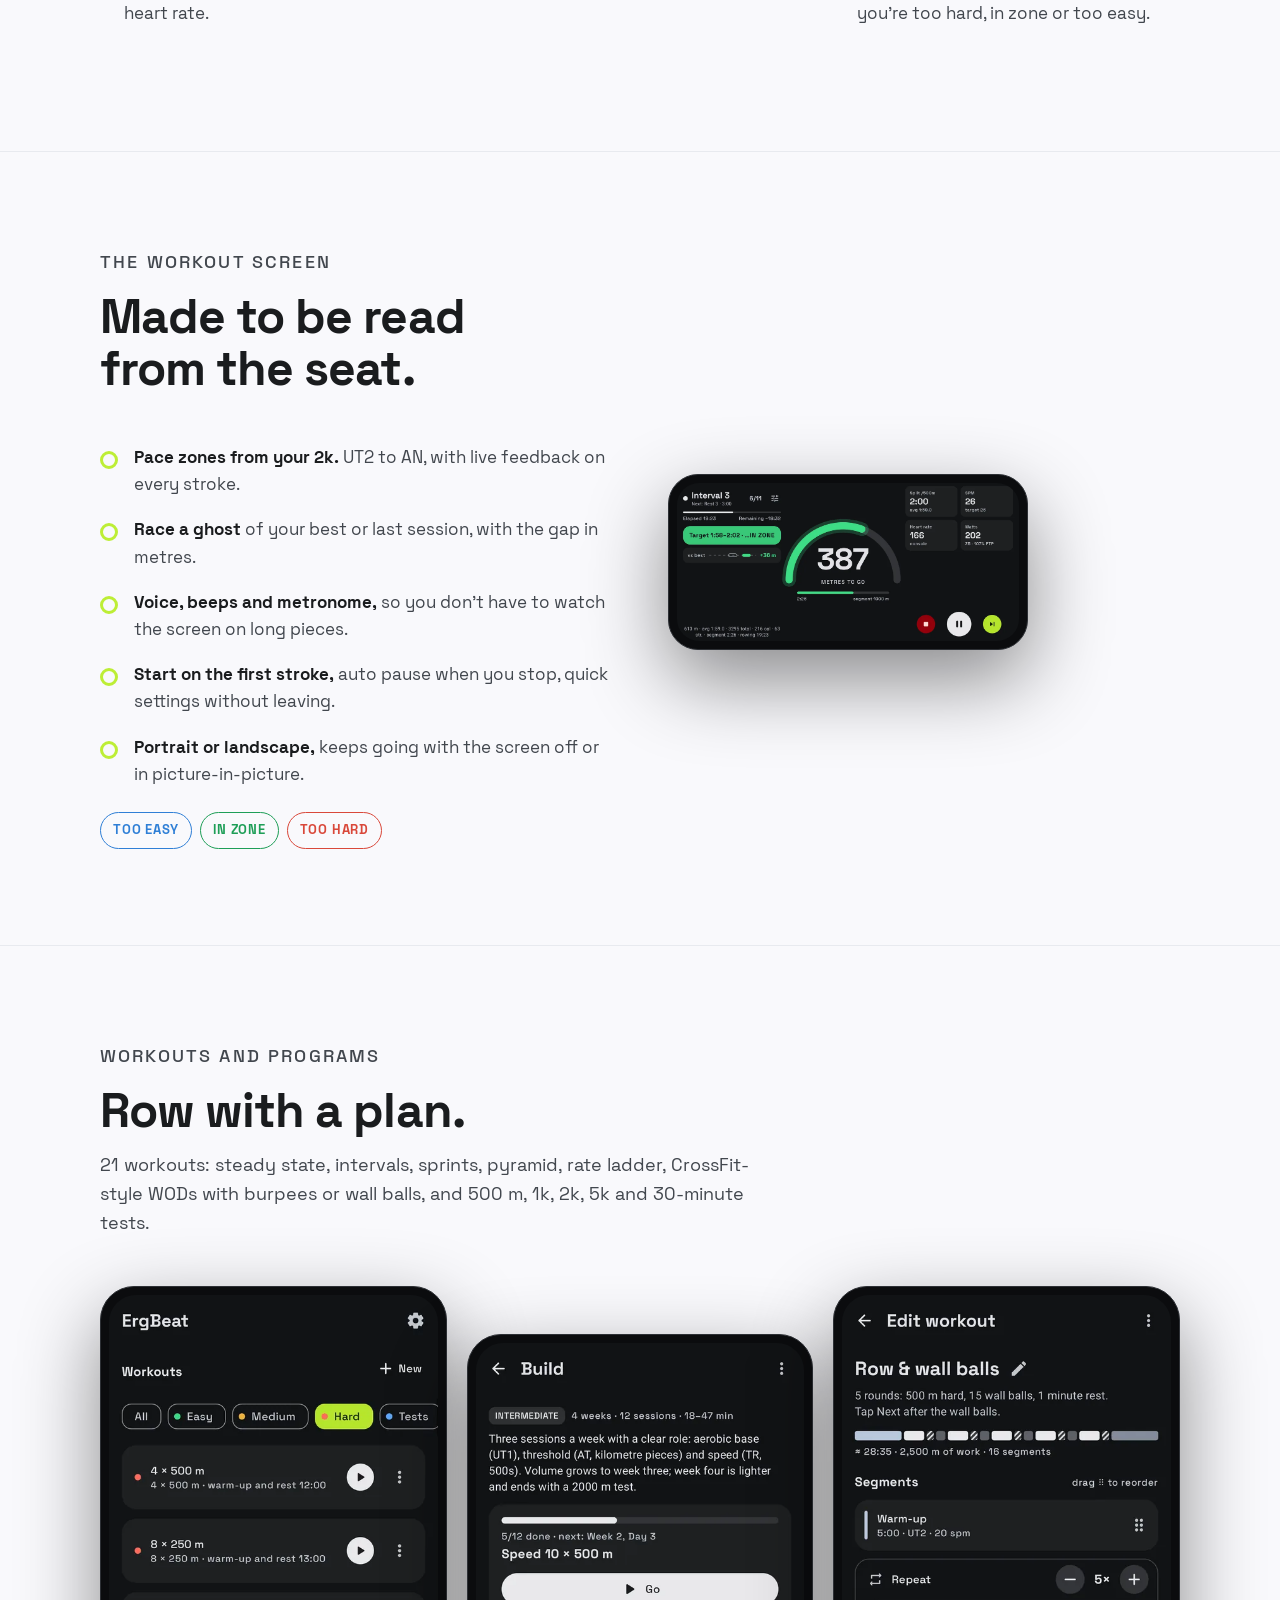
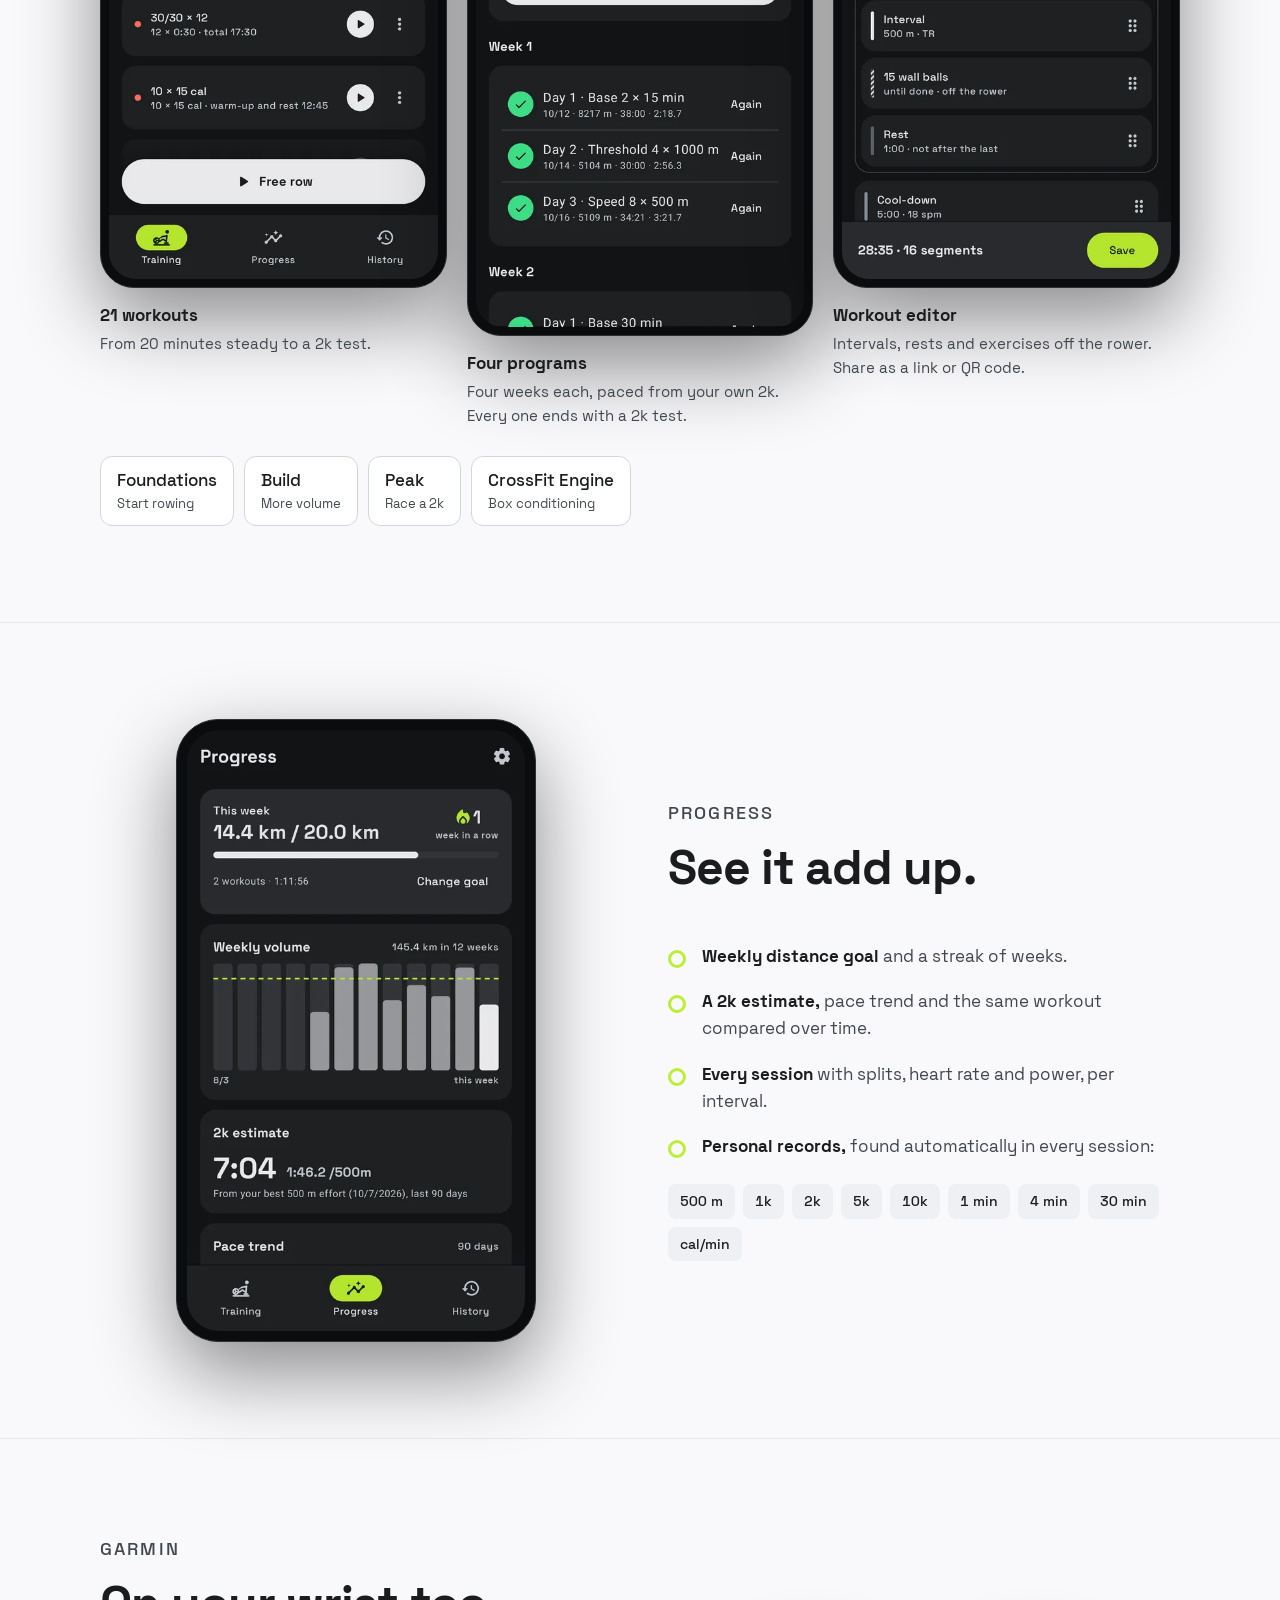
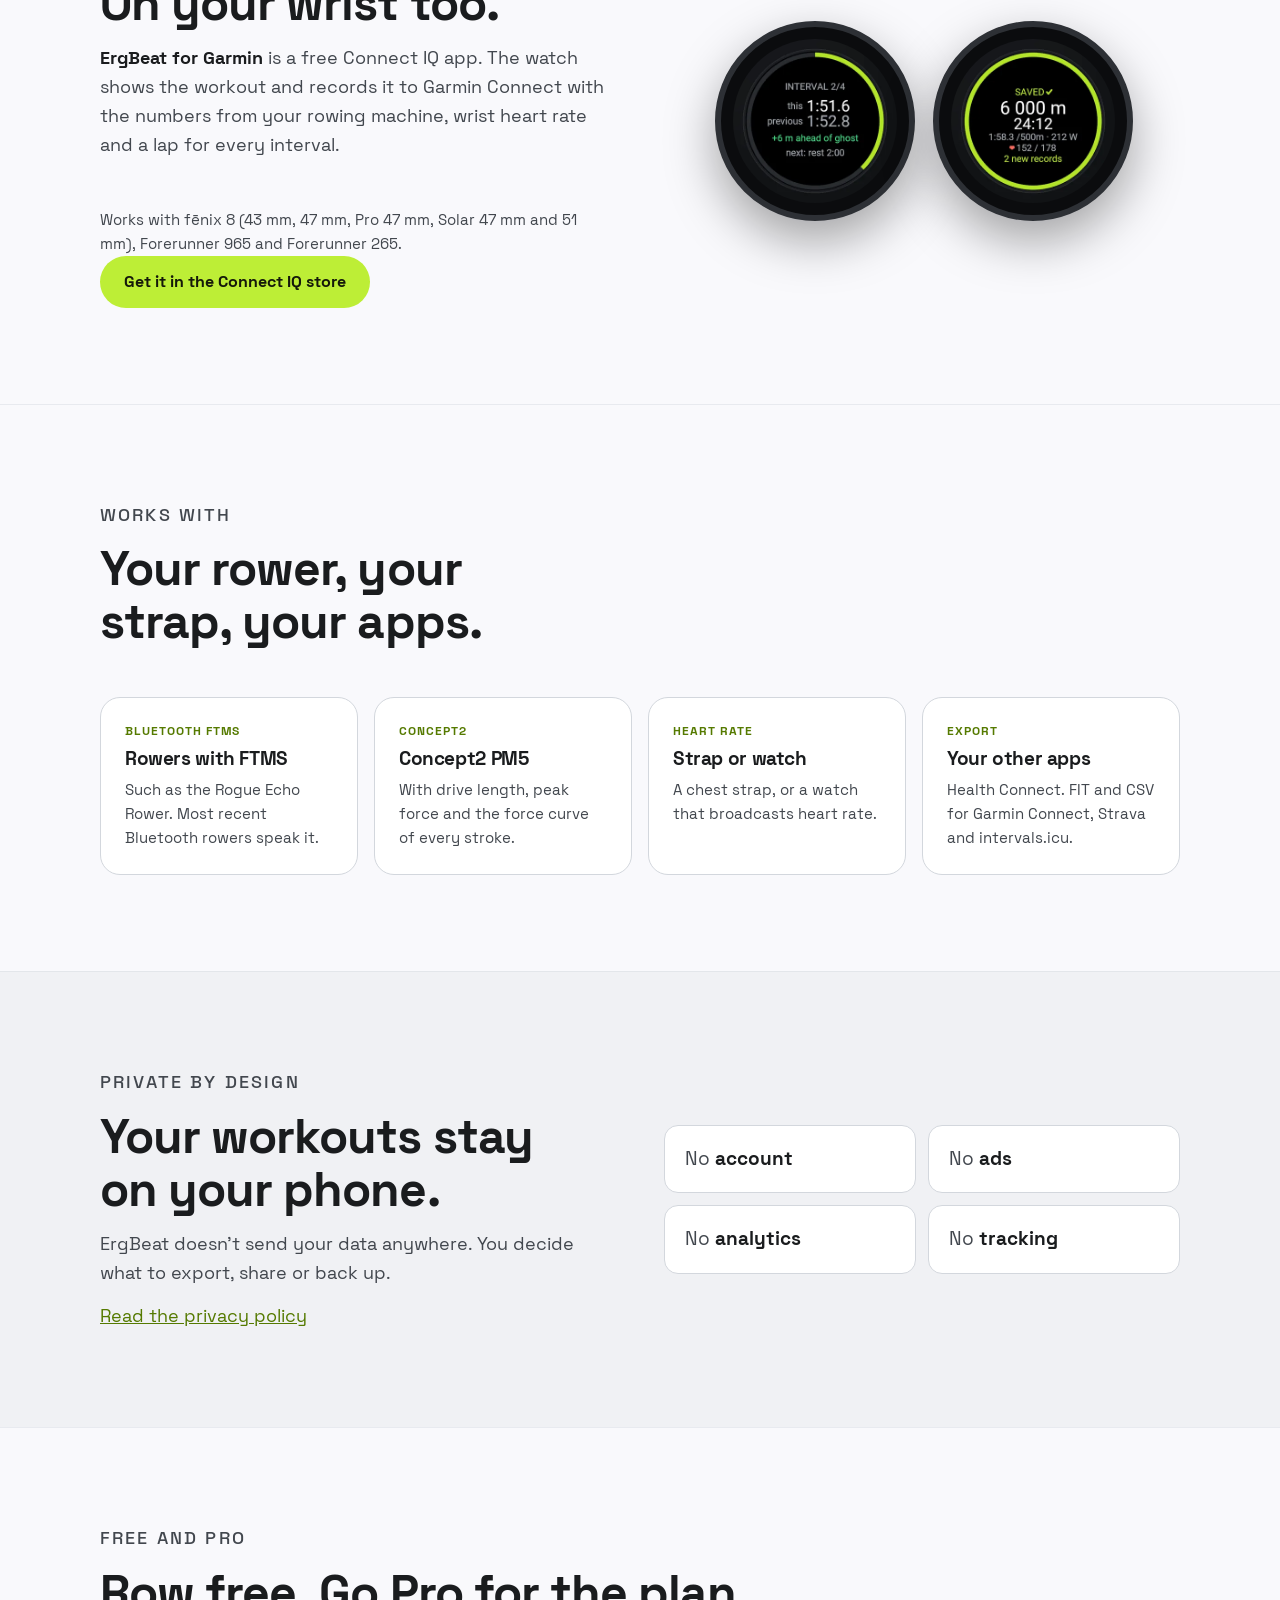
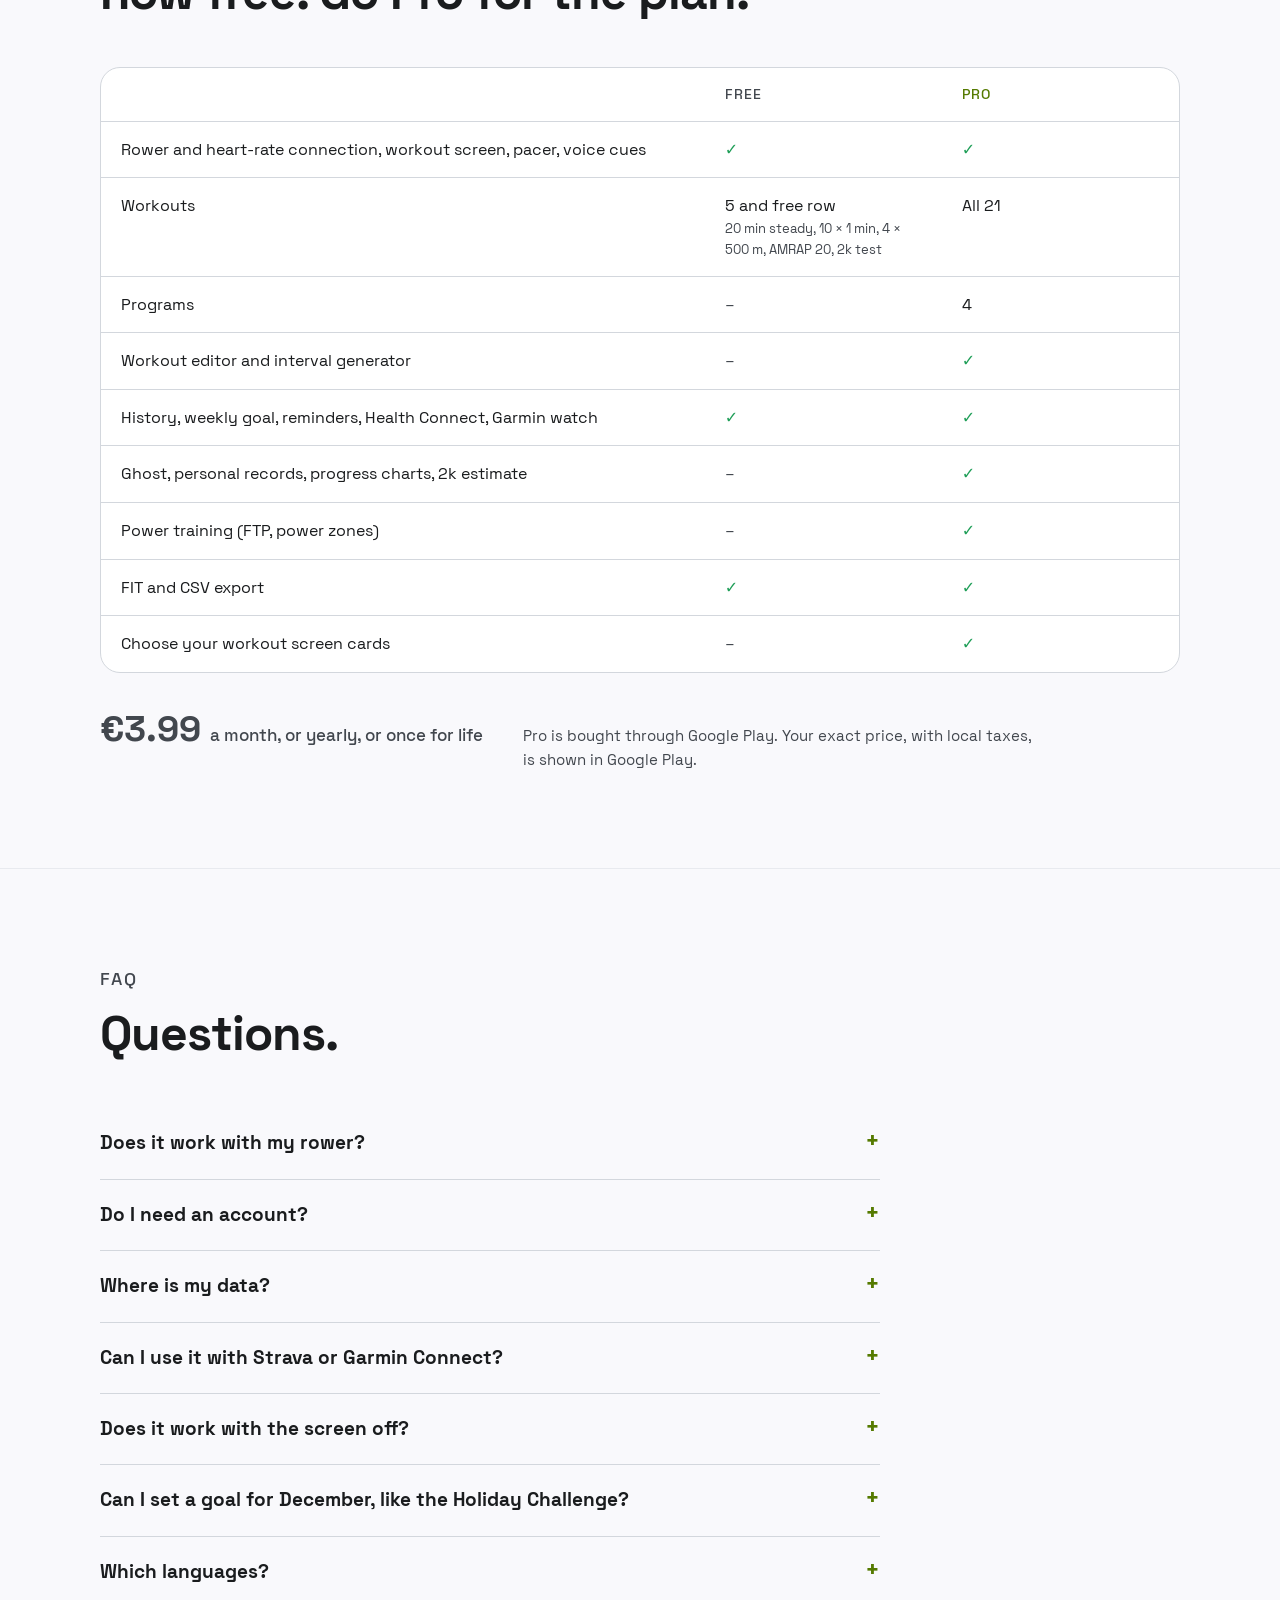
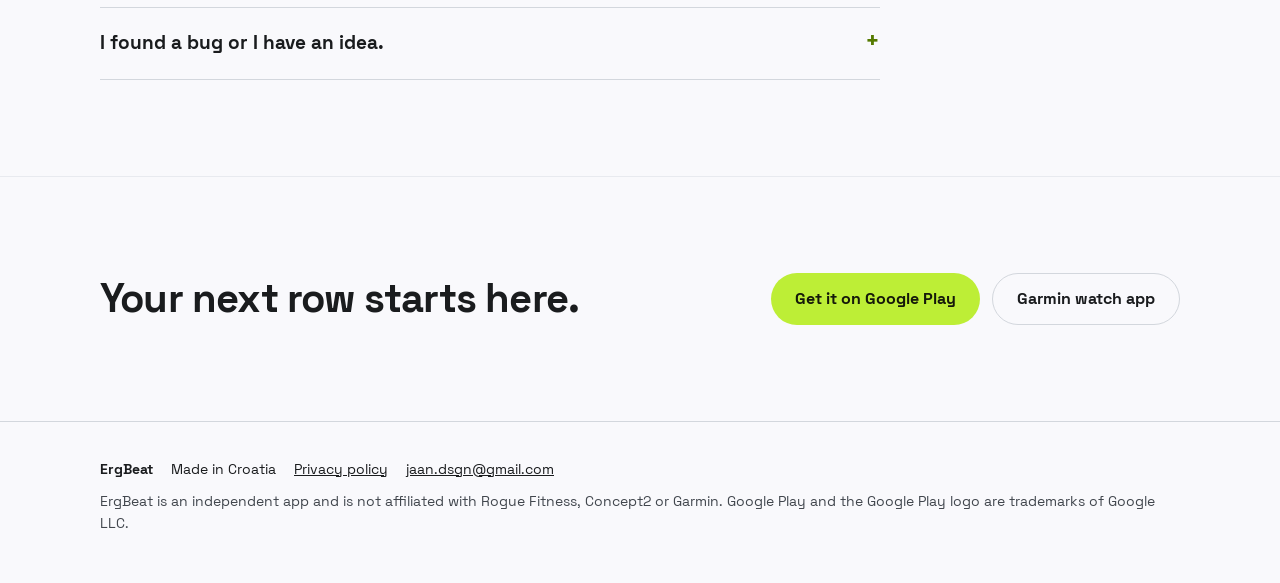
==== commit 74ab40d4: "FAQ: a goal for December (goal for a period, share image), nine languages Concept2 and the Holiday C" ====
--- a/index.html
+++ b/index.html
@@ -240,6 +240,7 @@
       <details><summary>Where is my data?</summary><p>On your phone. You can back it up to a file you choose (for example on Google Drive) and export sessions as FIT or CSV.</p></details>
       <details><summary>Can I use it with Strava or Garmin Connect?</summary><p>Yes. The Garmin watch app records straight to Garmin Connect, and ErgBeat exports FIT files for Strava, Garmin Connect and intervals.icu.</p></details>
       <details><summary>Does it work with the screen off?</summary><p>Yes. The workout keeps running with the screen off, with a notification on the lock screen.</p></details>
+      <details><summary>Can I set a goal for December, like the Holiday Challenge?</summary><p>Yes. Under Progress, set a goal for a period: metres and dates, for example 100,000 m from 26 November to 24 December. ErgBeat shows how much a day you still need and whether you're ahead of plan, and you can share your progress as an image. It works with any rower. The Concept2 Holiday Challenge itself counts metres in the Concept2 Logbook rowed on Concept2 machines.</p></details>
       <details><summary>Which languages?</summary><p>English, Croatian, German, Spanish, French, Italian, Portuguese, Polish and Dutch.</p></details>
       <details><summary>I found a bug or I have an idea.</summary><p>Use <i>Send feedback</i> in the app or write to <a href="mailto:jaan.dsgn@gmail.com">jaan.dsgn@gmail.com</a>.</p></details>
       
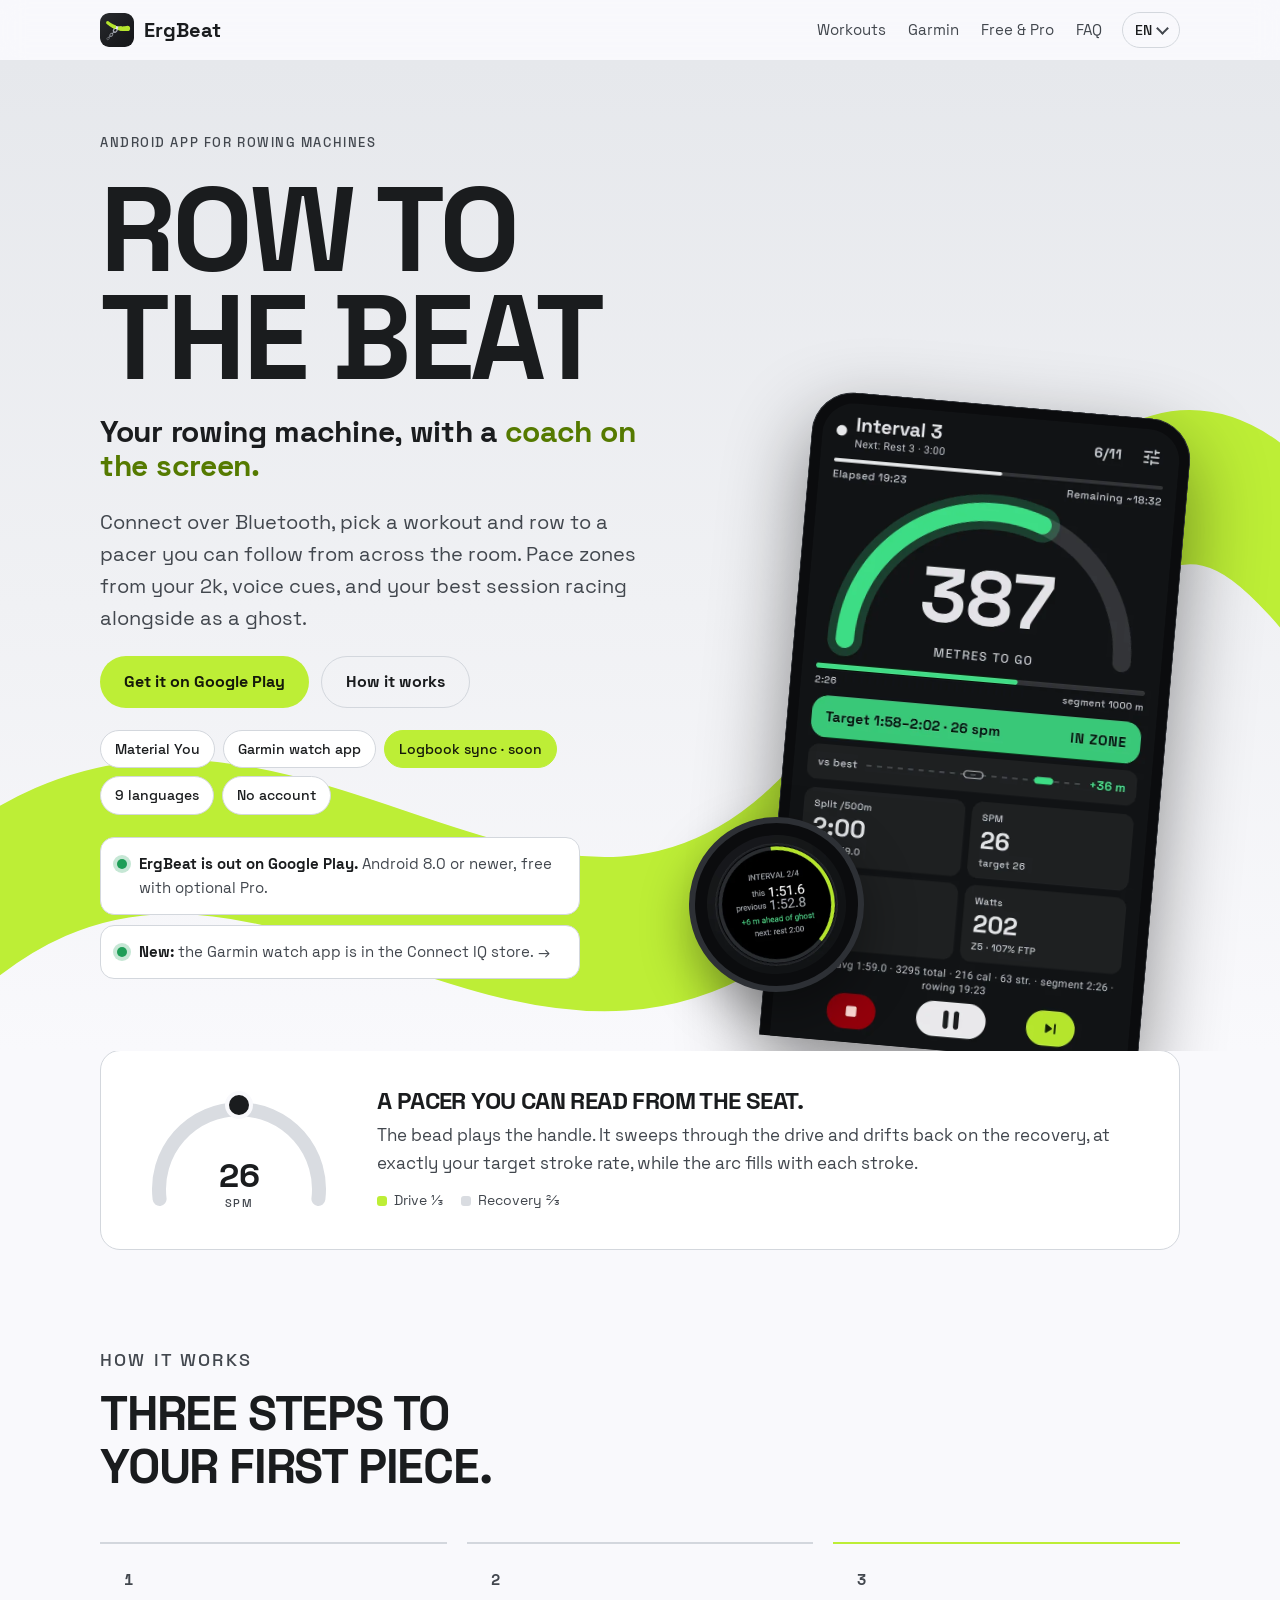
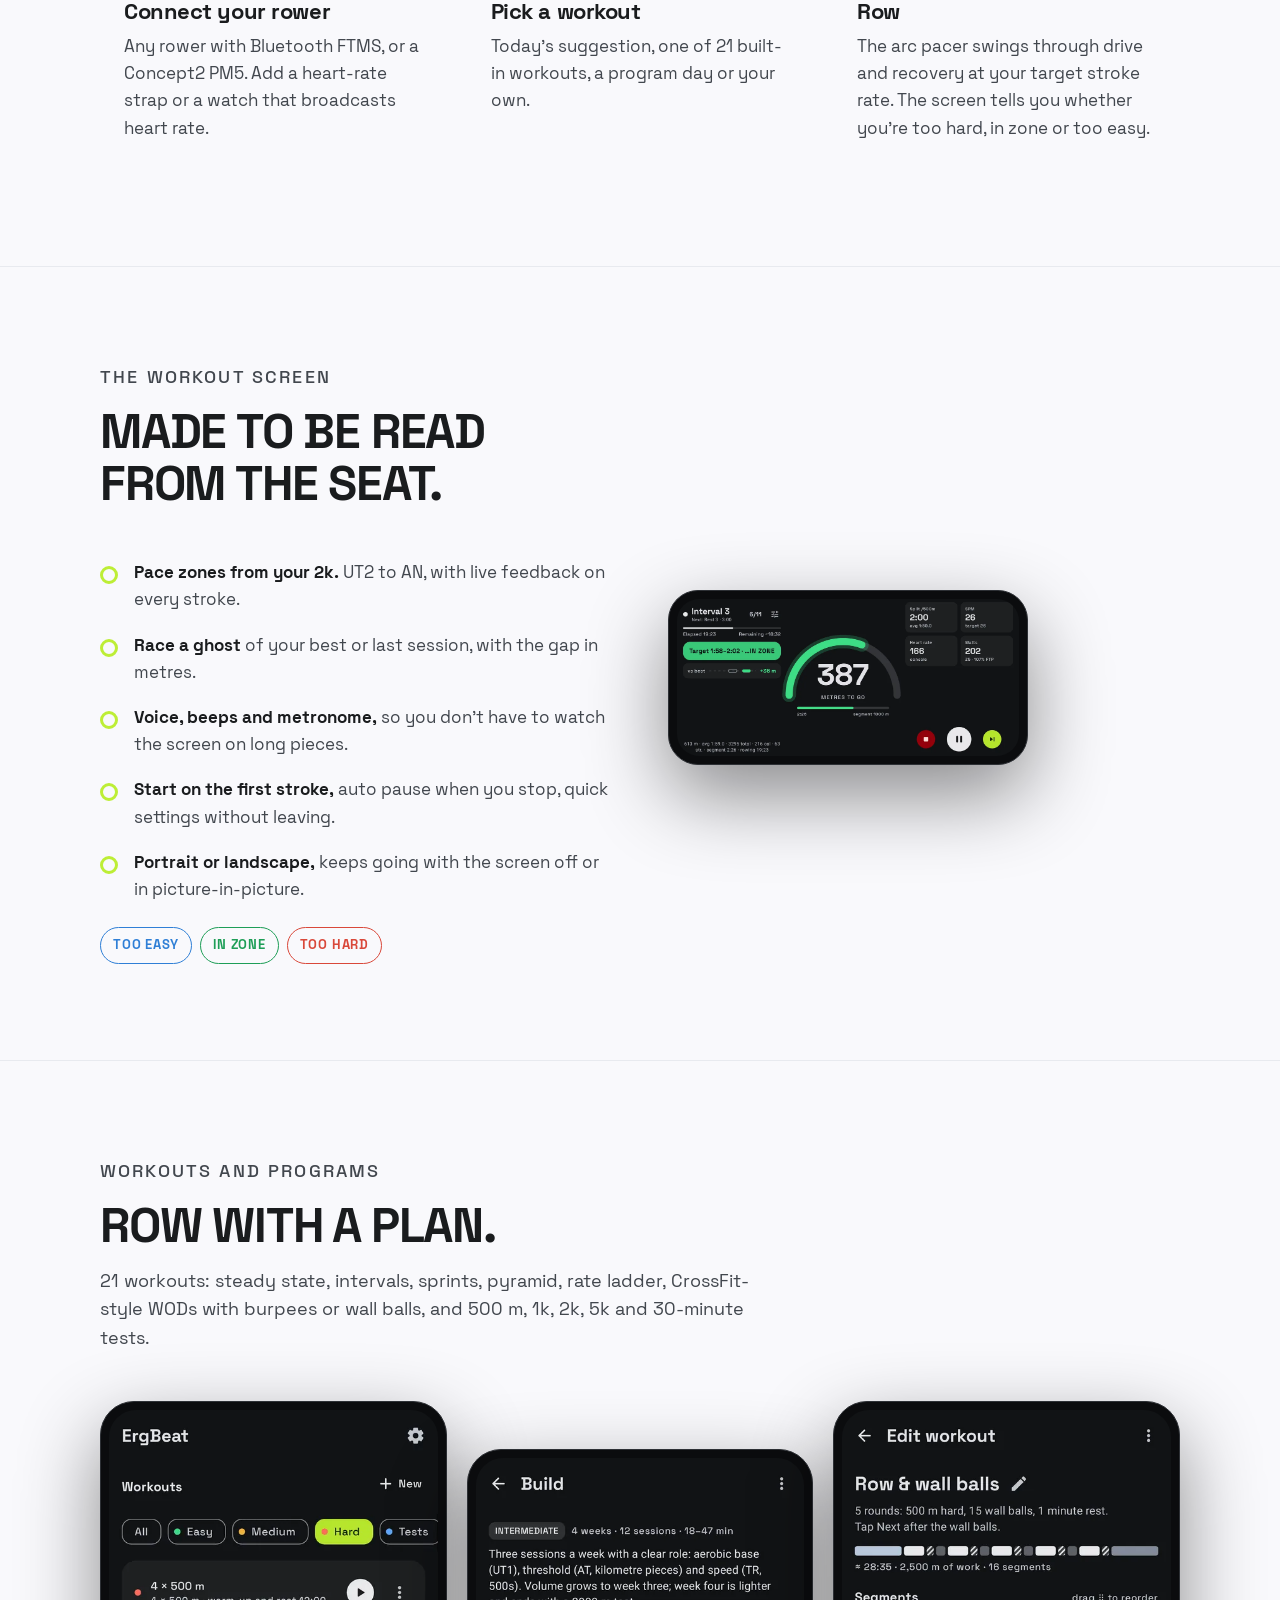
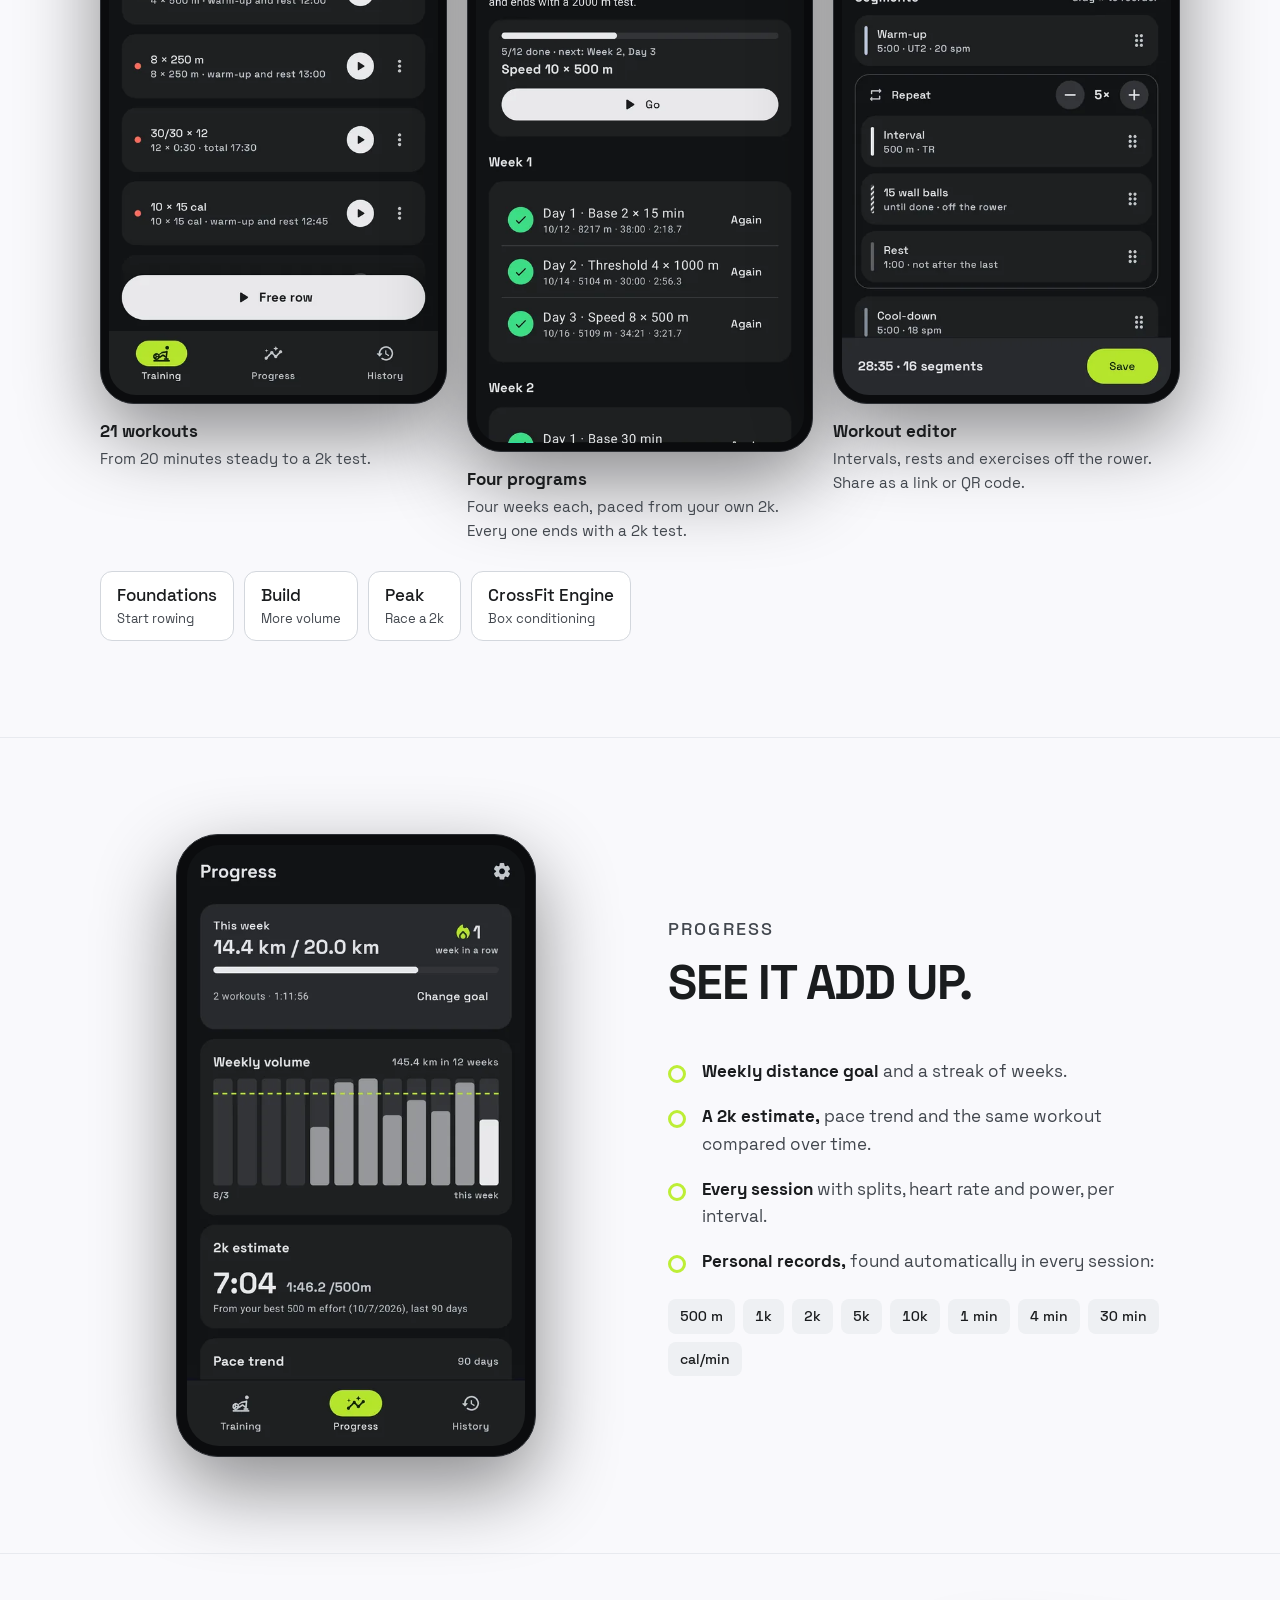
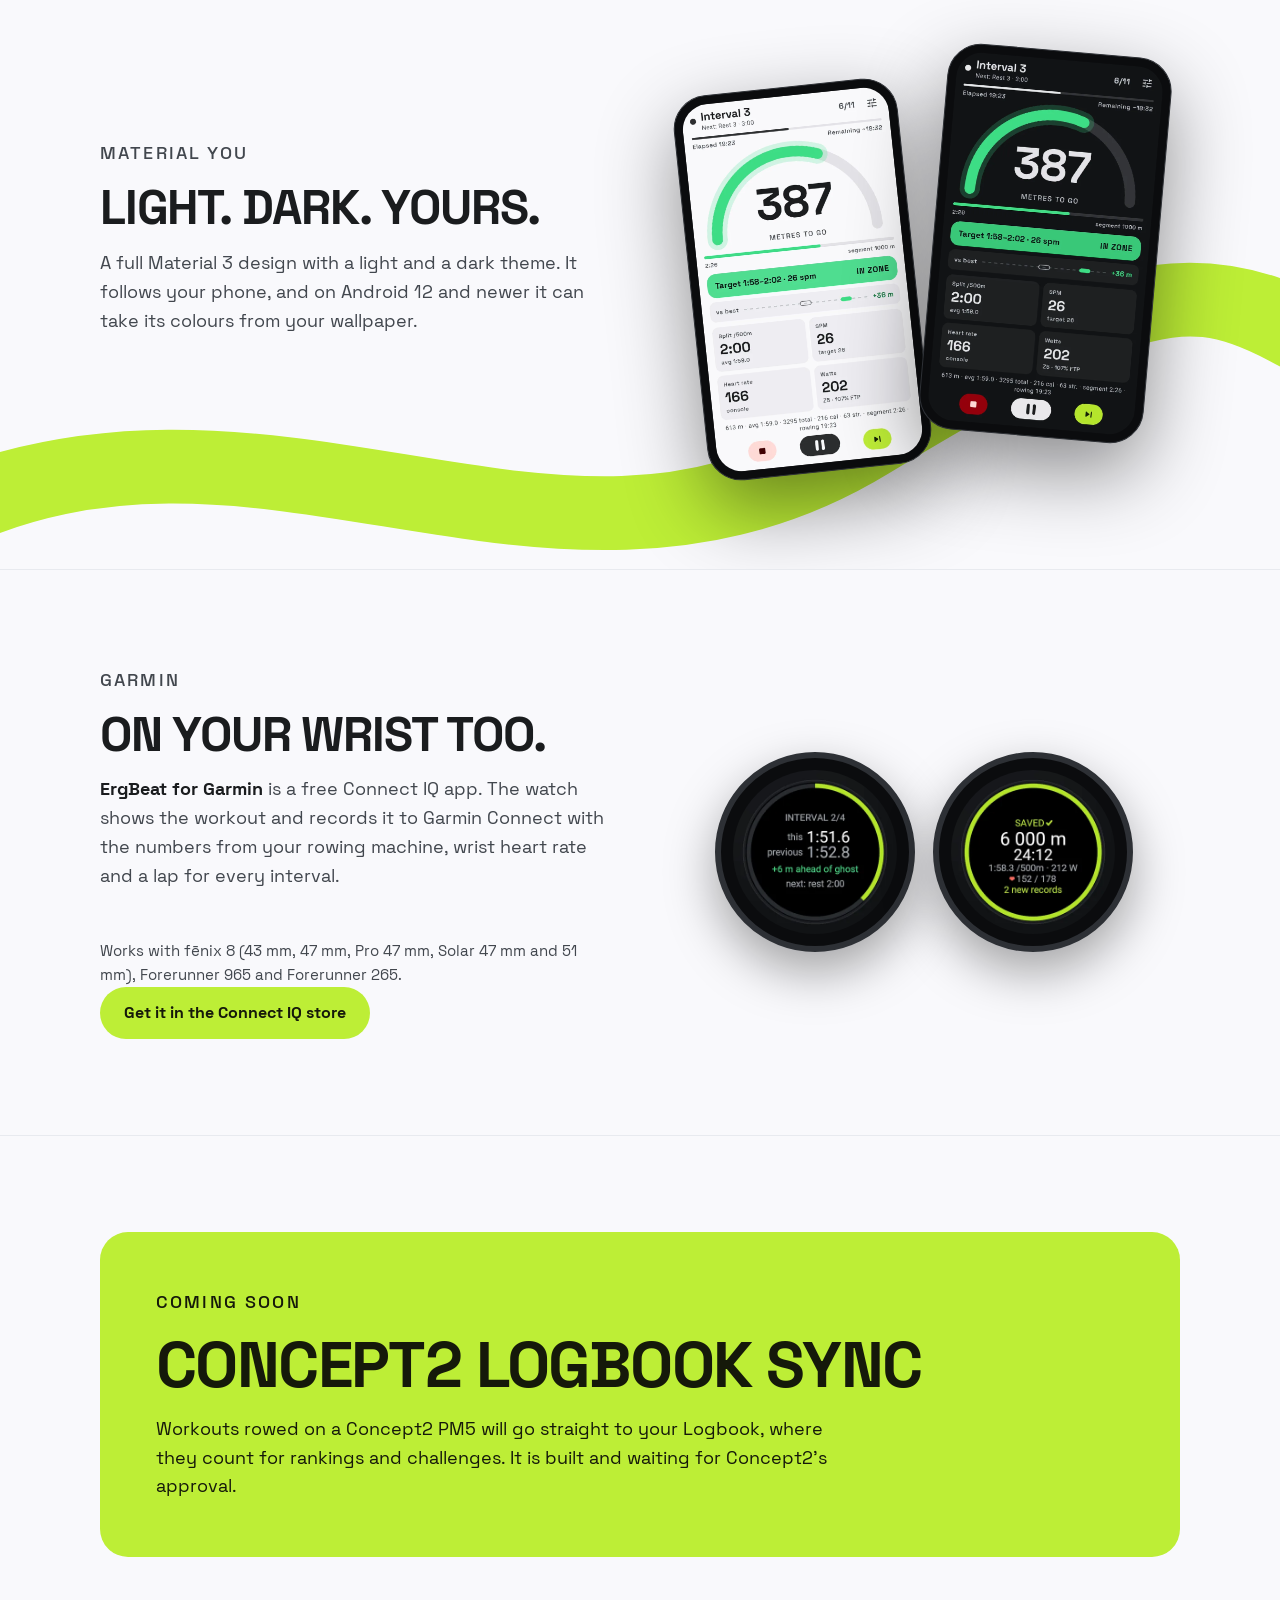
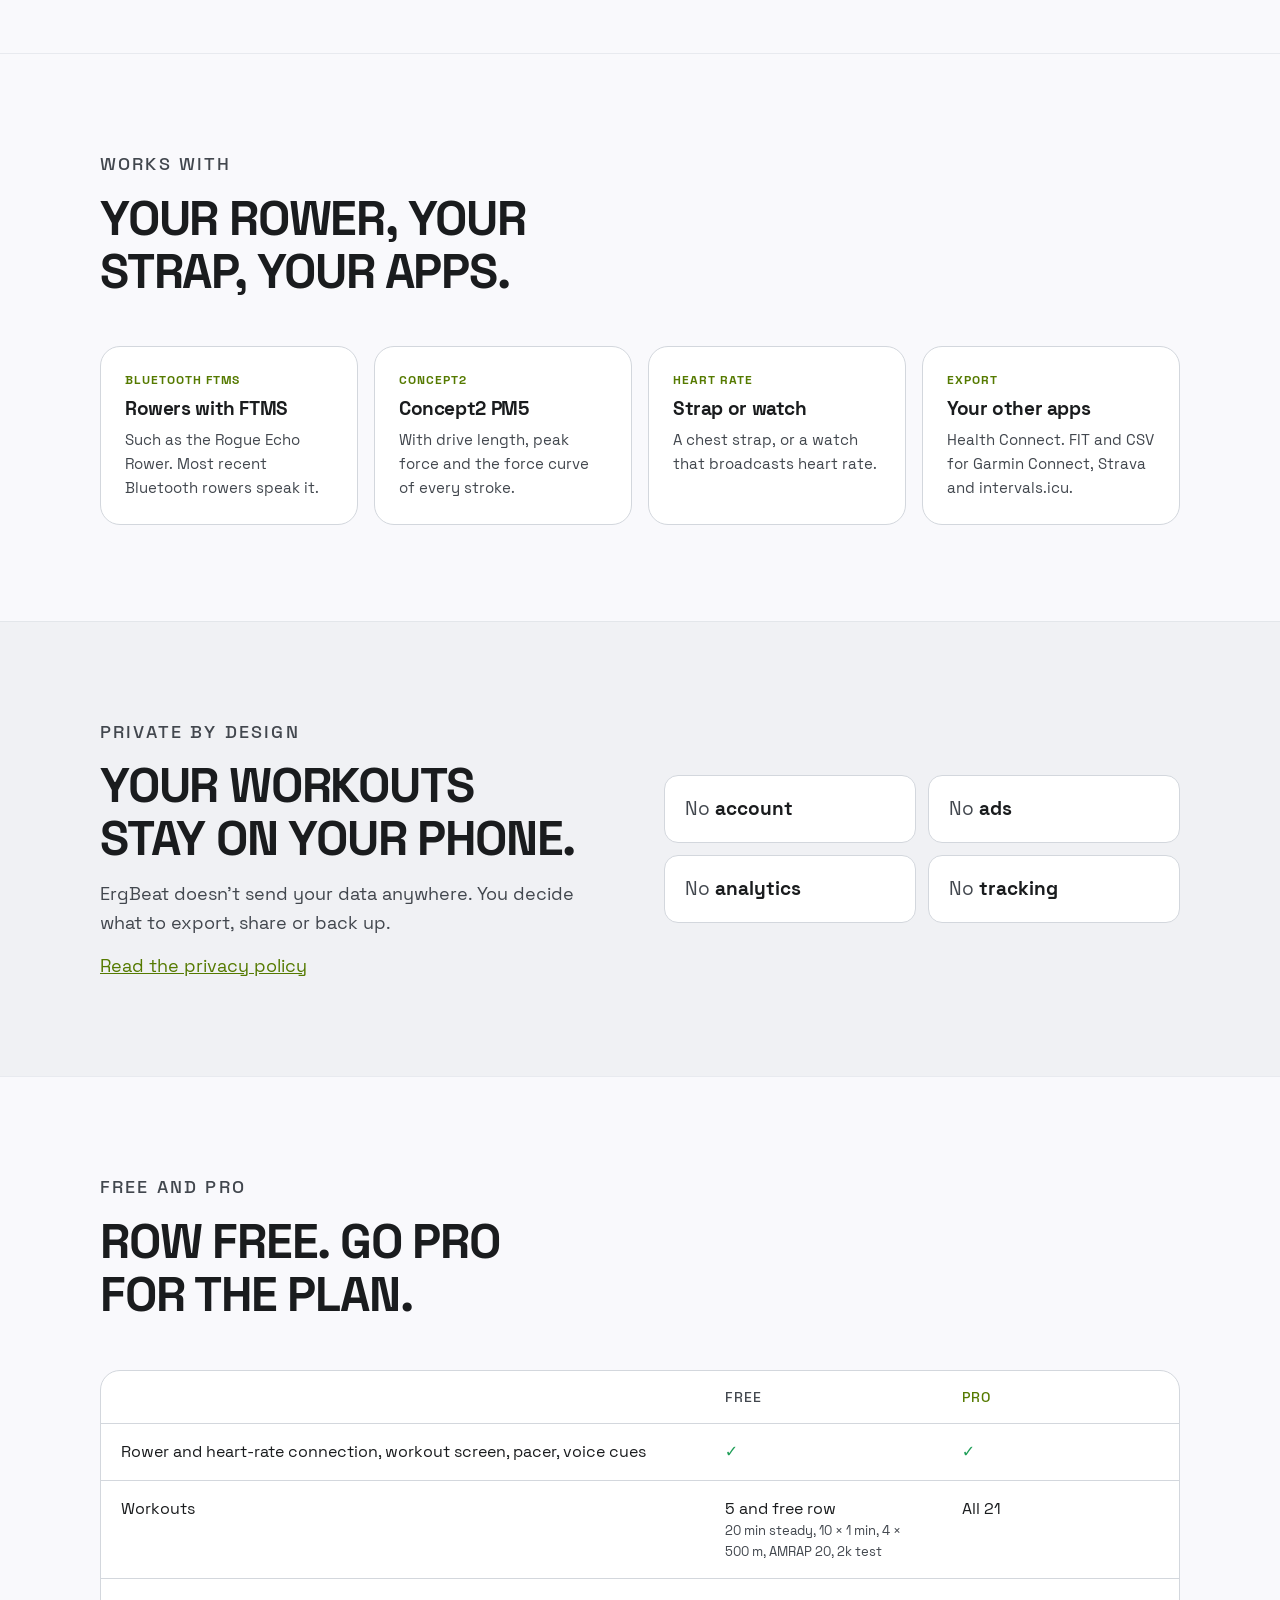
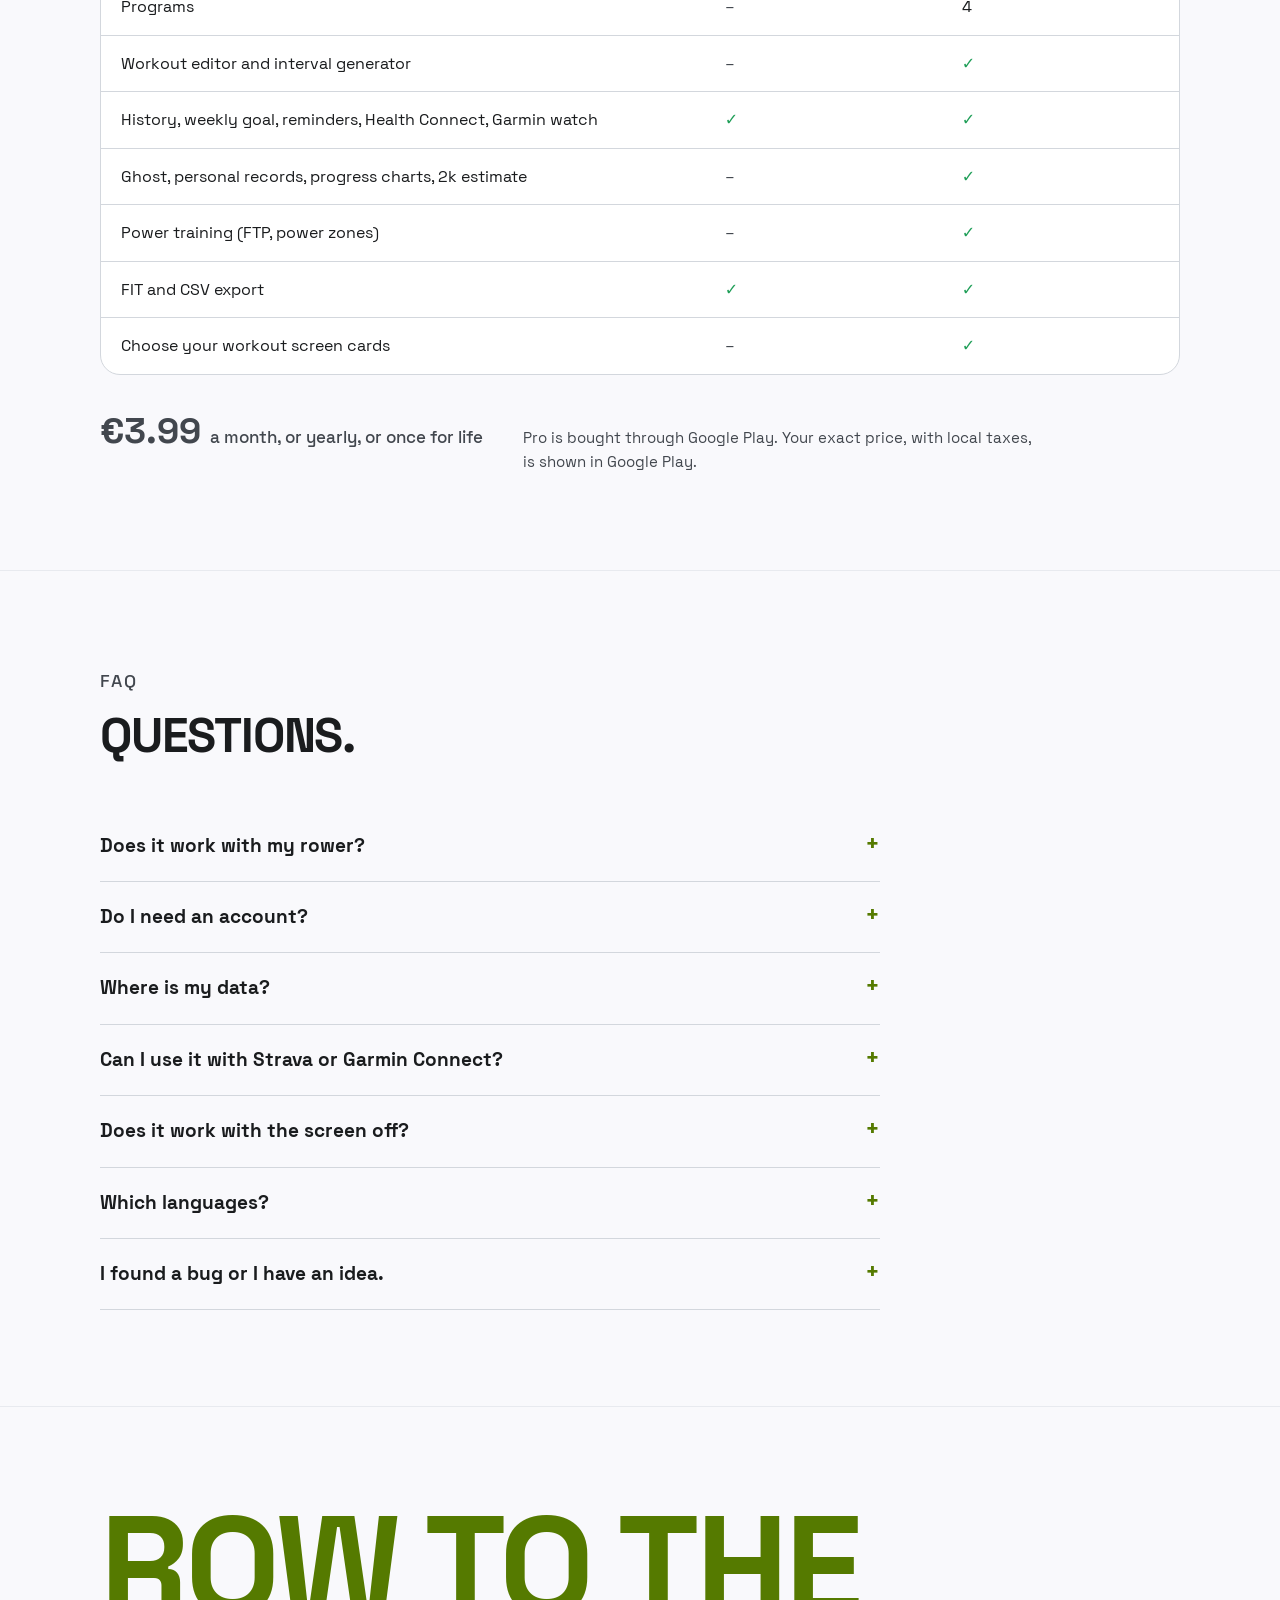
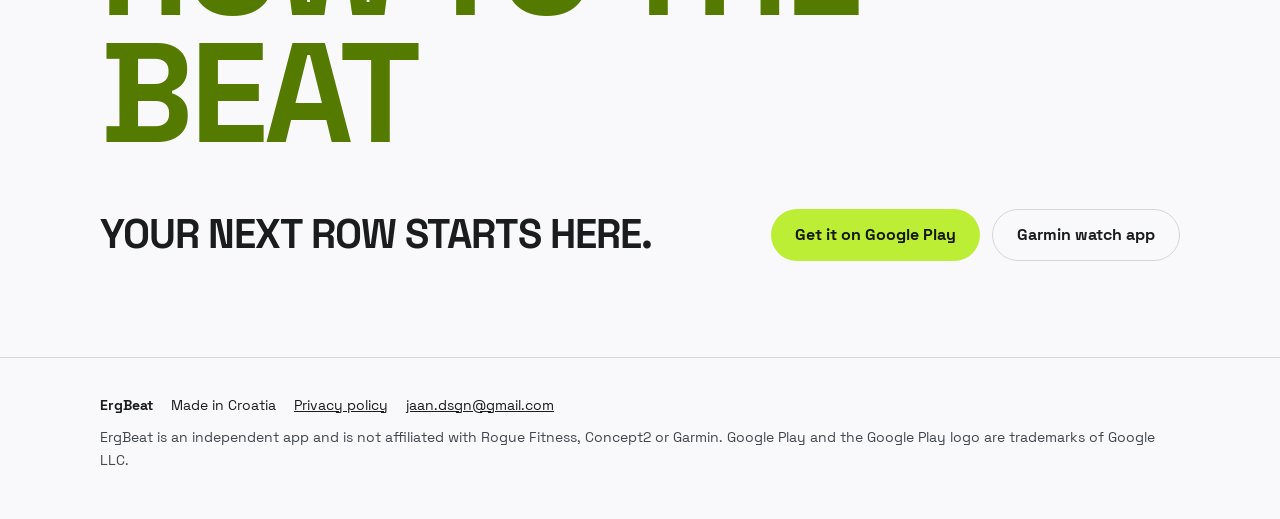
==== commit 5406c361: "Volt line: ribbon hero with a big uppercase line, feature chips, themes band, Logbook sync coming so" ====
--- a/index.html
+++ b/index.html
@@ -61,15 +61,20 @@
 
 <main>
 <div class="hero">
+  <svg class="ribbon" aria-hidden="true" viewBox="0 0 1440 600" preserveAspectRatio="none"><path d="M-80 520 C 300 260, 620 700, 960 400 S 1360 120, 1520 260"/></svg>
   <div class="wrap">
     <div class="hero-copy">
       <p class="label">Android app for rowing machines</p>
-      <h1>Your rowing machine, with a <em>coach on the screen.</em></h1>
+      <h1>Row to the beat</h1>
+      <p class="hero-sub">Your rowing machine, with a <em>coach on the screen.</em></p>
       <p class="lede">Connect over Bluetooth, pick a workout and row to a pacer you can follow from across the room. Pace zones from your 2k, voice cues, and your best session racing alongside as a ghost.</p>
       <div class="cta">
         <a class="btn btn-volt" href="https://play.google.com/store/apps/details?id=com.kriative.ergbeat">Get it on Google Play</a>
         <a class="btn btn-ghost" href="#how">How it works</a>
       </div>
+      <ul class="chips">
+        <li>Material You</li><li>Garmin watch app</li><li class="soon">Logbook sync · soon</li><li>9 languages</li><li>No account</li>
+      </ul>
       <div class="notes">
         <div class="tester"><span class="dot" aria-hidden="true"></span><p><b>ErgBeat is out on Google Play.</b> Android 8.0 or newer, free with optional Pro.</p></div>
         <a class="tester tester-link" href="https://apps.garmin.com/en-US/apps/ac5a308d-259f-4e7f-b3a2-029785e9e4a5"><span class="dot" aria-hidden="true"></span><p><b>New:</b> the Garmin watch app is in the Connect IQ store. <span aria-hidden="true">→</span></p></a>
@@ -77,6 +82,7 @@
     </div>
     <div class="hero-visual">
       <div class="phone"><img src="assets/img/live-en.webp" width="720" height="1281" alt="ErgBeat workout screen: interval 3 of a 5 × 1000 m workout, 387 metres to go, in zone, 36 metres ahead of the ghost." fetchpriority="high"></div>
+      <div class="watch hero-watch"><img src="assets/img/watch-interval.webp" width="360" height="360" alt="Watch screen during an interval: split this interval and the previous one, metres ahead of the ghost."></div>
     </div>
   </div>
 </div>
@@ -167,6 +173,20 @@
   </div>
 </section>
 
+<section id="themes" class="band">
+  <svg class="ribbon" aria-hidden="true" viewBox="0 0 1440 600" preserveAspectRatio="none"><path d="M-80 520 C 300 260, 620 700, 960 400 S 1360 120, 1520 260"/></svg>
+  <div class="wrap split">
+    <div>
+      <div class="head"><p class="label">Material You</p><h2>Light. Dark. Yours.</h2>
+        <p>A full Material 3 design with a light and a dark theme. It follows your phone, and on Android 12 and newer it can take its colours from your wallpaper.</p></div>
+    </div>
+    <div class="pair">
+      <div class="phone"><img src="assets/img/live-light.webp" width="720" height="1281" alt="Live workout screen in the light theme" loading="lazy"></div>
+      <div class="phone"><img src="assets/img/live-dark.webp" width="720" height="1281" alt="Live workout screen in the dark theme" loading="lazy"></div>
+    </div>
+  </div>
+</section>
+
 <section id="garmin">
   <div class="wrap split">
     <div>
@@ -178,6 +198,16 @@
     <div class="watches">
       <div class="watch"><img src="assets/img/watch-interval.webp" width="360" height="360" alt="Watch screen during an interval: split this interval and the previous one, metres ahead of the ghost." loading="lazy"></div>
       <div class="watch"><img src="assets/img/watch-summary.webp" width="360" height="360" alt="Watch summary screen after the workout." loading="lazy"></div>
+    </div>
+  </div>
+</section>
+
+<section id="logbook">
+  <div class="wrap">
+    <div class="sooncard">
+      <p class="label">Coming soon</p>
+      <h2>Concept2 Logbook sync</h2>
+      <p>Workouts rowed on a Concept2 PM5 will go straight to your Logbook, where they count for rankings and challenges. It is built and waiting for Concept2’s approval.</p>
     </div>
   </div>
 </section>
@@ -240,7 +270,6 @@
       <details><summary>Where is my data?</summary><p>On your phone. You can back it up to a file you choose (for example on Google Drive) and export sessions as FIT or CSV.</p></details>
       <details><summary>Can I use it with Strava or Garmin Connect?</summary><p>Yes. The Garmin watch app records straight to Garmin Connect, and ErgBeat exports FIT files for Strava, Garmin Connect and intervals.icu.</p></details>
       <details><summary>Does it work with the screen off?</summary><p>Yes. The workout keeps running with the screen off, with a notification on the lock screen.</p></details>
-      <details><summary>Can I set a goal for December, like the Holiday Challenge?</summary><p>Yes. Under Progress, set a goal for a period: metres and dates, for example 100,000 m from 26 November to 24 December. ErgBeat shows how much a day you still need and whether you're ahead of plan, and you can share your progress as an image. It works with any rower. The Concept2 Holiday Challenge itself counts metres in the Concept2 Logbook rowed on Concept2 machines.</p></details>
       <details><summary>Which languages?</summary><p>English, Croatian, German, Spanish, French, Italian, Portuguese, Polish and Dutch.</p></details>
       <details><summary>I found a bug or I have an idea.</summary><p>Use <i>Send feedback</i> in the app or write to <a href="mailto:jaan.dsgn@gmail.com">jaan.dsgn@gmail.com</a>.</p></details>
       
@@ -250,6 +279,7 @@
 
 <section class="closing">
   <div class="wrap">
+    <p class="shout" aria-hidden="true">Row to the beat</p>
     <h2>Your next row starts here.</h2>
     <div class="cta">
       <a class="btn btn-volt" href="https://play.google.com/store/apps/details?id=com.kriative.ergbeat">Get it on Google Play</a>
--- a/assets/site.css
+++ b/assets/site.css
@@ -245,3 +245,35 @@
 .models b,.head p b{color:var(--fg)}
 .sr{position:absolute;width:1px;height:1px;overflow:hidden;clip:rect(0 0 0 0)}
 .sr:focus{position:fixed;left:max(16px,env(safe-area-inset-left,0px));top:calc(env(safe-area-inset-top,0px) + 12px);width:auto;height:auto;clip:auto;z-index:40;background:var(--volt);color:var(--on-volt);padding:10px 16px;border-radius:999px;font-weight:700}
+
+/* ---- Volt line (November 2026): a volt ribbon behind the hero and bands, uppercase display type ---- */
+.ribbon{position:absolute;inset:auto 0 0 0;width:100%;height:78%;pointer-events:none;z-index:0}
+.ribbon path{fill:none;stroke:var(--volt);stroke-width:120;stroke-linecap:round;vector-effect:none}
+.hero{position:relative}
+.hero .wrap{position:relative;z-index:1}
+.hero h1{font-size:clamp(52px,9.4vw,124px);line-height:.9;letter-spacing:-.03em;text-transform:uppercase;overflow-wrap:anywhere}
+.hero-sub{font-size:clamp(22px,2.6vw,30px);font-weight:700;line-height:1.15;letter-spacing:-.01em}
+.hero-sub em{font-style:normal;color:var(--volt-ink)}
+.chips{list-style:none;margin:0;padding:0;display:flex;flex-wrap:wrap;gap:8px}
+.chips li{padding:7px 14px;border-radius:999px;background:var(--surface);border:1px solid var(--line);font-size:14px;font-weight:500;color:var(--fg)}
+.chips li.soon{background:var(--volt);border-color:var(--volt);color:var(--on-volt)}
+.hero-visual .phone{transform:rotate(5deg);transform-origin:50% 100%}
+.hero-watch{position:absolute;left:-18%;bottom:9%;width:46%;transform:rotate(-6deg)}
+.head h2,.pacer h2,.closing h2{text-transform:uppercase;letter-spacing:-.025em;overflow-wrap:anywhere;hyphens:auto}
+.band{position:relative;overflow:hidden}
+.band .wrap{position:relative;z-index:1}
+.band .ribbon{height:60%}
+.pair{display:flex;gap:18px;justify-content:center;align-items:flex-start}
+.pair .phone{width:min(240px,44%);border-radius:34px;padding:8px}
+.pair .phone img{border-radius:26px}
+.pair .phone:first-child{transform:rotate(-6deg);margin-top:36px}
+.pair .phone:last-child{transform:rotate(5deg)}
+.sooncard{background:var(--volt);color:var(--on-volt);border-radius:28px;padding:clamp(28px,5vw,56px);display:flex;flex-direction:column;gap:14px}
+.sooncard .label{color:var(--on-volt)}
+.sooncard h2{font-size:clamp(32px,5.4vw,64px);text-transform:uppercase;letter-spacing:-.025em;overflow-wrap:anywhere}
+.sooncard p{font-size:18px;max-width:38em}
+.closing{position:relative;overflow:hidden}
+.closing .shout{font-size:clamp(44px,11vw,150px);font-weight:700;line-height:.9;letter-spacing:-.03em;text-transform:uppercase;color:var(--volt-ink);margin-bottom:28px;overflow-wrap:anywhere}
+@media (max-width:860px){.hero-watch{left:-4%;width:38%}.ribbon path{stroke-width:150}}
+.closing .shout{flex-basis:100%}
+@media (max-width:900px){.hero .ribbon{height:520px}.band .ribbon{height:300px}.hero-visual .phone{transform:rotate(3deg)}}
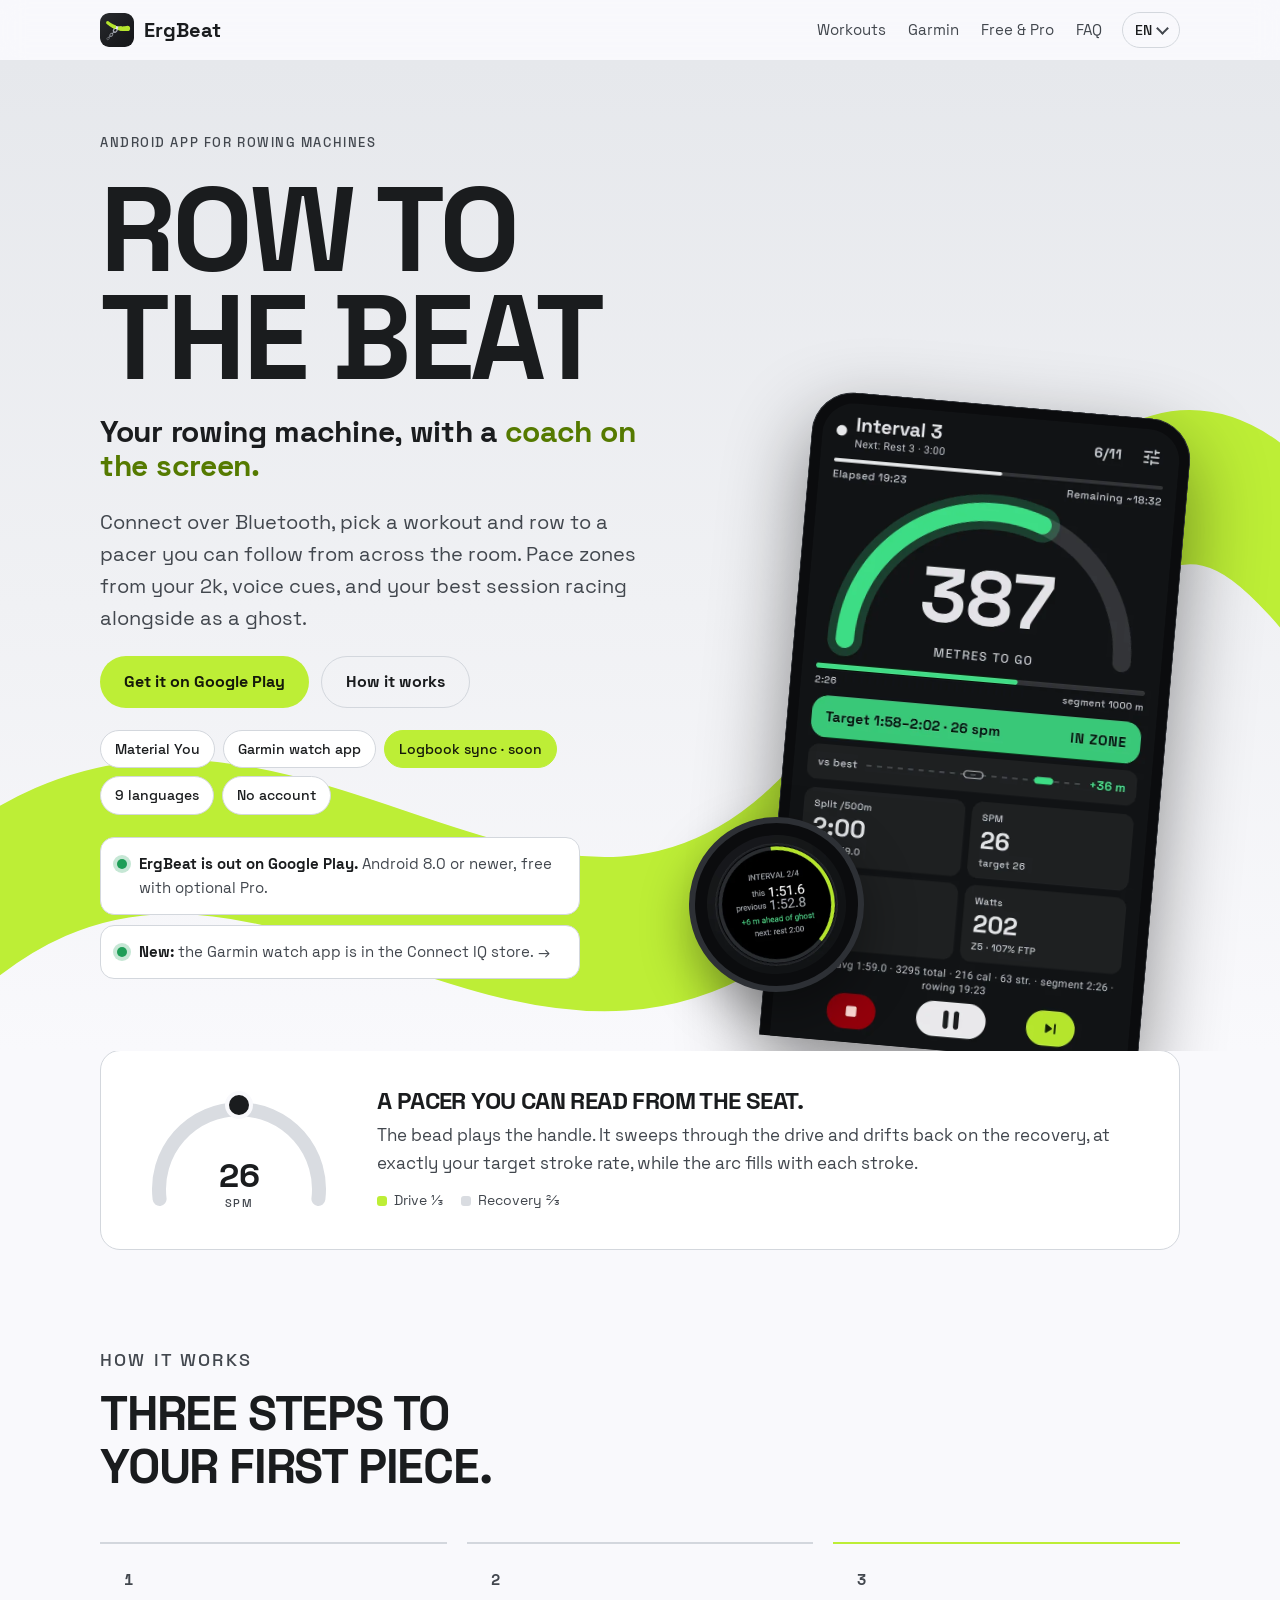
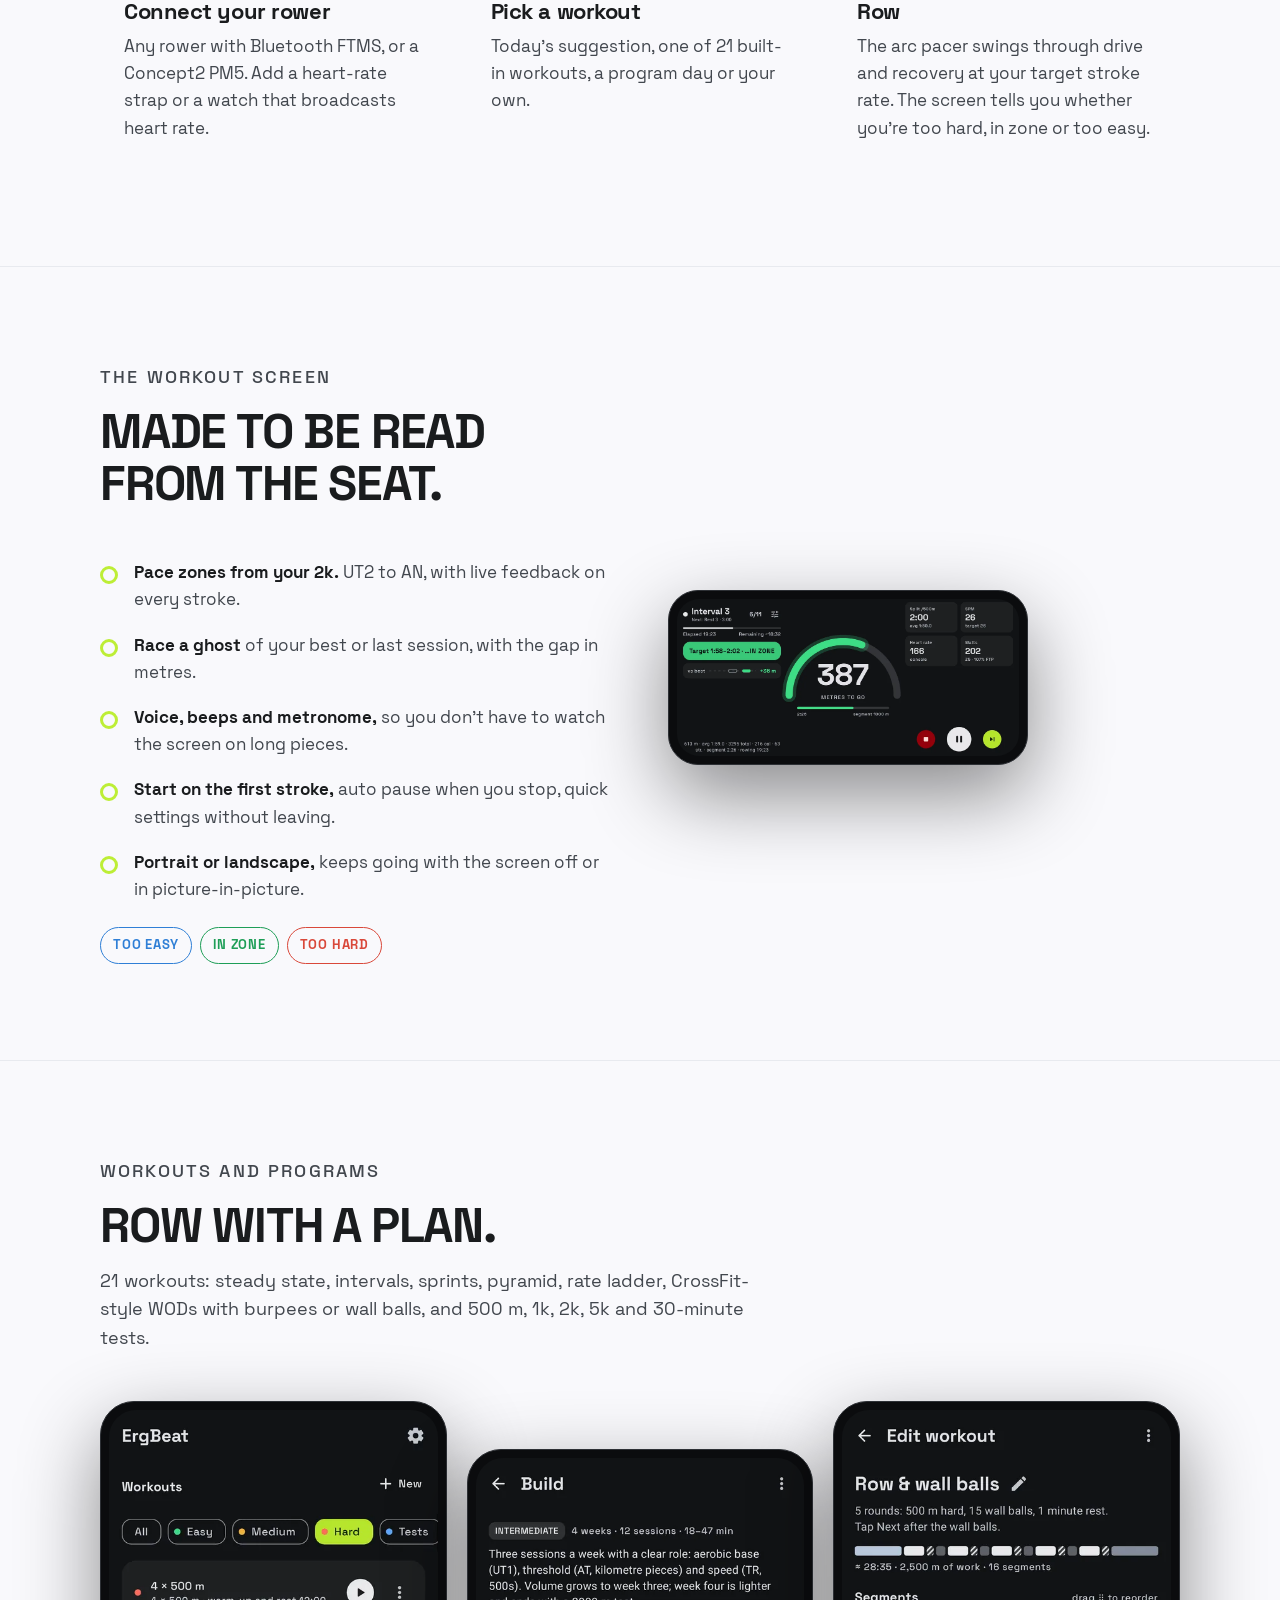
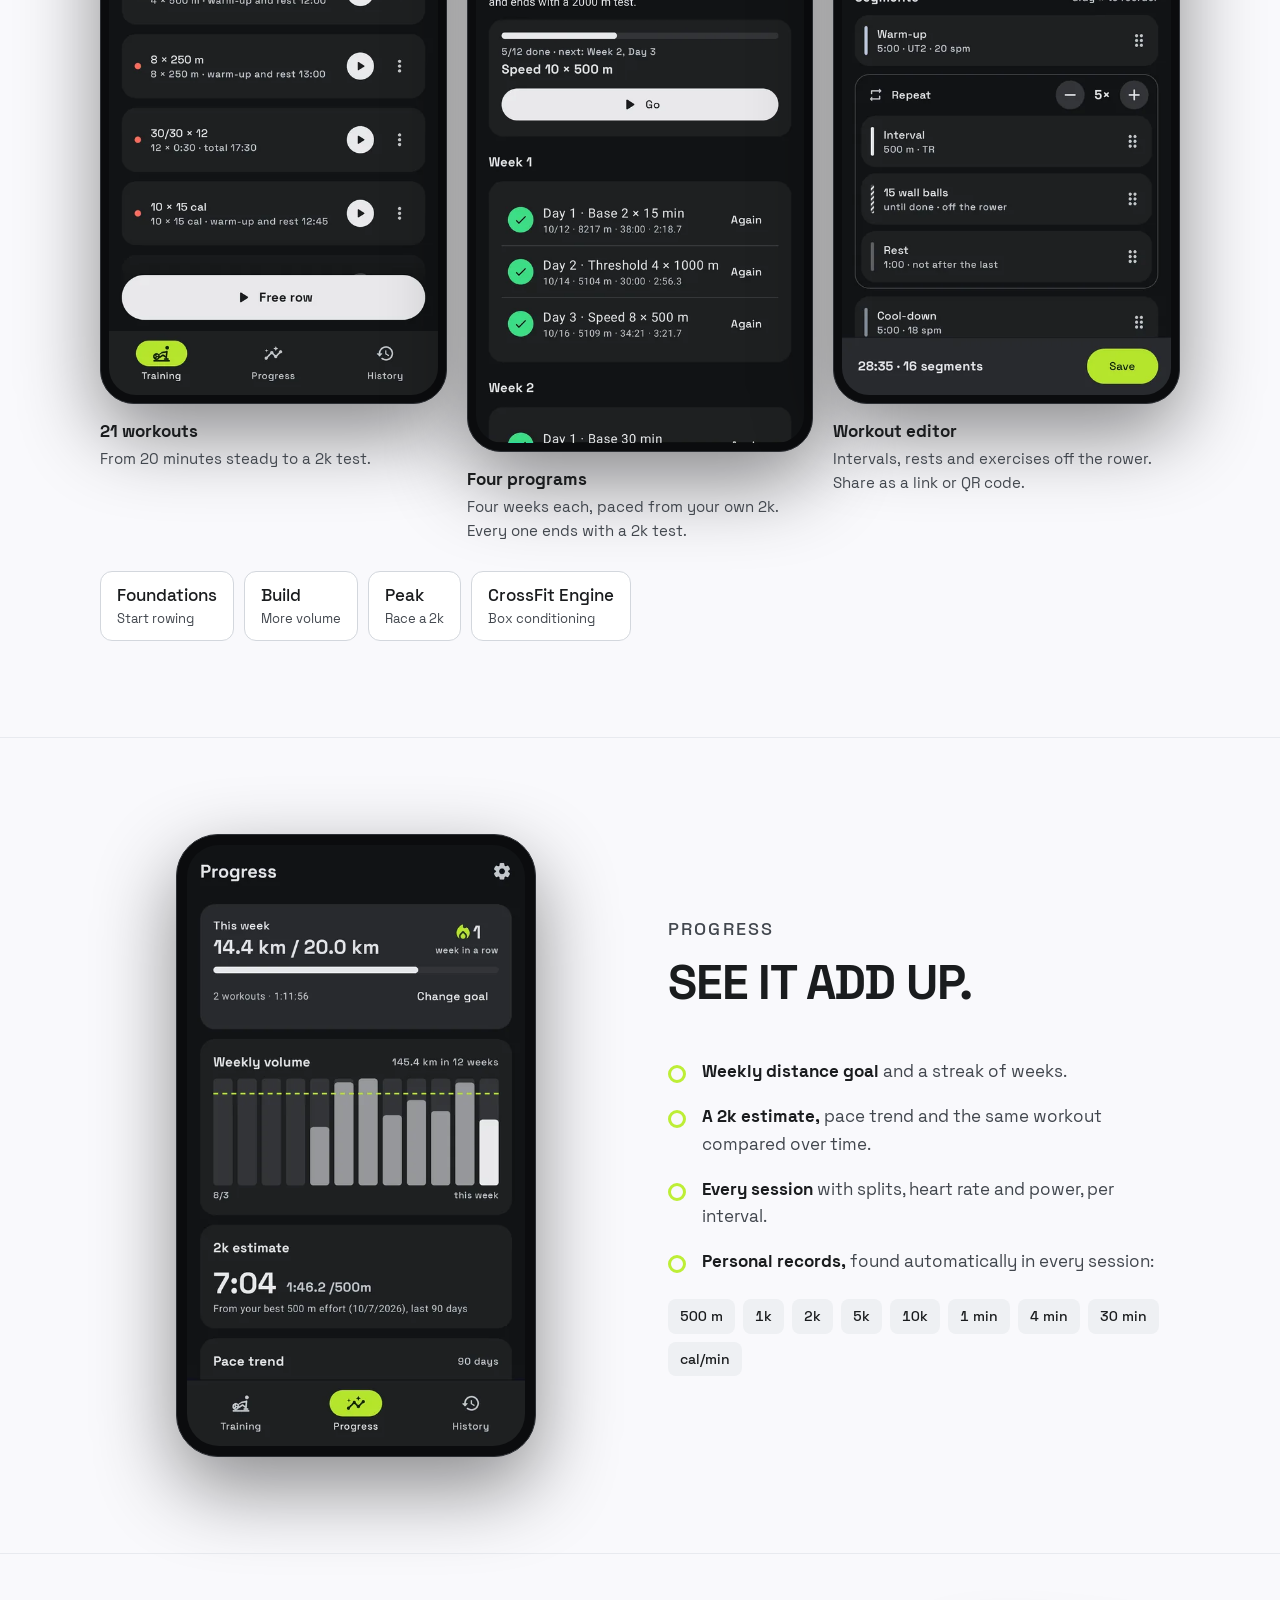
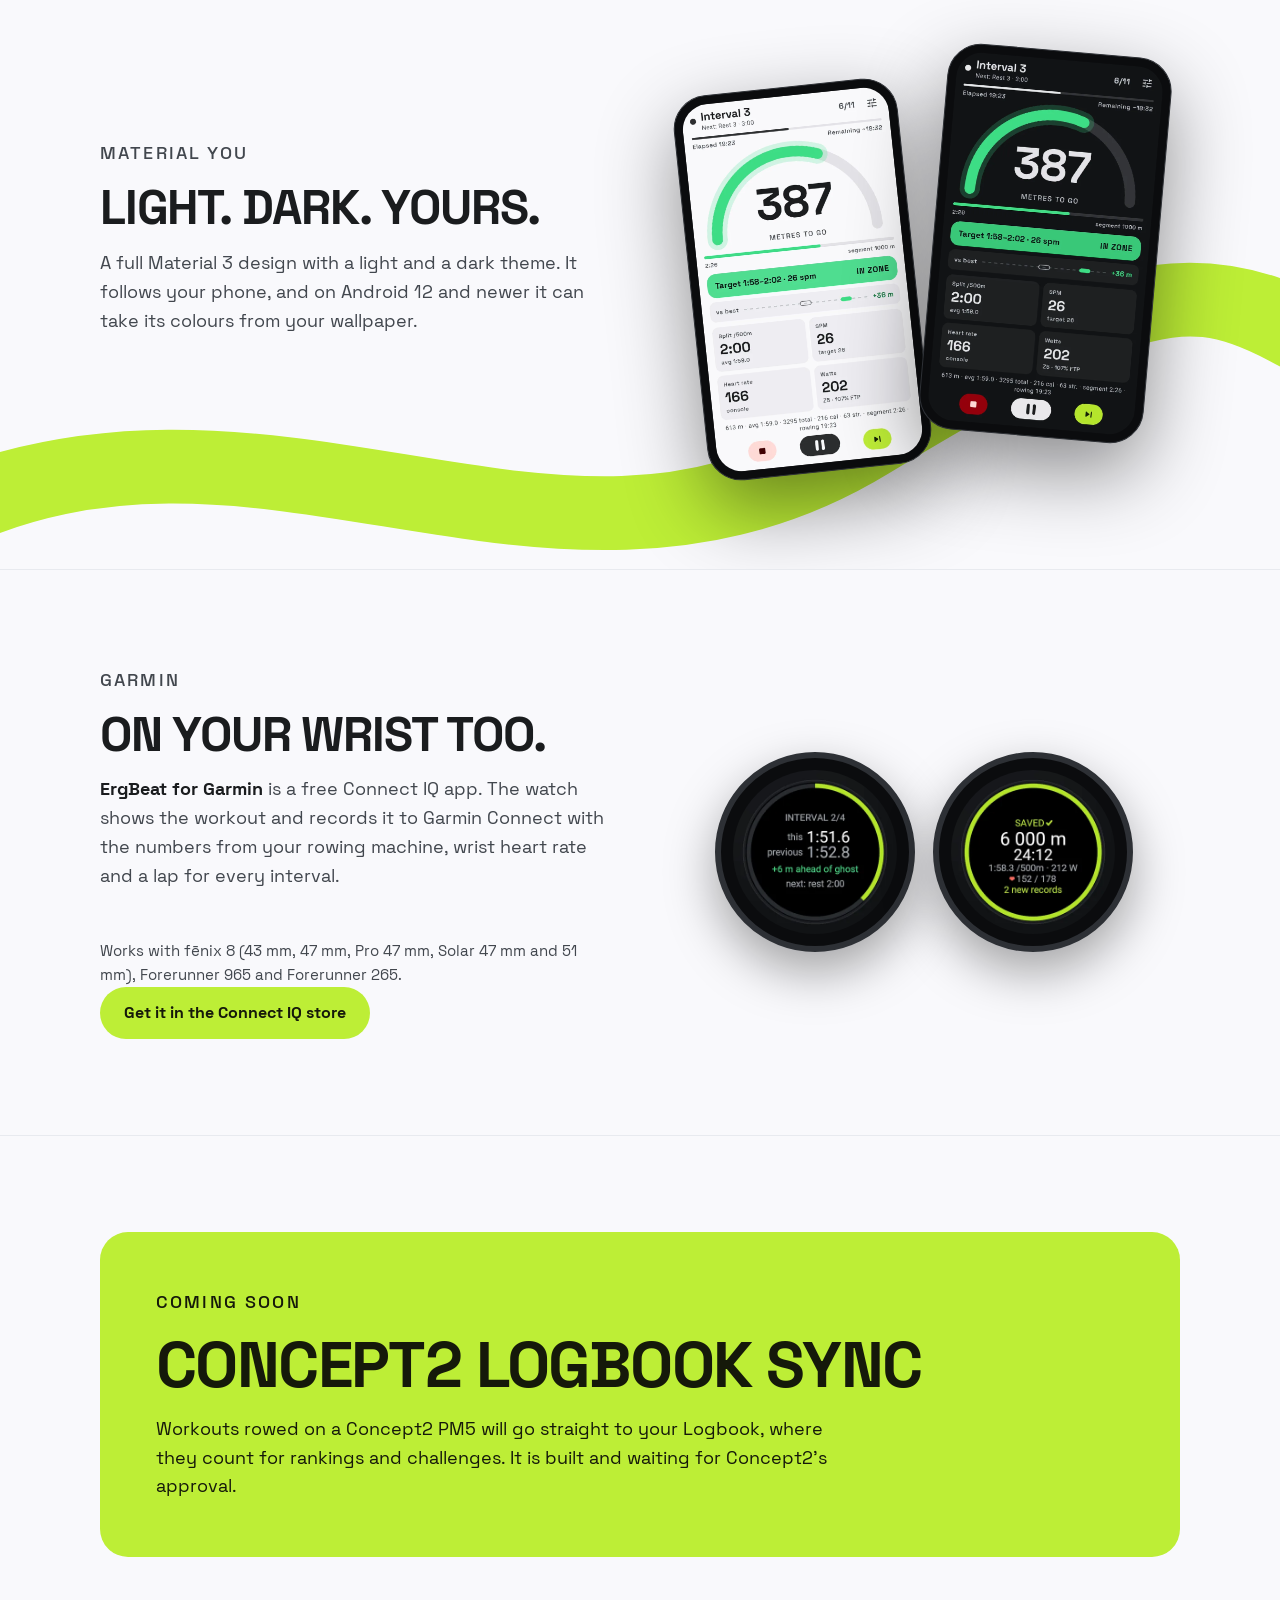
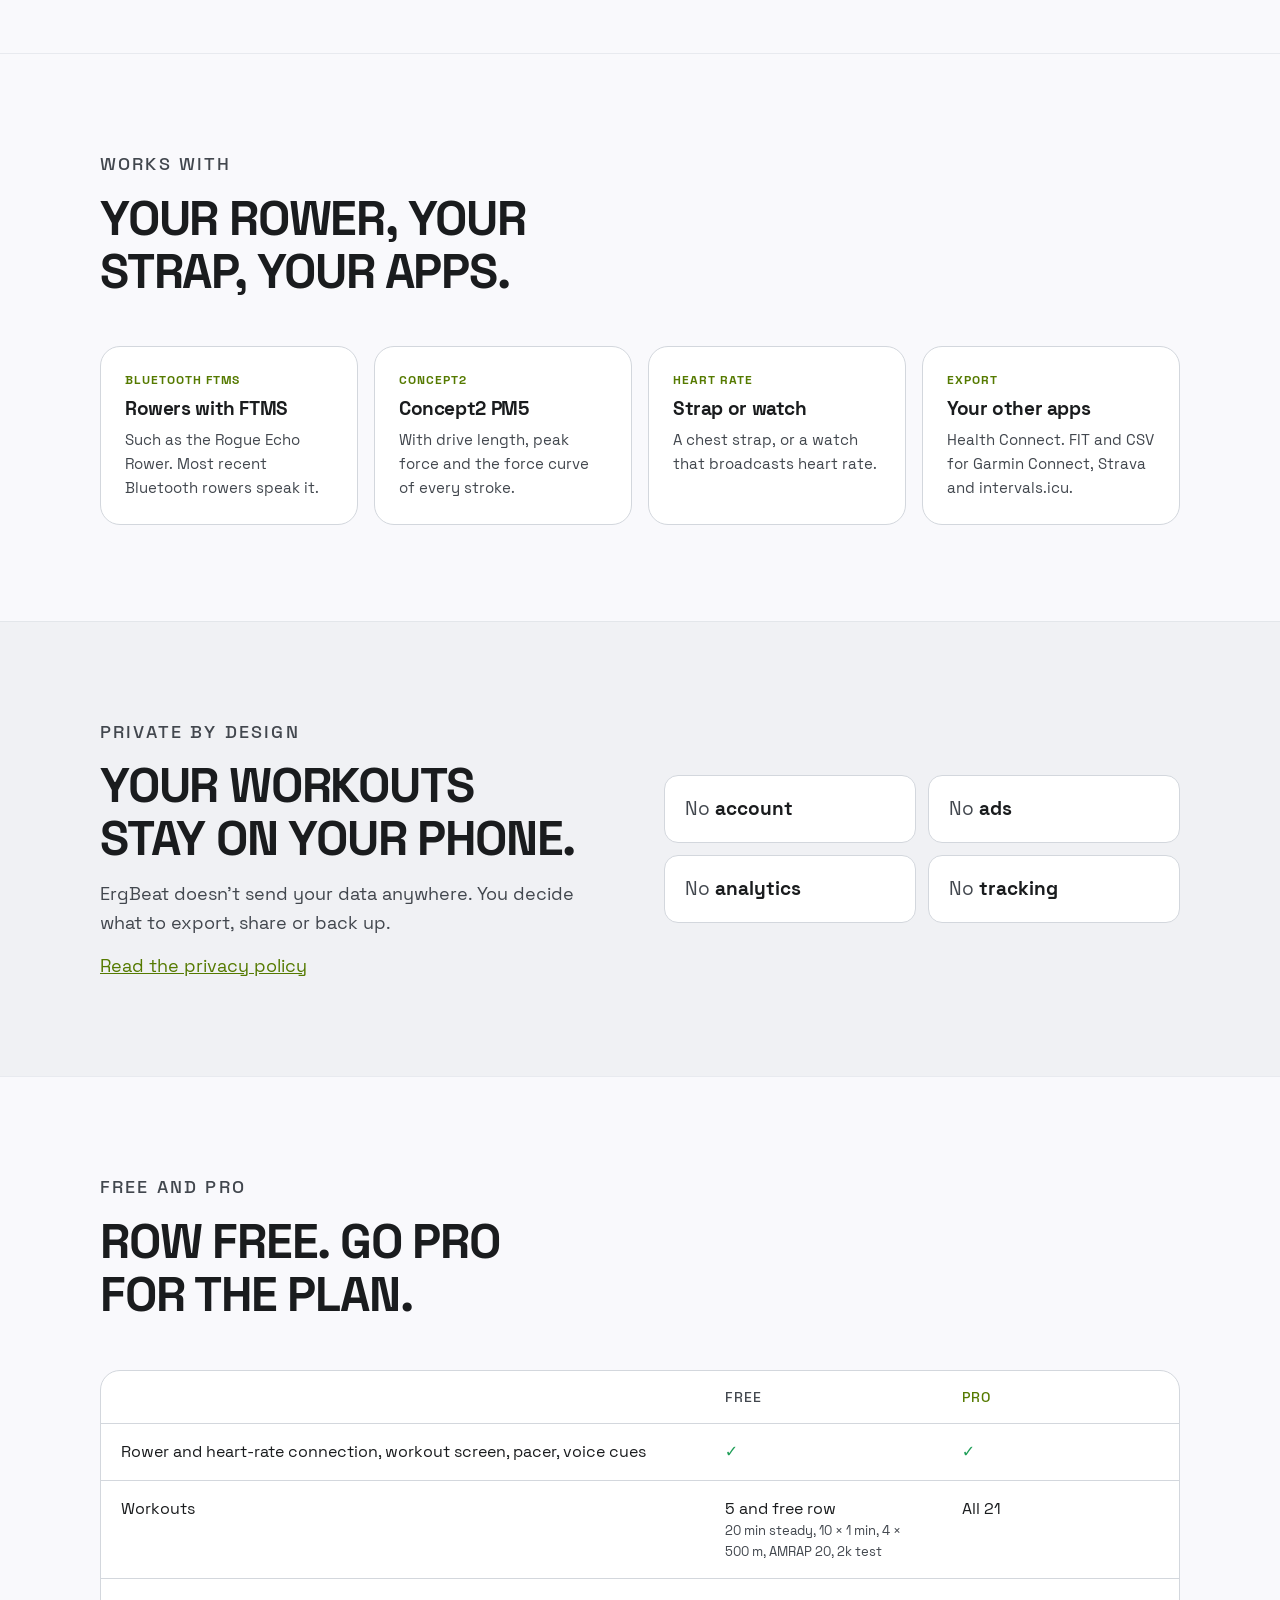
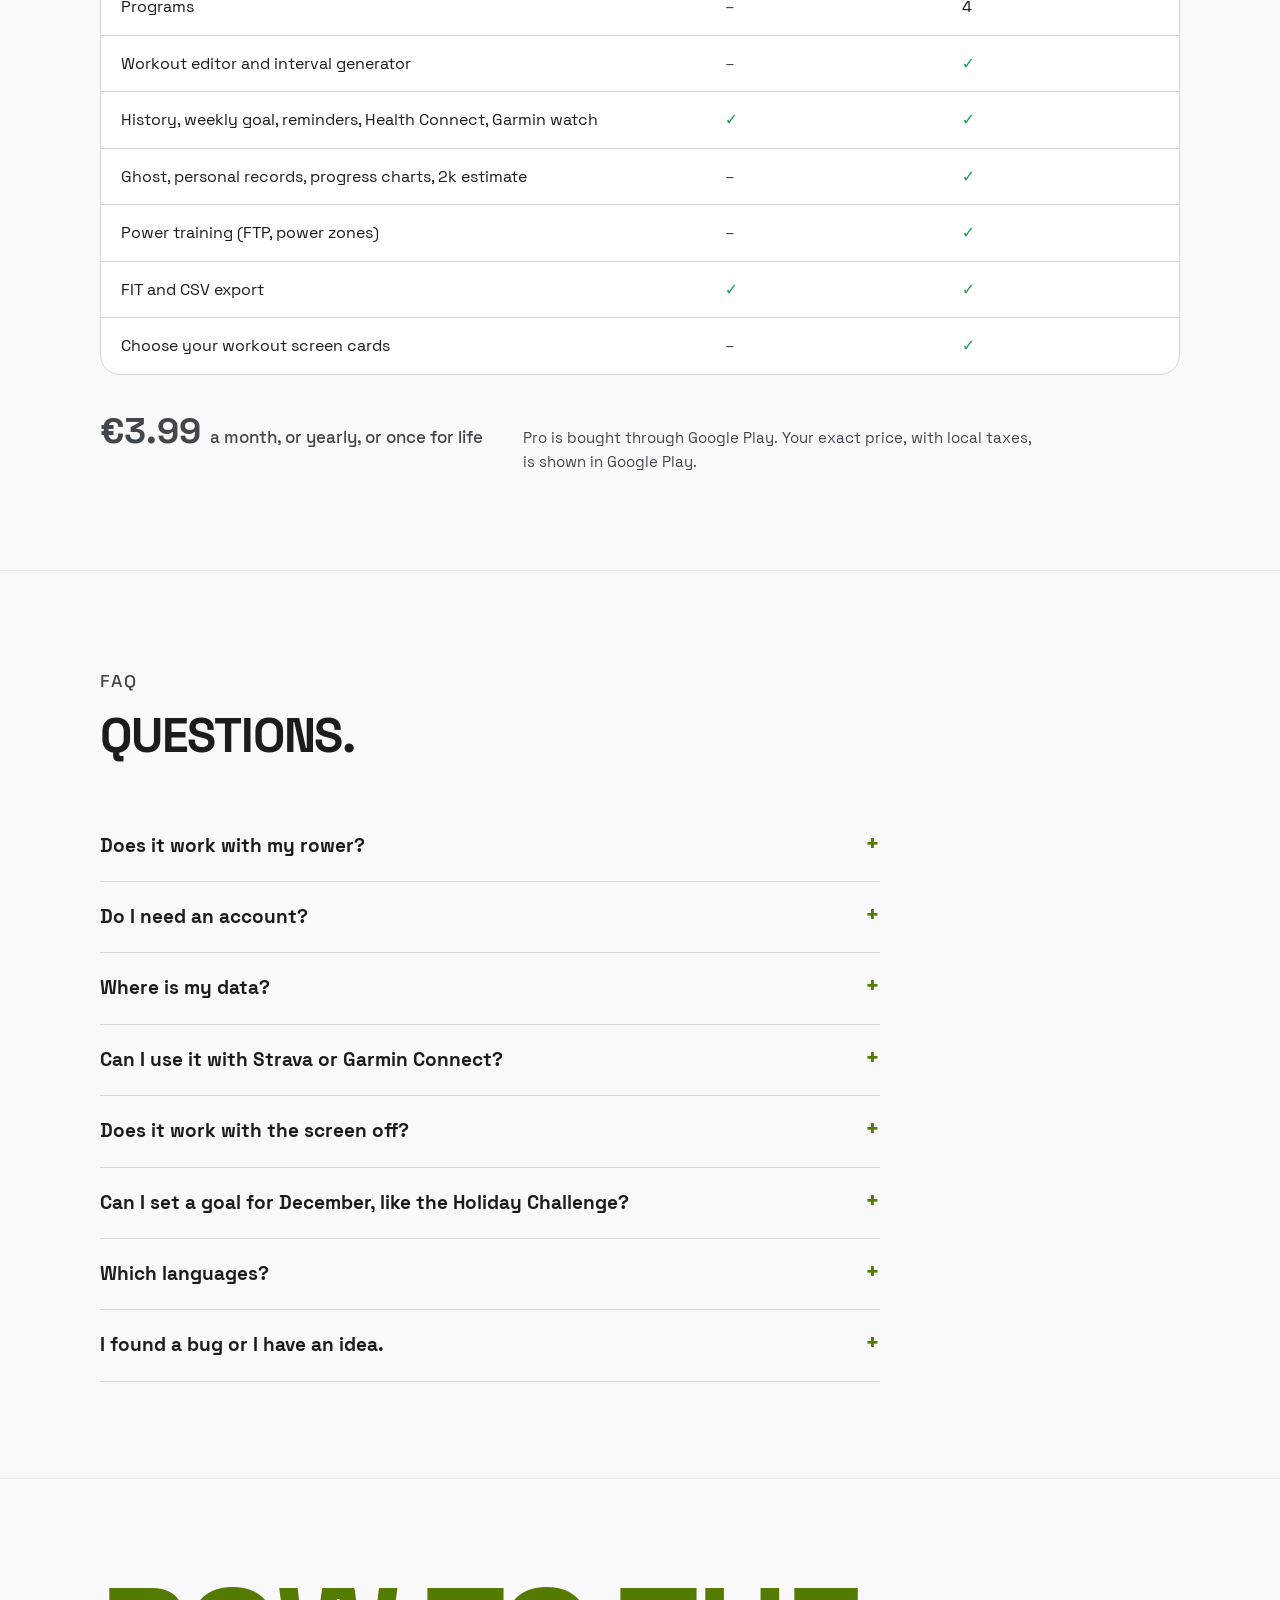
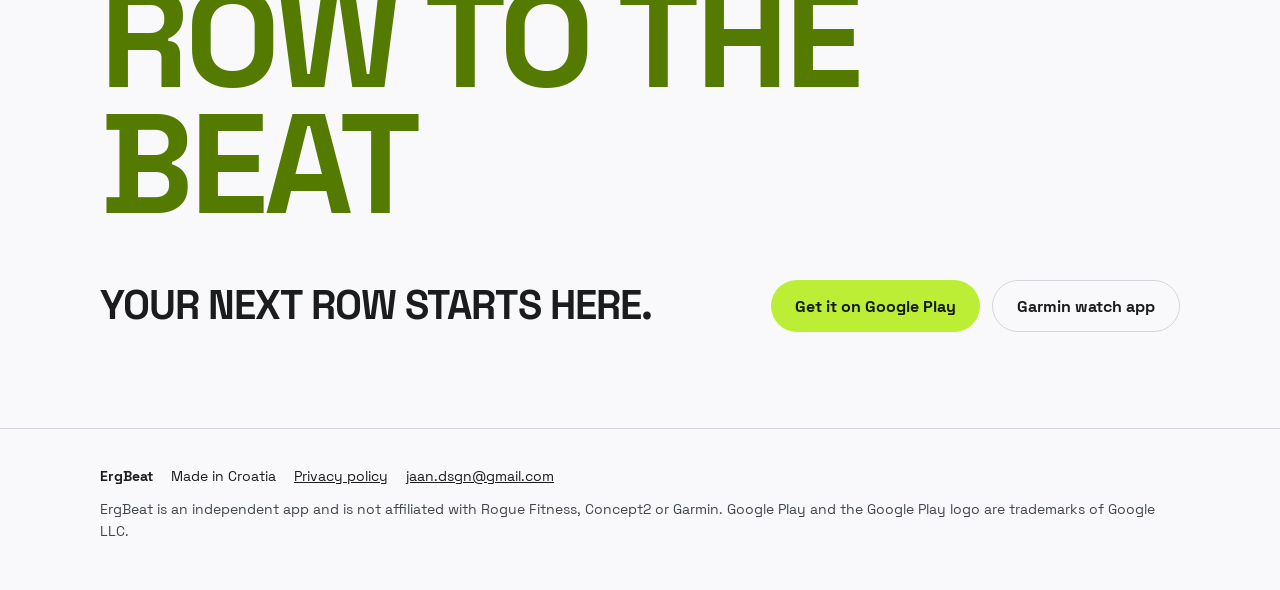
==== commit 7bab9cfe: "FAQ: a goal for December, with the Volt line pages rebuilt Co-Authored-By: Claude Fable 5.2 <noreply" ====
--- a/index.html
+++ b/index.html
@@ -270,6 +270,7 @@
       <details><summary>Where is my data?</summary><p>On your phone. You can back it up to a file you choose (for example on Google Drive) and export sessions as FIT or CSV.</p></details>
       <details><summary>Can I use it with Strava or Garmin Connect?</summary><p>Yes. The Garmin watch app records straight to Garmin Connect, and ErgBeat exports FIT files for Strava, Garmin Connect and intervals.icu.</p></details>
       <details><summary>Does it work with the screen off?</summary><p>Yes. The workout keeps running with the screen off, with a notification on the lock screen.</p></details>
+      <details><summary>Can I set a goal for December, like the Holiday Challenge?</summary><p>Yes. Under Progress, set a goal for a period: metres and dates, for example 100,000 m from 26 November to 24 December. ErgBeat shows how much a day you still need and whether you're ahead of plan, and you can share your progress as an image. It works with any rower. The Concept2 Holiday Challenge itself counts metres in the Concept2 Logbook rowed on Concept2 machines.</p></details>
       <details><summary>Which languages?</summary><p>English, Croatian, German, Spanish, French, Italian, Portuguese, Polish and Dutch.</p></details>
       <details><summary>I found a bug or I have an idea.</summary><p>Use <i>Send feedback</i> in the app or write to <a href="mailto:jaan.dsgn@gmail.com">jaan.dsgn@gmail.com</a>.</p></details>
       
